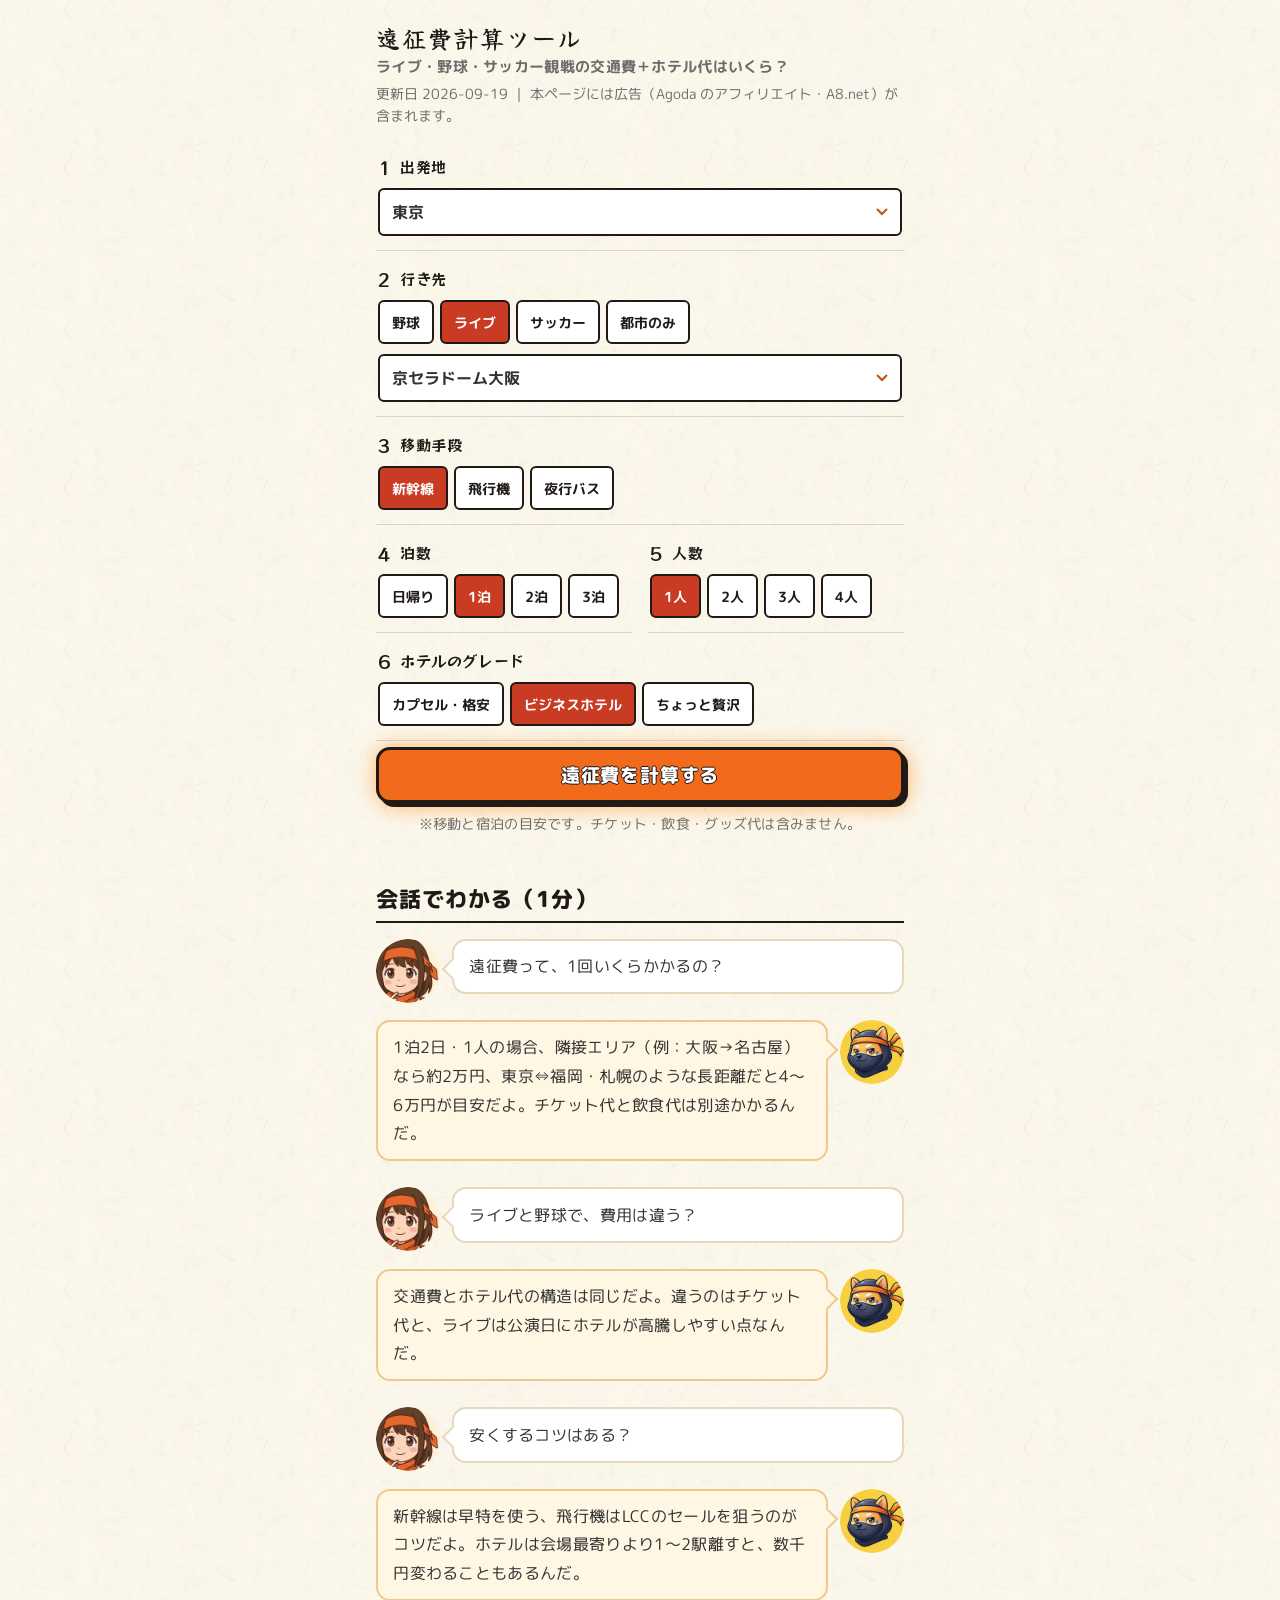
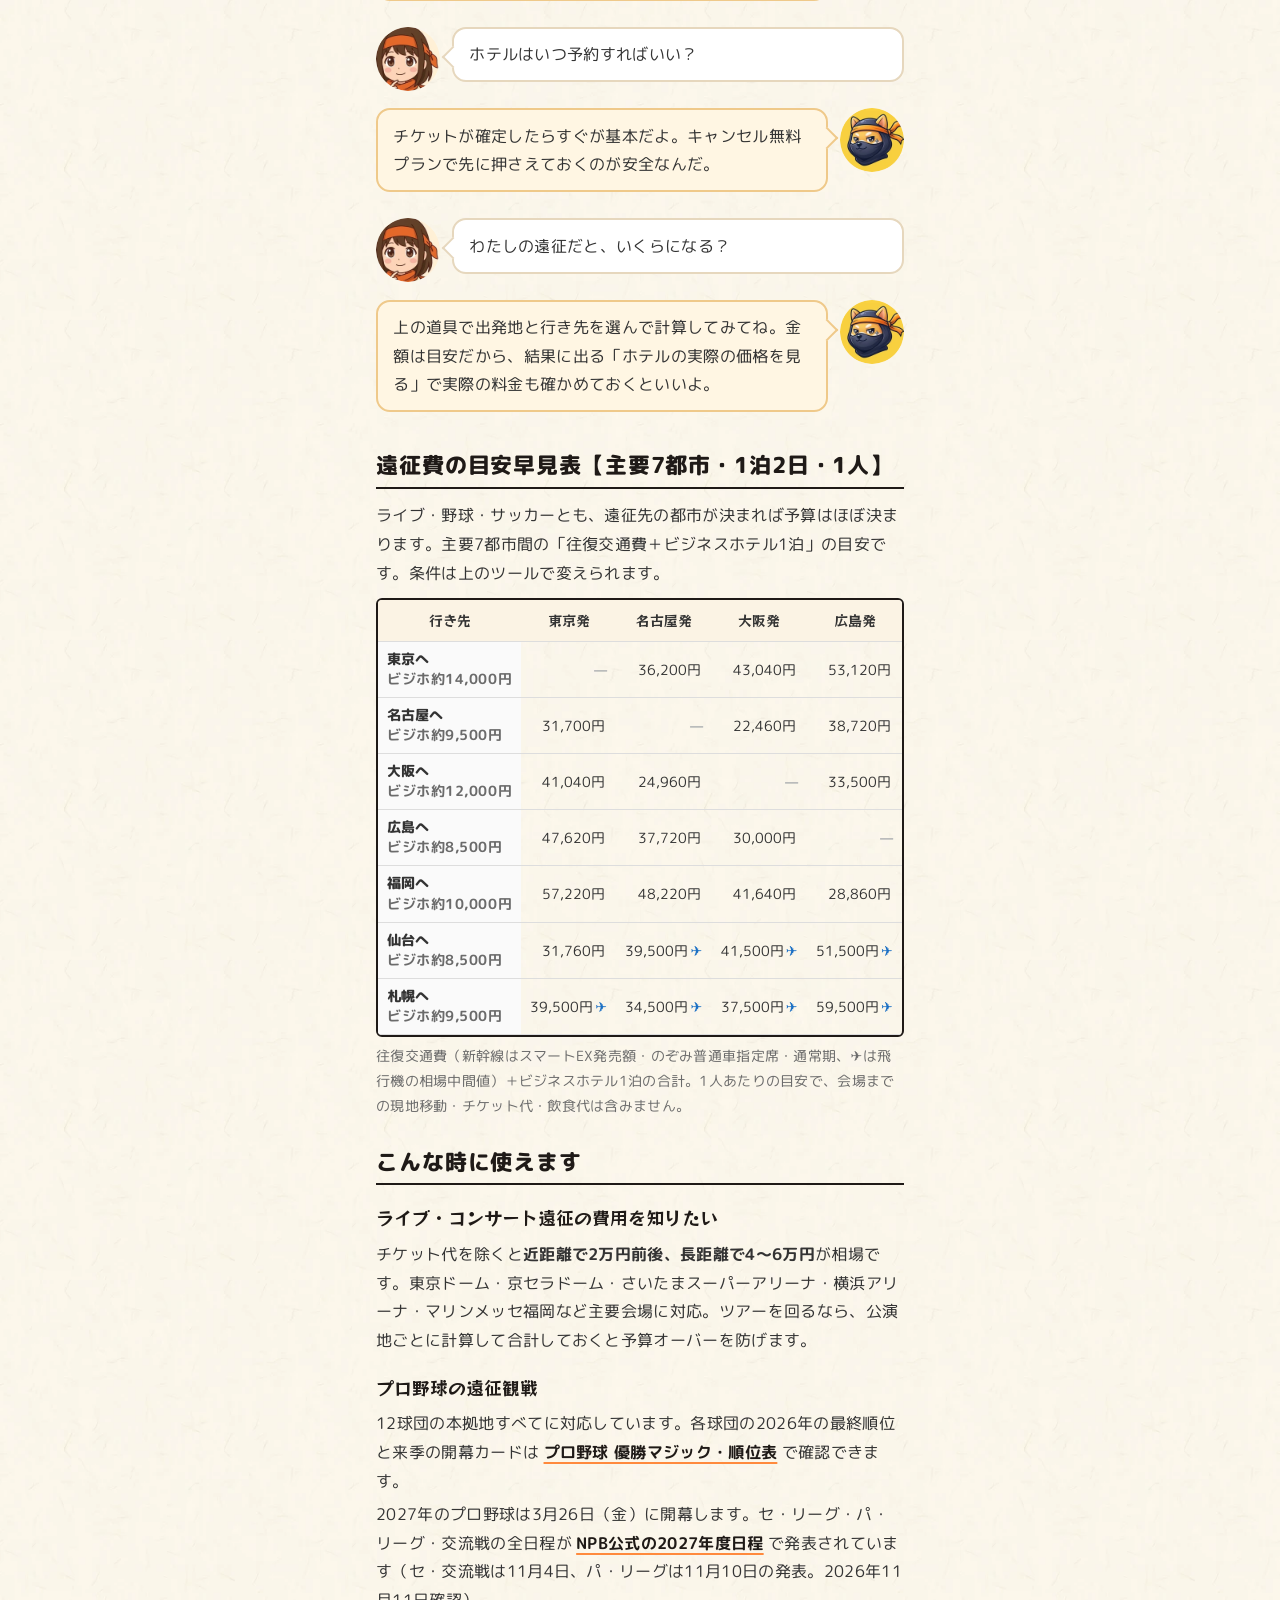
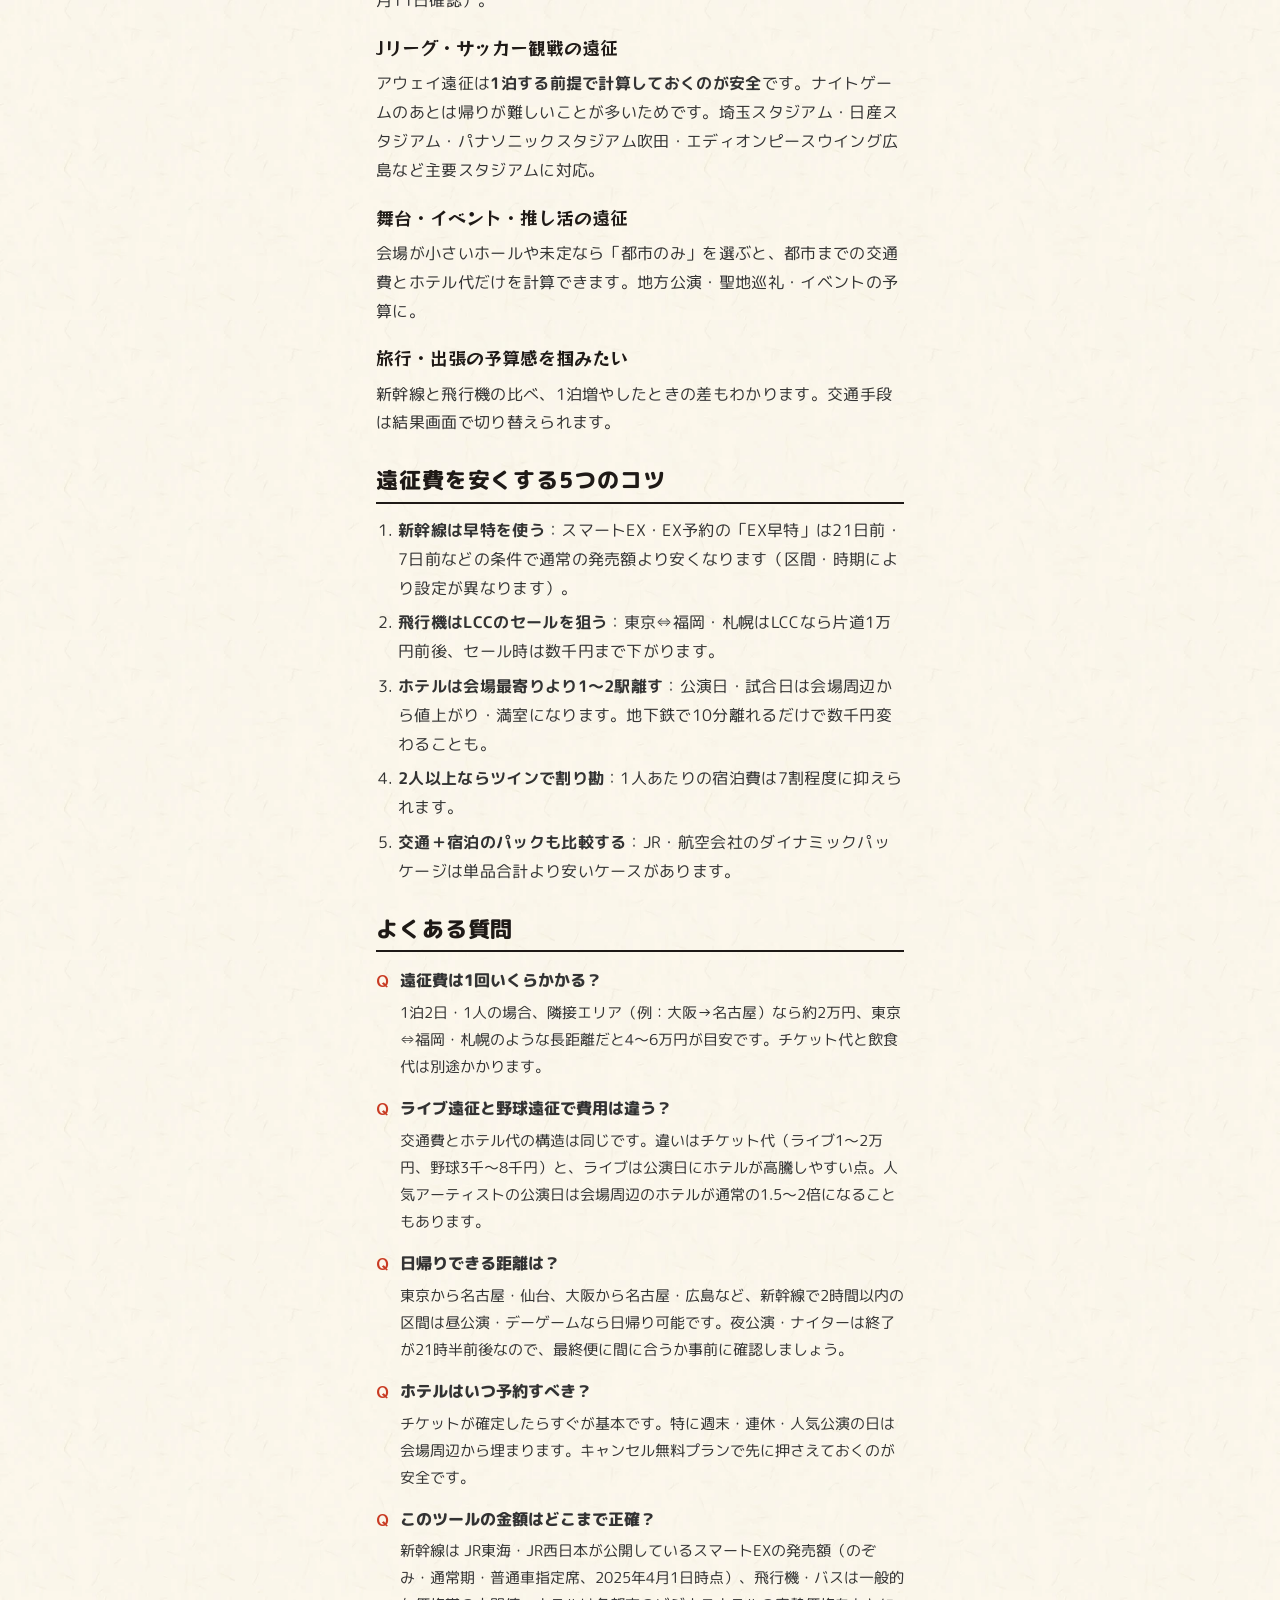
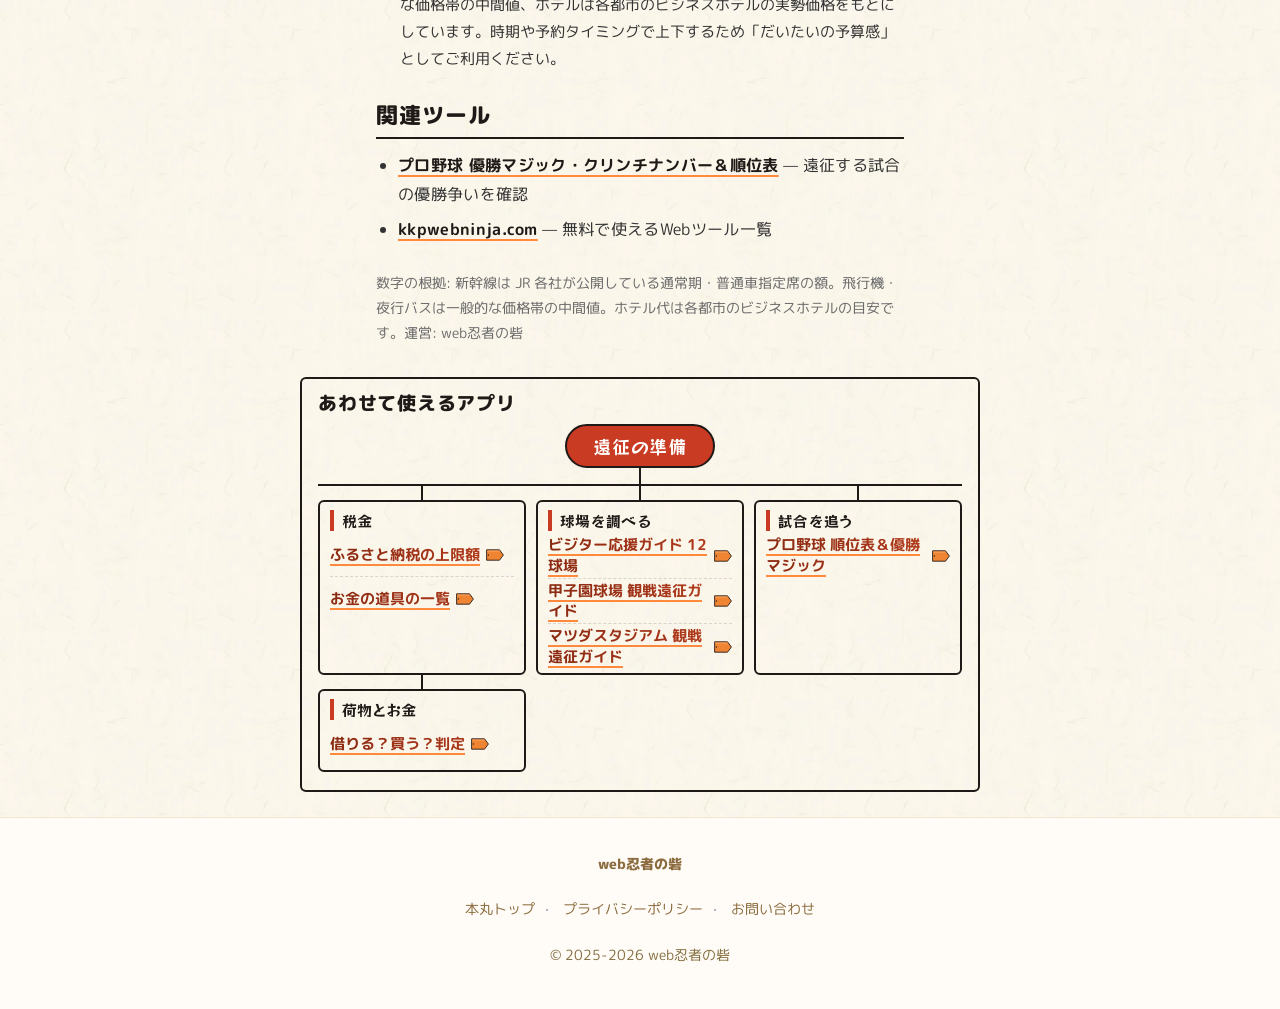
==== index.html @ f0242947 "結果のすぐ下で移動手段3つの合計を比べる（いちばん安い・いちばん早いの印・押すとその手段で計算し直す） Co-Authored-By: Claude Opus 5.5 <noreply@anthrop" ====
<!DOCTYPE html>
<html lang="ja">
<head>
<meta charset="UTF-8">
<meta name="msvalidate.01" content="EF6E7C7B123A3218DAE3B152F5B0764D" />
<meta name="viewport" content="width=device-width, initial-scale=1.0">
<title>遠征費計算ツール【2027年版】ライブ・野球・サッカー観戦の交通費＋ホテル代を3秒で概算</title>
<meta name="description" content="遠征費はいくら？出発地と会場を選ぶだけで、新幹線・飛行機・夜行バスの交通費＋ホテル代の目安を無料で計算。東京ドーム・京セラドーム・さいたまスーパーアリーナ・横浜アリーナなどライブ会場、プロ野球12球場、Jリーグ主要スタジアムに対応。">
<link rel="canonical" href="https://ensei.kkpwebninja.com/">
<meta name="theme-color" content="#ff8a3d">
<!-- WEBNINJA_UNIFIED_FAVICON -->
<link rel="icon" type="image/png" sizes="32x32" href="/favicon.png?v=2">
<link rel="icon" type="image/png" sizes="192x192" href="/favicon-192.png?v=2">
<link rel="apple-touch-icon" sizes="180x180" href="/apple-touch-icon.png?v=2">
<meta property="og:type" content="website">
<meta property="og:title" content="遠征費計算ツール｜ライブ・野球・サッカー観戦の交通費＋ホテル代の目安">
<meta property="og:description" content="出発地と会場を選ぶだけ。新幹線・飛行機・バス＋ホテル代の遠征費を3秒で概算。無料・登録不要。">
<meta property="og:url" content="https://ensei.kkpwebninja.com/">
<meta property="og:image" content="https://ensei.kkpwebninja.com/ogp.jpg?d=20261023b">
<meta name="twitter:image" content="https://ensei.kkpwebninja.com/ogp.jpg?d=20261023b">
<meta property="og:site_name" content="遠征費計算ツール｜web忍者の砦">
<meta property="og:locale" content="ja_JP">
<meta name="twitter:card" content="summary_large_image">
<meta name="twitter:site" content="@kkp_webninja">
<script type="application/ld+json">[{"@context": "https://schema.org", "@type": "WebApplication", "name": "遠征費計算ツール", "url": "https://ensei.kkpwebninja.com/", "applicationCategory": "TravelApplication", "operatingSystem": "Any", "dateModified": "2026-11-11", "offers": {"@type": "Offer", "price": "0", "priceCurrency": "JPY"}, "description": "ライブ・コンサート、プロ野球、Jリーグ観戦の遠征費を、出発地と会場を選ぶだけで概算。新幹線・飛行機・夜行バスの交通費とホテル代の目安を無料で計算。", "author": {"@type": "Organization", "name": "web忍者の砦", "url": "https://kkpwebninja.com/"}}, {"@context": "https://schema.org", "@type": "FAQPage", "mainEntity": [{"@type": "Question", "name": "遠征費は1回いくらかかる？", "acceptedAnswer": {"@type": "Answer", "text": "1泊2日・1人の場合、隣接エリア（例：大阪→名古屋）なら約2万円、東京⇔福岡・札幌のような長距離だと4〜6万円が目安です。チケット代と飲食代は別途かかります。"}}, {"@type": "Question", "name": "ライブ遠征と野球遠征で費用は違う？", "acceptedAnswer": {"@type": "Answer", "text": "交通費とホテル代の構造は同じです。違いはチケット代（ライブ1〜2万円、野球3千〜8千円）と、ライブは公演日にホテルが高騰しやすい点。人気アーティストの公演日は会場周辺のホテルが通常の1.5〜2倍になることもあります。"}}, {"@type": "Question", "name": "日帰りできる距離は？", "acceptedAnswer": {"@type": "Answer", "text": "東京から名古屋・仙台、大阪から名古屋・広島など、新幹線で2時間以内の区間は昼公演・デーゲームなら日帰り可能です。夜公演・ナイターは終了が21時半前後なので、最終便に間に合うか事前に確認しましょう。"}}, {"@type": "Question", "name": "ホテルはいつ予約すべき？", "acceptedAnswer": {"@type": "Answer", "text": "チケットが確定したらすぐが基本です。特に週末・連休・人気公演の日は会場周辺から埋まります。キャンセル無料プランで先に押さえておくのが安全です。"}}, {"@type": "Question", "name": "このツールの金額はどこまで正確？", "acceptedAnswer": {"@type": "Answer", "text": "新幹線は JR東海・JR西日本が公開しているスマートEXの発売額（のぞみ・通常期・普通車指定席、2025年4月1日時点）、飛行機・バスは一般的な価格帯の中間値、ホテルは各都市のビジネスホテルの実勢価格をもとにしています。時期や予約タイミングで上下するため「だいたいの予算感」としてご利用ください。"}}]}, {"@context": "https://schema.org", "@type": "BreadcrumbList", "itemListElement": [{"@type": "ListItem", "position": 1, "name": "kkpwebninja", "item": "https://kkpwebninja.com/"}, {"@type": "ListItem", "position": 2, "name": "遠征費計算ツール", "item": "https://ensei.kkpwebninja.com/"}]}]</script>
<!-- Google Analytics -->
<script async src="https://www.googletagmanager.com/gtag/js?id=G-2LM85GJN0L"></script>
<script>
  window.dataLayer = window.dataLayer || [];
  function gtag(){dataLayer.push(arguments);}
  gtag('js', new Date());
  gtag('config', 'G-2LM85GJN0L');
</script>
<!-- AdSense -->
<script async src="https://pagead2.googlesyndication.com/pagead/js/adsbygoogle.js?client=ca-pub-1298304917726270" crossorigin="anonymous"></script>
<link href="https://fonts.googleapis.com/css2?family=M+PLUS+Rounded+1c:wght@400;700&display=swap" rel="stylesheet">
<!-- 筆と太字はこのページで使う字だけ（python3 ~/test/kkp-kit/fonttext.py index.html --extra "（JS 内の全角文字すべて）"） -->
<link href="https://fonts.googleapis.com/css2?family=Yuji+Syuku&family=RocknRoll+One&display=swap&text=%2C-.0123456789%3AABCEJLNPRWXabcdegijkmnoptwz%C2%A9%C2%B7%E2%80%94%E2%80%BA%E2%80%BB%E2%86%92%E2%87%94%E2%9C%88%E3%80%81%E3%80%82%E3%80%8C%E3%80%8D%E3%80%90%E3%80%91%E3%80%9C%E3%81%82%E3%81%84%E3%81%86%E3%81%88%E3%81%8A%E3%81%8B%E3%81%8C%E3%81%8D%E3%81%8F%E3%81%90%E3%81%91%E3%81%92%E3%81%93%E3%81%94%E3%81%95%E3%81%97%E3%81%98%E3%81%99%E3%81%9B%E3%81%9E%E3%81%9F%E3%81%A0%E3%81%A1%E3%81%A3%E3%81%A4%E3%81%A6%E3%81%A7%E3%81%A8%E3%81%A9%E3%81%AA%E3%81%AB%E3%81%AD%E3%81%AE%E3%81%AF%E3%81%B0%E3%81%B6%E3%81%B7%E3%81%B8%E3%81%B9%E3%81%BB%E3%81%BC%E3%81%BE%E3%81%BF%E3%82%81%E3%82%82%E3%82%84%E3%82%87%E3%82%88%E3%82%89%E3%82%8A%E3%82%8B%E3%82%8C%E3%82%8F%E3%82%92%E3%82%93%E3%82%A2%E3%82%A3%E3%82%A4%E3%82%A6%E3%82%A7%E3%82%A8%E3%82%AA%E3%82%AB%E3%82%AC%E3%82%AD%E3%82%AF%E3%82%B0%E3%82%B1%E3%82%B2%E3%82%B3%E3%82%B5%E3%82%B7%E3%82%B8%E3%82%B9%E3%82%BA%E3%82%BB%E3%82%BD%E3%82%BF%E3%83%80%E3%83%81%E3%83%83%E3%83%84%E3%83%86%E3%83%87%E3%83%88%E3%83%89%E3%83%8A%E3%83%8B%E3%83%8D%E3%83%90%E3%83%91%E3%83%93%E3%83%94%E3%83%95%E3%83%96%E3%83%97%E3%83%99%E3%83%9A%E3%83%9B%E3%83%9D%E3%83%9E%E3%83%9F%E3%83%A0%E3%83%A1%E3%83%A3%E3%83%A9%E3%83%AA%E3%83%AB%E3%83%AC%E3%83%AD%E3%83%B3%E3%83%BB%E3%83%BC%E4%B8%80%E4%B8%87%E4%B8%8A%E4%B8%8B%E4%B8%AD%E4%B8%B8%E4%B8%BB%E4%B9%85%E4%BA%86%E4%BA%88%E4%BA%89%E4%BA%8B%E4%BA%A4%E4%BA%AC%E4%BA%BA%E4%BB%99%E4%BB%A3%E4%BB%A5%E4%BB%B6%E4%BC%91%E4%BC%9A%E4%BD%8D%E4%BD%BF%E4%BE%8B%E4%BE%A1%E4%BE%BF%E4%BF%9D%E5%80%8D%E5%80%9F%E5%80%A4%E5%82%99%E5%84%AA%E5%85%88%E5%85%A5%E5%85%A8%E5%85%AC%E5%86%85%E5%86%86%E5%86%8D%E5%87%BA%E5%88%86%E5%88%87%E5%88%A4%E5%88%A5%E5%88%A9%E5%89%8D%E5%89%B2%E5%8B%95%E5%8B%98%E5%8B%9D%E5%8B%A2%E5%8C%BA%E5%8D%83%E5%8D%8A%E5%8D%98%E5%8F%8E%E5%8F%A3%E5%8F%A4%E5%8F%AF%E5%8F%B0%E5%90%84%E5%90%88%E5%90%8C%E5%90%8D%E5%90%AB%E5%90%B9%E5%91%8A%E5%91%A8%E5%93%81%E5%95%8F%E5%96%B6%E5%9B%9E%E5%9B%A3%E5%9B%BD%E5%9C%92%E5%9C%B0%E5%9F%8B%E5%9F%BA%E5%9F%BC%E5%A0%B1%E5%A0%B4%E5%A2%97%E5%A3%B2%E5%A4%89%E5%A4%9A%E5%A4%9C%E5%A4%A7%E5%AD%90%E5%AD%97%E5%AD%A3%E5%AE%89%E5%AE%9A%E5%AE%9F%E5%AE%A4%E5%AE%BF%E5%AF%84%E5%AF%BE%E5%B0%8F%E5%B1%8B%E5%B1%B1%E5%B2%A1%E5%B3%B6%E5%B7%A1%E5%B7%AE%E5%B8%82%E5%B8%AD%E5%B8%AF%E5%B8%B0%E5%B8%B8%E5%B9%8C%E5%B9%95%E5%B9%B3%E5%B9%B4%E5%B9%B9%E5%BA%83%E5%BA%A6%E5%BC%8F%E5%BC%95%E5%BC%B5%E5%BD%93%E5%BE%80%E5%BE%81%E5%BE%85%E5%BE%8C%E5%BE%97%E5%BE%A9%E5%BF%8D%E5%BF%97%E5%BF%99%E5%BF%9C%E6%84%9F%E6%88%A6%E6%89%80%E6%89%8B%E6%8A%91%E6%8A%BC%E6%8B%A0%E6%8C%87%E6%8C%AF%E6%8E%A2%E6%8E%A5%E6%8E%A8%E6%8E%B4%E6%8F%90%E6%8F%B4%E6%95%A3%E6%95%B0%E6%96%89%E6%96%99%E6%96%B0%E6%96%B9%E6%97%85%E6%97%A5%E6%97%A9%E6%98%BC%E6%99%82%E6%99%AE%E6%9B%B4%E6%9B%BF%E6%9C%80%E6%9C%88%E6%9C%9F%E6%9C%AA%E6%9C%AB%E6%9C%AC%E6%9C%AD%E6%9D%A1%E6%9D%A5%E6%9D%B1%E6%9E%9C%E6%A0%B9%E6%A0%BC%E6%A6%82%E6%A7%8B%E6%A8%AA%E6%A9%9F%E6%AD%A3%E6%AE%B5%E6%AF%94%E6%B0%97%E6%B1%BA%E6%B2%A2%E6%B3%8A%E6%B4%BB%E6%B5%81%E6%B5%9C%E6%B5%B7%E6%B8%88%E6%BA%80%E6%BA%96%E6%BC%94%E7%82%B9%E7%84%A1%E7%89%87%E7%89%88%E7%89%A9%E7%89%B9%E7%8B%99%E7%8E%89%E7%8F%BE%E7%90%83%E7%94%A3%E7%94%A8%E7%94%B0%E7%94%B1%E7%94%B2%E7%94%BB%E7%95%B0%E7%99%BA%E7%99%BB%E7%9A%84%E7%9B%AE%E7%9B%B4%E7%9B%B8%E7%9F%A5%E7%A0%A6%E7%A2%BA%E7%A4%BA%E7%A4%BC%E7%A4%BE%E7%A6%8F%E7%A7%92%E7%A7%BB%E7%A8%8B%E7%A9%BA%E7%AA%93%E7%AE%97%E7%B4%84%E7%B5%82%E7%B5%8C%E7%B5%90%E7%B7%9A%E7%B9%81%E8%80%85%E8%81%96%E8%83%BD%E8%88%9E%E8%88%AA%E8%88%AC%E8%8D%B7%E8%97%A4%E8%A1%8C%E8%A1%A8%E8%A5%BF%E8%A6%81%E8%A6%8B%E8%A6%A7%E8%A6%B3%E8%A8%88%E8%A8%98%E8%A8%AA%E8%A8%AD%E8%A8%B3%E8%A9%A6%E8%AA%8D%E8%AA%BF%E8%B2%A9%E8%B2%B7%E8%B2%BB%E8%B3%AA%E8%B4%85%E8%B7%9D%E8%BB%8A%E8%BC%83%E8%BE%BA%E8%BF%91%E8%BF%BD%E9%80%94%E9%80%9A%E9%80%A0%E9%80%A3%E9%80%B1%E9%81%8B%E9%81%93%E9%81%95%E9%81%A0%E9%81%A9%E9%81%B8%E9%83%8E%E9%83%BD%E9%85%AC%E9%87%8E%E9%87%91%E9%89%84%E9%95%B7%E9%96%8B%E9%96%91%E9%96%93%E9%96%A2%E9%98%AA%E9%98%B2%E9%99%A4%E9%99%BD%E9%9A%9B%E9%9A%A3%E9%9B%84%E9%9B%A2%E9%9B%A3%E9%9D%A2%E9%A0%86%E9%A1%8D%E9%A3%9B%E9%A3%9F%E9%A3%B2%E9%A7%85%E9%A8%B0%E9%AB%98%EF%BC%86%EF%BC%88%EF%BC%89%EF%BC%8B%EF%BC%8F%EF%BC%9A%EF%BC%9D%EF%BC%9F%EF%BD%9C" rel="stylesheet">
<!-- 共通部品 D4（kkp-kit を kit/ にコピーしたもの。中は手で直さず kkp-kit 側で直して sync.sh） -->
<link rel="stylesheet" href="/kit/kit.css?v=1b1be6b">
<script src="/kit/kit.js?v=1b1be6b" defer></script>
<style>
*{margin:0;padding:0;box-sizing:border-box;}
:root{--orange:#ff8a3d;--orange-dark:#bd5410;--orange-light:#fff8ee;--dark:#333;--gray:#6b6b6b;--border:#ddd;--card:#fff;--green:#16A34A;--blue:#1a6fc4;--red:#EF4444;}
body{font-family:"M PLUS Rounded 1c","Hiragino Maru Gothic ProN","Hiragino Sans","Meiryo",sans-serif;background:#fff;color:var(--dark);min-height:100vh;font-size:16px;line-height:1.8;}
.hidden{display:none!important;}
.hero{padding:22px 16px 6px;max-width:560px;margin:0 auto;}
.hero h1{font-size:24px;font-weight:800;line-height:1.4;color:var(--dark);}
.hero h1 span{display:block;font-size:15px;font-weight:700;color:var(--gray);margin-top:4px;}
.hero p{font-size:14px;color:var(--gray);margin-top:6px;line-height:1.6;}
.wrap{max-width:560px;margin:0 auto;padding:12px 16px;}
.card{background:var(--card);border:1px solid var(--border);border-radius:6px;padding:14px;margin-bottom:10px;}
.card-label{font-size:15px;font-weight:800;margin-bottom:8px;display:flex;align-items:center;gap:8px;}
.step{background:var(--orange-light);color:var(--orange-dark);border:1px solid #f0d9bf;font-size:14px;font-weight:800;padding:0 7px;border-radius:4px;line-height:1.6;}
.sel{width:100%;border:1px solid #bbb;border-radius:6px;padding:11px 32px 11px 12px;font-size:16px;font-weight:700;font-family:inherit;background:#fff url("data:image/svg+xml,%3Csvg xmlns='http://www.w3.org/2000/svg' width='12' height='8'%3E%3Cpath d='M1 1l5 5 5-5' stroke='%23bd5410' stroke-width='2' fill='none'/%3E%3C/svg%3E") no-repeat right 12px center;color:var(--dark);outline:none;appearance:none;-webkit-appearance:none;}
.sel:focus{border-color:var(--orange);}
.chip-row{display:flex;flex-wrap:wrap;gap:6px;}
.quick{border:2px solid var(--orange);border-radius:6px;padding:12px;margin:4px 0 12px;background:#fff8ef;}.quick-h{font-weight:800;font-size:16px;margin:0 0 8px;}.quick-note{font-size:13px;color:#555;margin:8px 0 0;}
.chip{border:1px solid #bbb;border-radius:6px;padding:8px 12px;font-size:14px;font-weight:700;cursor:pointer;background:#fff;color:var(--dark);font-family:inherit;min-height:40px;line-height:1.4;}
.chip.active{border-color:var(--orange-dark);background:var(--orange-light);color:var(--orange-dark);}
.grid2{display:grid;grid-template-columns:1fr 1fr;gap:10px;}
.calc-btn{width:100%;border:none;border-radius:6px;padding:15px;font-size:17px;font-weight:800;font-family:inherit;cursor:pointer;background:var(--orange);color:#fff;}
.calc-btn:active{opacity:.85;}
.result-hero{background:var(--orange-light);border:1px solid #f0d9bf;border-radius:6px;padding:16px;margin-bottom:10px;}
.route{font-size:15px;font-weight:800;}
.total-label{font-size:14px;color:var(--gray);margin-top:6px;}
.total{font-size:36px;font-weight:800;color:var(--orange-dark);line-height:1.2;}
.total small{font-size:16px;margin-left:2px;}
.per{font-size:14px;color:var(--gray);margin-top:2px;}
.pr-notice{max-width:560px;margin:0 auto;padding:0 16px;font-size:14px;color:var(--gray);line-height:1.6;}
.pr-badge{display:inline-block;font-size:11px;font-weight:800;padding:0 5px;border-radius:3px;border:1px solid currentColor;margin-right:6px;vertical-align:1px;}
.hero-cta .pr-badge{background:#fff;color:#b84c0a;border-color:#fff;}
.hero-cta{display:block;margin-top:12px;background:var(--orange);color:#1f1a17;text-decoration:none;font-weight:800;font-size:15px;padding:12px 14px;border-radius:6px;text-align:center;}
.bd-link{display:inline-block;font-size:14px;color:var(--blue);font-weight:700;text-decoration:underline;margin-top:4px;}
.breakdown{background:var(--card);border:1px solid var(--border);border-radius:6px;padding:12px 14px;margin-bottom:10px;}
.bd-title{font-size:15px;font-weight:800;margin-bottom:6px;}
.bd-row{display:flex;justify-content:space-between;align-items:center;padding:9px 0;border-bottom:1px solid var(--border);font-size:15px;gap:10px;}
.bd-row:last-child{border-bottom:none;}
.bd-name{font-weight:700;}
.bd-sub{font-size:14px;color:var(--gray);margin-top:2px;line-height:1.5;}
.bd-val{font-weight:800;font-size:16px;white-space:nowrap;}
.trans-table{display:grid;grid-template-columns:repeat(3,1fr);gap:8px;margin-top:6px;}
.trans-card{border:1px solid #bbb;border-radius:6px;padding:10px 6px;text-align:center;cursor:pointer;}
.trans-card.active{border-color:var(--orange-dark);background:var(--orange-light);}
.trans-card.na{opacity:.4;cursor:not-allowed;}
.trans-icon{font-size:20px;}
.trans-name{font-size:14px;font-weight:800;margin-top:2px;}
.trans-price{font-size:14px;font-weight:800;color:var(--orange-dark);margin-top:3px;}
.trans-time{font-size:14px;color:var(--gray);}
.aff{background:var(--card);border:1px solid var(--border);border-radius:6px;padding:14px;margin-bottom:10px;}
.aff-head{display:flex;align-items:center;gap:8px;margin-bottom:6px;}
.aff-badge{color:var(--gray);border:1px solid var(--gray);font-size:11px;font-weight:800;padding:0 6px;border-radius:3px;}
.aff-title{font-size:16px;font-weight:800;}
.aff-desc{font-size:14px;color:var(--dark);line-height:1.7;margin-bottom:10px;}
.aff-btn{display:flex;align-items:center;justify-content:space-between;background:var(--orange);color:#1f1a17;border-radius:6px;padding:14px 16px;text-decoration:none;font-weight:800;font-size:16px;}
.aff-btn small{display:block;font-size:14px;font-weight:700;opacity:.9;margin-top:2px;}
.aff-note{font-size:14px;color:var(--gray);margin-top:8px;line-height:1.6;}
.notice{background:#fffdf5;border:1px solid #f0d9bf;border-radius:6px;padding:12px 14px;font-size:14px;line-height:1.7;color:var(--dark);margin-bottom:10px;}
.retry{width:100%;border:1px solid var(--orange-dark);border-radius:6px;padding:13px;font-size:15px;font-weight:800;font-family:inherit;cursor:pointer;background:#fff;color:var(--orange-dark);margin-bottom:10px;}
.share-row{display:flex;gap:8px;margin-bottom:10px;}
.share-row a,.share-row button{flex:1;border:1px solid #bbb;border-radius:6px;padding:11px 6px;font-size:14px;font-weight:700;font-family:inherit;cursor:pointer;background:#fff;color:var(--dark);text-decoration:none;text-align:center;}
.seo{padding-top:8px;}
.seo h2{font-size:22px;font-weight:800;margin:28px 0 12px;padding:8px 12px;border-left:4px solid var(--orange);background:var(--orange-light);line-height:1.4;}
.seo p{font-size:16px;line-height:1.8;color:var(--dark);margin-bottom:10px;}
.tbl-wrap{overflow-x:auto;border:1px solid var(--border);}
.seo-tbl{border-collapse:collapse;font-size:14px;white-space:nowrap;min-width:100%;}
.seo-tbl th,.seo-tbl td{padding:8px 9px;border-bottom:1px solid var(--border);text-align:right;}
.seo-tbl thead th{background:var(--orange-light);color:var(--dark);font-weight:800;text-align:center;position:sticky;top:0;}
.seo-tbl tbody th{text-align:left;font-weight:800;background:#fafafa;position:sticky;left:0;line-height:1.3;}
.seo-tbl tbody th small{font-weight:700;color:var(--gray);font-size:14px;}
.seo-tbl td small{color:var(--blue);font-size:14px;margin-left:2px;}
.tbl-note{font-size:14px!important;color:var(--gray)!important;margin-top:6px;}
.seo-list{font-size:16px;line-height:1.8;color:var(--dark);padding-left:22px;}
.seo-list li{margin-bottom:6px;}
.seo-list a{color:var(--blue);font-weight:700;}
.usecase h3{font-size:18px;font-weight:800;margin:16px 0 6px;}
.usecase p{margin-bottom:4px;}
.faq dt{font-size:16px;font-weight:800;margin-top:14px;padding-left:24px;position:relative;}
.faq dt::before{content:'Q';position:absolute;left:0;color:var(--orange-dark);font-weight:800;}
.faq dd{font-size:15px;line-height:1.8;color:var(--dark);padding-left:24px;margin-top:4px;}
.team-link{font-size:15px;margin:0 2px 12px;}
.team-link a{color:var(--blue);font-weight:700;}
.src{font-size:14px;color:var(--gray);line-height:1.8;padding:8px 16px 0;}
.kkp-ad{text-align:center;margin:1.4rem auto 0;max-width:680px;min-height:288px;padding-top:6px}
.kkp-ad-label{font-size:12px;color:#666;letter-spacing:.08em;margin:0 0 6px;line-height:1}
.kkp-ad ins.adsbygoogle{display:block;width:300px;height:250px;margin:0 auto}
@media(min-width:768px){.kkp-ad{min-height:318px}.kkp-ad ins.adsbygoogle{width:336px;height:280px}}
.trip-pic{display:block;width:min(180px,55%);height:auto;margin:.2rem auto .6rem}
/* ===== 2026-10-19 共通部品 D4（ストリート和忍者）に見た目をそろえる（お金・くらしは控えめに） =====
   数字・入力・結果が主役。金額・出典・計算・アフィリ（Agoda/A8）の枠と位置・PR表記・広告・GA4・JSON-LD・title は変えない。 */
body.k-page{background:var(--k-surface) url(/kit/img/d4-washi.webp) 0 0/320px auto;color:var(--dark);line-height:1.8}
.hero h1{font-family:var(--k-brush);font-weight:400;letter-spacing:.08em;line-height:1.3;color:var(--k-sumi);font-feature-settings:"palt" 1}
.hero h1 span{font-family:var(--k-body);letter-spacing:.02em}
.card{background:var(--k-surface) url(/kit/img/d4-washi.webp) 0 0/320px auto;border:var(--k-bw-s) solid var(--k-sumi);border-radius:var(--k-r);box-shadow:var(--k-sh-s)}
.card-label{font-family:var(--k-bold);font-weight:400;letter-spacing:.04em;color:var(--k-sumi)}
.step{background:var(--k-kinari);color:var(--k-sumi);border:var(--k-bw-s) solid var(--k-sumi);font-family:var(--k-bold);font-weight:400;font-variant-numeric:tabular-nums}
.sel{border:var(--k-bw-s) solid var(--k-sumi);min-height:48px}
.sel:focus{border-color:var(--k-shu)}
.chip{border:var(--k-bw-s) solid var(--k-sumi);min-height:44px;color:var(--k-sumi)}
.chip.active{border-color:var(--k-sumi);background:var(--k-shu);color:#fff}
.calc-btn.k-btn-main{width:100%;border:3px solid var(--k-sumi);border-image:none;border-radius:14px;background:var(--k-btn-main,#f26a1b);padding:0 18px;font-size:19px;margin-top:6px}
.calc-btn.k-btn-main:active{opacity:1}
.result-hero{border:var(--k-bw) solid var(--k-sumi);box-shadow:var(--k-sh-l)}
.route{font-family:var(--k-bold);font-weight:400;color:var(--k-sumi)}
.total{font-family:var(--k-bold);font-weight:400;font-variant-numeric:tabular-nums;font-feature-settings:"tnum" 1}
.breakdown{background:var(--k-surface);border:var(--k-bw-s) solid var(--k-sumi);box-shadow:var(--k-sh-s)}
.bd-title{font-family:var(--k-bold);font-weight:400;color:var(--k-sumi)}
.bd-row{border-bottom-color:var(--k-line-soft)}
.bd-val{font-family:var(--k-bold);font-weight:400;font-variant-numeric:tabular-nums}
.trans-card{border:var(--k-bw-s) solid var(--k-sumi)}
.trans-card.active{border-color:var(--k-shu);box-shadow:inset 0 0 0 1px var(--k-shu)}
.trans-price{font-family:var(--k-bold);font-weight:400;font-variant-numeric:tabular-nums}
.notice{border:var(--k-bw-s) solid var(--k-sumi)}
.retry.k-btn-sub{width:100%;margin-bottom:12px;color:var(--k-sumi);border:var(--k-bw) solid var(--k-sumi);font-size:16px}
.share-row a,.share-row button{border:var(--k-bw-s) solid var(--k-sumi);color:var(--k-sumi);box-shadow:var(--k-sh-s)}
.share-row a:active,.share-row button:active{transform:translate(3px,3px);box-shadow:none}
.seo h2{font-family:var(--k-head);font-weight:800;letter-spacing:.04em;color:var(--k-sumi);background:var(--k-kinari) url(/kit/img/d4-washi.webp) 0 0/320px auto;border:var(--k-bw-s) solid var(--k-sumi);border-left:8px solid var(--k-orange);border-radius:var(--k-r);font-feature-settings:"palt" 1}
.usecase h3{font-family:var(--k-bold);font-weight:400;color:var(--k-sumi)}
.tbl-wrap{border:var(--k-bw-s) solid var(--k-sumi);border-radius:var(--k-r)}
.seo-tbl thead th{background:var(--k-kinari);font-family:var(--k-bold);font-weight:400}
.seo-tbl td{font-variant-numeric:tabular-nums}
.seo-list a,.team-link a,.usecase a{color:var(--k-sumi);font-weight:700;text-decoration:underline;text-decoration-color:var(--k-orange);text-decoration-thickness:2px;text-underline-offset:4px}
.seo-list a:hover,.team-link a:hover,.usecase a:hover{color:var(--k-shu)}
.faq dt::before{color:var(--k-shu);font-family:var(--k-bold);font-weight:400}
/* ===== 2026-10-20 清潔感（kkp-kit 17eac63 の方針）: 6段の入力を枠＋影の箱から罫線1本の段に・番号は四角をやめ墨の数字（k-steps の形）・入れ物に影を付けない・装飾の絵文字をやめる =====
   金額・出典・計算・アフィリ（Agoda/A8）の枠（.aff/.hero-cta/.bd-link）と位置・PR表記・広告は不変。早見表の ✈（飛行機の相場の印）は意味があるので残す。 */
#page-input .card{background:none;border:0;border-bottom:1px solid var(--k-line-soft);border-radius:0;box-shadow:none;padding:14px 2px;margin-bottom:0}
#page-input .grid2{gap:0 16px}
.step{background:none;border:0;border-radius:0;padding:0;font-size:18px;line-height:1;color:var(--k-sumi);min-width:14px}
.card{box-shadow:none}
.result-hero,.breakdown{box-shadow:none}
.trans-card{min-height:44px}
.seo h2{background:none;border:0;border-bottom:var(--k-bw-s) solid var(--k-sumi);border-radius:0;padding:0 0 6px}
.seo-tbl tbody th small,.seo-tbl td small{font-size:14px}
/* 2026-10-25 「遠征費を計算する」を画面の下に残す（375x812 で y=918 の画面外だった） */
#page-input .calc-btn{position:sticky;bottom:calc(8px + env(safe-area-inset-bottom));z-index:20}
#page-result .retry{margin:12px 0 4px}
/* 本の紹介（Amazonアソシエイト・2026-11-04） */
.bk{margin-top:26px}
.bk>h2{margin:0;padding-bottom:4px;border-bottom:2px solid var(--k-sumi);font-size:18px;font-weight:800}
.bk-pr{margin:8px 0 2px;font-size:12px;line-height:1.6;color:var(--k-text-2)}
.bk-pr span{display:inline-block;margin-right:6px;padding:0 5px;border:1.5px solid var(--k-text-2);border-radius:3px;font-weight:800}
.bk-list{margin:0;padding:0;list-style:none}
.bk-list li{border-bottom:1px solid var(--k-line-soft)}
.bk-list a{display:flex;flex-direction:column;justify-content:center;min-height:52px;padding:8px 26px 8px 0;position:relative;text-decoration:none;color:var(--k-sumi)}
.bk-list b{font-size:15px;font-weight:800;line-height:1.45}
.bk-list span{font-size:13px;line-height:1.5;color:var(--k-text-2)}
.bk-list em{font-style:normal;font-weight:800;color:var(--k-sumi)}
.bk-list a::after{content:"→";position:absolute;right:4px;top:50%;transform:translateY(-50%);color:var(--k-orange)}
.bk-ku{margin:8px 0 0;font-size:13px;line-height:1.7;color:var(--k-text-2)}
.bk-ku a{font-weight:800;color:var(--k-sumi)}
#page-result .bk{margin:22px 0 18px}
/* 2026-11-24 移動手段の比べ（合計・いちばん安い/早い） */
.cmp-box{margin-top:12px}
.trans-card{font:inherit;color:inherit;background:#fff;display:flex;flex-direction:column;align-items:center;gap:2px;padding:10px 4px}
.trans-card .tc-sum{font-family:var(--k-bold);font-weight:400;font-size:17px;font-variant-numeric:tabular-nums;color:var(--k-sumi);line-height:1.2;margin-top:2px}
.trans-card .tc-sum small{font-size:12px;margin-left:1px}
.trans-card .tc-one{font-size:12px;color:var(--gray);line-height:1.3}
.tc-tags{display:flex;flex-direction:column;gap:3px;margin-top:4px}
.tc-tag{display:inline-block;font-size:12px;font-weight:800;padding:1px 6px;border-radius:4px;line-height:1.5}
.tc-cheap{background:#e8f3d8;color:#2f6b3f}.tc-fast{background:#e7ebf6;color:#2b3768}
.trans-card .trans-time{white-space:pre-line}
.cmp-note{margin:6px 0 0;font-size:12px;color:var(--gray);text-align:center}
</style>
<!-- kkp-rel-d4:start -->
<style id="kkp-rel-d4">
/* あわせて使えるアプリ（統一仕様の欄）を D4 に: 和紙の面・筆の見出し・墨の字＋オレンジの下線＋道しるべ。入れ物なので影なし（kit: 影は押せるものだけ）。中身とリンクは触らない（インライン style に勝つため !important） */
@media screen{
.kkp-rel{box-sizing:border-box;background:var(--k-kinari) url(/kit/img/d4-washi.webp) 0 0/320px auto!important;border:var(--k-bw-s) solid var(--k-sumi)!important;border-radius:var(--k-r)!important;box-shadow:none!important;padding:12px 16px 6px!important;color:var(--k-sumi);text-align:left}
.kkp-rel>div:first-child,.kkp-rel>b:first-child{display:block;margin:0 0 4px!important;padding:0!important;border:0!important;font-family:var(--k-head)!important;font-weight:800!important;font-size:19px!important;line-height:1.3!important;letter-spacing:.04em;color:var(--k-sumi)!important;font-feature-settings:"palt" 1}
.kkp-rel>a{display:flex!important;align-items:center;gap:12px;box-sizing:border-box;min-height:48px;margin:0!important;padding:10px 0!important;border:0!important;border-top:1px dashed var(--k-line-soft)!important;background:none!important;color:var(--k-sumi)!important;font-size:15px!important;font-weight:700!important;line-height:1.55!important;letter-spacing:.02em;text-decoration:underline!important;text-decoration-color:var(--k-orange)!important;text-decoration-thickness:2px!important;text-underline-offset:4px;-webkit-tap-highlight-color:transparent}
.kkp-rel>a::after{content:"";flex:none;width:26px;height:17px;margin-left:auto;background:var(--k-sign) center/100% 100% no-repeat;transition:transform .2s}
.kkp-rel>a:hover{color:var(--k-shu)!important}
.kkp-rel>a:hover::after,.kkp-rel>a:active::after,.kkp-rel>a:focus-visible::after{transform:translateX(4px)}
}
@media screen and (max-width:712px){.kkp-rel{max-width:calc(100vw - 24px)!important;margin-left:auto!important;margin-right:auto!important}}
</style>
<!-- kkp-rel-d4:end -->
<style id="bb-pick-css">
.bb-pick{margin-top:12px;padding-top:10px;border-top:1px solid #d9cbb5}
.bb-h{display:block;font-size:15px;font-weight:700;margin:0 0 6px}
#open-chips{margin-bottom:12px}
#open-chips{display:grid;grid-template-columns:1fr 1fr;gap:6px}
#open-chips .chip{min-height:44px;font-size:14px;padding:4px 8px;line-height:1.35}
#open-chips .chip small{display:block;font-size:14px;font-weight:600}
@media(min-width:700px){#open-chips{grid-template-columns:1fr 1fr 1fr}}
.date-line{margin-top:8px;font-size:15px;font-weight:700}
.date-line button{margin-left:8px;min-height:44px;padding:0 12px;border:1px solid #bbb;border-radius:6px;background:#fff;font:inherit;font-size:14px;cursor:pointer}
</style>
<style id="trial-less-ai">
/* 2026-11-10 AIっぽさを減らす: 答えの枠だけ残し、内訳は細線で区切る。戻すならこの塊を消す */
.breakdown{background:transparent;border:0;border-top:1px solid #d9cbb5;border-radius:0;box-shadow:none;padding:12px 2px}
</style>
</head>
<body class="k-page">

<div class="hero">
  <h1>遠征費計算ツール<span>ライブ・野球・サッカー観戦の交通費＋ホテル代はいくら？</span></h1>
</div>
<div class="pr-notice">更新日 2026-09-19 ｜ 本ページには広告（Agoda のアフィリエイト・A8.net）が含まれます。</div>

<!-- ===== INPUT ===== -->
<div class="wrap" id="page-input">

  <!-- 2026-11-23 他ページから行き先つきで来た人は、出発地をひと押しで答えが出る（知りたい金額→その流れで宿へ） -->
  <div class="quick hidden" id="quick">
    <p class="quick-h"><span id="quick-to">東京ドーム</span>まで、どこから行きますか？</p>
    <div class="chip-row" id="quick-chips"></div>
    <p class="quick-note">押すとすぐ金額が出ます（1泊・1人・新幹線。あとで変えられます）</p>
  </div>

  <div class="card">
    <div class="card-label"><span class="step">1</span>出発地</div>
    <select class="sel" id="from"></select>
  </div>

  <div class="card">
    <div class="card-label"><span class="step">2</span>行き先</div>
    <div class="chip-row" id="genre-chips" style="margin-bottom:10px;"></div>
    <select class="sel" id="to"></select>
    <!-- 2026-11-11 野球だけ: 2027年の日程（npb-magic の data/schedule_2027.json の写し・出どころは NPB公式）から会場と試合日を入れる -->
    <div class="bb-pick hidden" id="bb-pick">
      <p class="bb-h">2027年の開幕カード（3/26 金）</p>
      <div class="chip-row" id="open-chips"></div>
      <label class="bb-h" for="bb-team">応援する球団のビジター試合から選ぶ（2027年）</label>
      <select class="sel" id="bb-team"><option value="">球団を選ぶ</option></select>
      <select class="sel hidden" id="bb-game" aria-label="試合を選ぶ" style="margin-top:8px"></select>
    </div>
    <p class="date-line hidden" id="date-line"></p>
  </div>

  <div class="card">
    <div class="card-label"><span class="step">3</span>移動手段</div>
    <div class="chip-row" id="trans-chips">
      <button class="chip active" data-v="shinkansen">新幹線</button>
      <button class="chip" data-v="plane">飛行機</button>
      <button class="chip" data-v="bus">夜行バス</button>
    </div>
  </div>

  <div class="grid2">
    <div class="card">
      <div class="card-label"><span class="step">4</span>泊数</div>
      <div class="chip-row" id="nights-chips">
        <button class="chip" data-v="0">日帰り</button>
        <button class="chip active" data-v="1">1泊</button>
        <button class="chip" data-v="2">2泊</button>
        <button class="chip" data-v="3">3泊</button>
      </div>
    </div>
    <div class="card">
      <div class="card-label"><span class="step">5</span>人数</div>
      <div class="chip-row" id="people-chips">
        <button class="chip active" data-v="1">1人</button>
        <button class="chip" data-v="2">2人</button>
        <button class="chip" data-v="3">3人</button>
        <button class="chip" data-v="4">4人</button>
      </div>
    </div>
  </div>

  <div class="card">
    <div class="card-label"><span class="step">6</span>ホテルのグレード</div>
    <div class="chip-row" id="hotel-chips">
      <button class="chip" data-v="cheap">カプセル・格安</button>
      <button class="chip active" data-v="biz">ビジネスホテル</button>
      <button class="chip" data-v="mid">ちょっと贅沢</button>
    </div>
  </div>

  <button class="calc-btn k-btn k-btn-main" onclick="calc()">遠征費を計算する</button>
  <p style="font-size:14px;color:var(--gray);text-align:center;margin-top:10px;line-height:1.6;">※移動と宿泊の目安です。チケット・飲食・グッズ代は含みません。</p>
</div>

<!-- ===== RESULT ===== -->
<div class="wrap hidden" id="page-result">

  <div class="result-hero">
    <div class="route" id="r-route">東京 → 京セラドーム大阪</div>
    <div class="total-label" id="r-cond">1泊2日・1人・新幹線</div>
    <div class="total"><span id="r-total">0</span><small>円</small></div>
    <div class="per" id="r-per">1人あたり 約0円</div>
    <a class="hero-cta" id="hero-cta" href="#" target="_blank" rel="sponsored nofollow noopener"><span class="pr-badge">PR</span><span id="hero-cta-city">大阪</span><span id="hero-cta-tail">のホテルの実際の価格を見る</span> ›</a>
  </div>

  <!-- 2026-11-24 移動手段3つの合計を並べて比べる（乗換アプリの「早・楽・安」の型・ユーザー承認B）。押すとその手段で計算し直す -->
  <div class="breakdown cmp-box">
    <div class="bd-title">移動手段で比べる（この条件の合計）</div>
    <div class="trans-table" id="trans-compare"></div>
    <p class="cmp-note" id="cmp-note">押すと、その手段で計算し直します</p>
  </div>

  <div class="breakdown">
    <div class="bd-title">内訳（目安）</div>
    <div class="bd-row">
      <div><div class="bd-name">交通費（往復）</div><div class="bd-sub" id="r-trans-sub"></div></div>
      <div class="bd-val" id="r-trans"></div>
    </div>
    <div class="bd-row">
      <div><div class="bd-name">ホテル代</div><div class="bd-sub" id="r-hotel-sub"></div><a class="bd-link" id="bd-link" href="#" target="_blank" rel="sponsored nofollow noopener">［PR］<span id="bd-link-city">東京</span>の宿の空きと実際の価格を見る</a></div>
      <div class="bd-val" id="r-hotel"></div>
    </div>
    <div class="bd-row">
      <div><div class="bd-name">会場までの現地移動</div><div class="bd-sub" id="r-local-sub"></div></div>
      <div class="bd-val" id="r-local"></div>
    </div>
  </div>

  <!-- 2026-10-25 「条件を変えて再計算」は内訳のすぐ下に（ページの最後 y=1857 だと遠かった） -->
  <button class="retry k-btn k-btn-sub" onclick="back()">条件を変えて再計算</button>

  <!-- 挿し絵（2026-09-25・Codex制作・シリーズ共通の2人）。金額を読み終えて、旅の準備に気持ちが移るところ。
       特定の球団・会場に見えない絵。結果が出たときだけ見える（#page-result の中） -->
  <img class="trip-pic" src="/img/shiba-trip.webp" width="360" height="355" alt="柴犬の忍者" loading="lazy" decoding="async">

  <!-- 2026-11-23 泊まりの遠征なら、荷物（スーツケース）を借りるか買うかへ泊数を渡す -->
  <p class="team-link hidden" id="rb-link-wrap"><a id="rb-link" href="https://rentbuy.kkpwebninja.com/">スーツケースは借りる？買う？（泊数を入れて比べる）</a></p>
  <p class="team-link hidden" id="team-link-wrap"><a id="team-link" href="https://npb-magic.kkpwebninja.com/">順位・優勝マジックを見る</a></p>

  <div class="kkp-ad">
    <div class="kkp-ad-label">広告</div>
    <ins class="adsbygoogle" style="display:block"
         data-ad-client="ca-pub-1298304917726270"
         data-ad-slot="2937937957"
         data-ad-format="rectangle"
         data-full-width-responsive="false"></ins>
  </div>

  <!-- 本の紹介（Amazonアソシエイト・2026-11-04。価格は書かない・読み放題は置いた日に商品ページで確認） -->
  <section class="bk" aria-labelledby="bk-h">
    <h2 id="bk-h">野球場めぐりの本</h2>
    <p class="bk-pr"><span>PR</span>Amazonのリンクです。Amazonのアソシエイトとして、web忍者の砦は適格販売により収入を得ています。</p>
    <ul class="bk-list">
      <li><a href="https://www.amazon.co.jp/dp/B0847FMNQ5?tag=kkp15-22" target="_blank" rel="nofollow sponsored noopener" onclick="if(typeof gtag==='function')gtag('event','aff_amazon_book')"><b>日本の野球場100選巡礼</b><span>久保田登志雄</span></a></li>
      <li><a href="https://www.amazon.co.jp/dp/4768458009?tag=kkp15-22" target="_blank" rel="nofollow sponsored noopener" onclick="if(typeof gtag==='function')gtag('event','aff_amazon_book')"><b>全国野球場巡り 877カ所訪問観戦記</b><span>斉藤振一郎</span></a></li>
    </ul>
  </section>

  <div class="notice">
    <b>金額は目安です。</b>実際の料金は各公式サイト・予約サイトで確かめてください。
    <details class="k-fold"><summary>金額の根拠</summary><div>
    <b>新幹線</b>＝東海道・山陽新幹線は「スマートEX」の発売額（のぞみ・通常期・普通車指定席・大人1名片道。JR東海／JR西日本公式の2025年4月1日時点の価格表で確認）。東京〜仙台は、はやぶさ普通車指定席の通常期の額（えきねっとで2026年9月19日に確認）。駅窓口のきっぷは200円高く、閑散期は200円引き、繁忙期は200〜400円増し。早特を使えばさらに安くなります<br>
    <b>飛行機</b>＝LCC平日〜大手週末の一般的な価格帯。表示レンジの中間値で合計を計算。セール時は数千円、繁忙期・直前は2〜4倍になることも<br>
    <b>ホテル</b>＝2025〜26年の各都市ビジネスホテル実勢価格。試合日・連休は上振れします
    </div></details>
  </div>

  <div class="share-row" id="share-row">
    <button type="button" onclick="copyResult()">コピー</button>
  </div>
  <img src="https://www13.a8.net/0.gif?a8mat=4BCE3O+3O6AMA+4X1W+BW8O2" width="1" height="1" alt="" style="position:absolute;">
</div>


<!-- ===== SEO用 静的コンテンツ ===== -->
<article class="wrap seo">
  <section class="k-talks"><h2>会話でわかる（1分）</h2>
  <div class="k-talk q"><img src="/kit/img/k-ava-girl.webp" width="64" height="64" alt="" loading="lazy"><p>遠征費って、1回いくらかかるの？</p></div>
  <div class="k-talk a"><img src="/kit/img/k-ava-ninja.webp" width="64" height="64" alt="" loading="lazy"><p>1泊2日・1人の場合、隣接エリア（例：大阪→名古屋）なら約2万円、東京⇔福岡・札幌のような長距離だと4〜6万円が目安だよ。チケット代と飲食代は別途かかるんだ。</p></div>
  <div class="k-talk q"><img src="/kit/img/k-ava-girl.webp" width="64" height="64" alt="" loading="lazy"><p>ライブと野球で、費用は違う？</p></div>
  <div class="k-talk a"><img src="/kit/img/k-ava-ninja.webp" width="64" height="64" alt="" loading="lazy"><p>交通費とホテル代の構造は同じだよ。違うのはチケット代と、ライブは公演日にホテルが高騰しやすい点なんだ。</p></div>
  <div class="k-talk q"><img src="/kit/img/k-ava-girl.webp" width="64" height="64" alt="" loading="lazy"><p>安くするコツはある？</p></div>
  <div class="k-talk a"><img src="/kit/img/k-ava-ninja.webp" width="64" height="64" alt="" loading="lazy"><p>新幹線は早特を使う、飛行機はLCCのセールを狙うのがコツだよ。ホテルは会場最寄りより1〜2駅離すと、数千円変わることもあるんだ。</p></div>
  <div class="k-talk q"><img src="/kit/img/k-ava-girl.webp" width="64" height="64" alt="" loading="lazy"><p>ホテルはいつ予約すればいい？</p></div>
  <div class="k-talk a"><img src="/kit/img/k-ava-ninja.webp" width="64" height="64" alt="" loading="lazy"><p>チケットが確定したらすぐが基本だよ。キャンセル無料プランで先に押さえておくのが安全なんだ。</p></div>
  <div class="k-talk q"><img src="/kit/img/k-ava-girl.webp" width="64" height="64" alt="" loading="lazy"><p>わたしの遠征だと、いくらになる？</p></div>
  <div class="k-talk a"><img src="/kit/img/k-ava-ninja.webp" width="64" height="64" alt="" loading="lazy"><p>上の道具で出発地と行き先を選んで計算してみてね。金額は目安だから、結果に出る「ホテルの実際の価格を見る」で実際の料金も確かめておくといいよ。</p></div>
  </section>

  <h2>遠征費の目安早見表【主要7都市・1泊2日・1人】</h2>
  <p>ライブ・野球・サッカーとも、遠征先の都市が決まれば予算はほぼ決まります。主要7都市間の「往復交通費＋ビジネスホテル1泊」の目安です。条件は上のツールで変えられます。</p>
  <div class="tbl-wrap"><table class="seo-tbl">
<thead><tr><th>行き先</th><th>東京発</th><th>名古屋発</th><th>大阪発</th><th>広島発</th><th>福岡発</th><th>仙台発</th><th>札幌発</th></tr></thead>
<tbody>
<tr><th>東京へ<br><small>ビジホ約14,000円</small></th><td style="color:#697281">—</td><td>36,200円<small></small></td><td>43,040円<small></small></td><td>53,120円<small></small></td><td>61,220円<small></small></td><td>37,260円<small></small></td><td>44,000円<small>✈</small></td></tr>
<tr><th>名古屋へ<br><small>ビジホ約9,500円</small></th><td>31,700円<small></small></td><td style="color:#697281">—</td><td>22,460円<small></small></td><td>38,720円<small></small></td><td>47,720円<small></small></td><td>40,500円<small>✈</small></td><td>34,500円<small>✈</small></td></tr>
<tr><th>大阪へ<br><small>ビジホ約12,000円</small></th><td>41,040円<small></small></td><td>24,960円<small></small></td><td style="color:#697281">—</td><td>33,500円<small></small></td><td>43,640円<small></small></td><td>45,000円<small>✈</small></td><td>40,000円<small>✈</small></td></tr>
<tr><th>広島へ<br><small>ビジホ約8,500円</small></th><td>47,620円<small></small></td><td>37,720円<small></small></td><td>30,000円<small></small></td><td style="color:#697281">—</td><td>27,360円<small></small></td><td>51,500円<small>✈</small></td><td>58,500円<small>✈</small></td></tr>
<tr><th>福岡へ<br><small>ビジホ約10,000円</small></th><td>57,220円<small></small></td><td>48,220円<small></small></td><td>41,640円<small></small></td><td>28,860円<small></small></td><td style="color:#697281">—</td><td>47,000円<small>✈</small></td><td>45,000円<small>✈</small></td></tr>
<tr><th>仙台へ<br><small>ビジホ約8,500円</small></th><td>31,760円<small></small></td><td>39,500円<small>✈</small></td><td>41,500円<small>✈</small></td><td>51,500円<small>✈</small></td><td>45,500円<small>✈</small></td><td style="color:#697281">—</td><td>36,500円<small>✈</small></td></tr>
<tr><th>札幌へ<br><small>ビジホ約9,500円</small></th><td>39,500円<small>✈</small></td><td>34,500円<small>✈</small></td><td>37,500円<small>✈</small></td><td>59,500円<small>✈</small></td><td>44,500円<small>✈</small></td><td>37,500円<small>✈</small></td><td style="color:#697281">—</td></tr>
</tbody></table></div>
<p class="tbl-note">往復交通費（新幹線はスマートEX発売額・のぞみ普通車指定席・通常期、✈は飛行機の相場中間値）＋ビジネスホテル1泊の合計。1人あたりの目安で、会場までの現地移動・チケット代・飲食代は含みません。</p>

  <h2>こんな時に使えます</h2>
  <div class="usecase">
    <h3>ライブ・コンサート遠征の費用を知りたい</h3>
    <p>チケット代を除くと<b>近距離で2万円前後、長距離で4〜6万円</b>が相場です。東京ドーム・京セラドーム・さいたまスーパーアリーナ・横浜アリーナ・マリンメッセ福岡など主要会場に対応。ツアーを回るなら、公演地ごとに計算して合計しておくと予算オーバーを防げます。</p>
    <h3>プロ野球の遠征観戦</h3>
    <p>12球団の本拠地すべてに対応しています。各球団の2026年の最終順位と来季の開幕カードは <a href="https://npb-magic.kkpwebninja.com/">プロ野球 優勝マジック・順位表</a> で確認できます。</p>
    <p>2027年のプロ野球は3月26日（金）に開幕します。セ・リーグ・パ・リーグ・交流戦の全日程が <a href="https://npb.jp/games/2027/" target="_blank" rel="noopener">NPB公式の2027年度日程</a> で発表されています（セ・交流戦は11月4日、パ・リーグは11月10日の発表。2026年11月11日確認）。</p>
    <h3>Jリーグ・サッカー観戦の遠征</h3>
    <p>アウェイ遠征は<b>1泊する前提で計算しておくのが安全</b>です。ナイトゲームのあとは帰りが難しいことが多いためです。埼玉スタジアム・日産スタジアム・パナソニックスタジアム吹田・エディオンピースウイング広島など主要スタジアムに対応。</p>
    <h3>舞台・イベント・推し活の遠征</h3>
    <p>会場が小さいホールや未定なら「都市のみ」を選ぶと、都市までの交通費とホテル代だけを計算できます。地方公演・聖地巡礼・イベントの予算に。</p>
    <h3>旅行・出張の予算感を掴みたい</h3>
    <p>新幹線と飛行機の比べ、1泊増やしたときの差もわかります。交通手段は結果画面で切り替えられます。</p>
  </div>

  <h2>遠征費を安くする5つのコツ</h2>
  <ol class="seo-list">
    <li><b>新幹線は早特を使う</b>：スマートEX・EX予約の「EX早特」は21日前・7日前などの条件で通常の発売額より安くなります（区間・時期により設定が異なります）。</li>
    <li><b>飛行機はLCCのセールを狙う</b>：東京⇔福岡・札幌はLCCなら片道1万円前後、セール時は数千円まで下がります。</li>
    <li><b>ホテルは会場最寄りより1〜2駅離す</b>：公演日・試合日は会場周辺から値上がり・満室になります。地下鉄で10分離れるだけで数千円変わることも。</li>
    <li><b>2人以上ならツインで割り勘</b>：1人あたりの宿泊費は7割程度に抑えられます。</li>
    <li><b>交通＋宿泊のパックも比較する</b>：JR・航空会社のダイナミックパッケージは単品合計より安いケースがあります。</li>
  </ol>

  <h2>よくある質問</h2>
  <dl class="faq">
    <dt>遠征費は1回いくらかかる？</dt>
    <dd>1泊2日・1人の場合、隣接エリア（例：大阪→名古屋）なら約2万円、東京⇔福岡・札幌のような長距離だと4〜6万円が目安です。チケット代と飲食代は別途かかります。</dd>
    <dt>ライブ遠征と野球遠征で費用は違う？</dt>
    <dd>交通費とホテル代の構造は同じです。違いはチケット代（ライブ1〜2万円、野球3千〜8千円）と、ライブは公演日にホテルが高騰しやすい点。人気アーティストの公演日は会場周辺のホテルが通常の1.5〜2倍になることもあります。</dd>
    <dt>日帰りできる距離は？</dt>
    <dd>東京から名古屋・仙台、大阪から名古屋・広島など、新幹線で2時間以内の区間は昼公演・デーゲームなら日帰り可能です。夜公演・ナイターは終了が21時半前後なので、最終便に間に合うか事前に確認しましょう。</dd>
    <dt>ホテルはいつ予約すべき？</dt>
    <dd>チケットが確定したらすぐが基本です。特に週末・連休・人気公演の日は会場周辺から埋まります。キャンセル無料プランで先に押さえておくのが安全です。</dd>
    <dt>このツールの金額はどこまで正確？</dt>
    <dd>新幹線は JR東海・JR西日本が公開しているスマートEXの発売額（のぞみ・通常期・普通車指定席、2025年4月1日時点）、飛行機・バスは一般的な価格帯の中間値、ホテルは各都市のビジネスホテルの実勢価格をもとにしています。時期や予約タイミングで上下するため「だいたいの予算感」としてご利用ください。</dd>
  </dl>

  <h2>関連ツール</h2>
  <ul class="seo-list">
    <li><a href="https://npb-magic.kkpwebninja.com/">プロ野球 優勝マジック・クリンチナンバー＆順位表</a> — 遠征する試合の優勝争いを確認</li>
    <li><a href="https://kkpwebninja.com/">kkpwebninja.com</a> — 無料で使えるWebツール一覧</li>
  </ul>
</article>
<div class="wrap src">
  数字の根拠: 新幹線は JR 各社が公開している通常期・普通車指定席の額。飛行機・夜行バスは一般的な価格帯の中間値。ホテル代は各都市のビジネスホテルの目安です。運営: web忍者の砦
</div>
<!-- WEBNINJA_RELATED_APPS -->
<div class="kkp-rel" style="max-width:680px;margin:2rem auto 0;padding:1rem 1.2rem;background:#fffcf7;border:1px solid #f0e6d2;border-radius:12px;font-family:inherit;">
  <div style="font-weight:800;color:#8b6b3d;font-size:0.9rem;margin-bottom:0.3rem;">あわせて使えるアプリ</div>
  <div class="k-map"><div class="k-map-core"><span>遠征の準備</span></div><div class="k-map-b"><div class="k-map-br"><p class="k-map-h">税金</p><a class="k-link" href="https://kkpwebninja.com/furusato/">ふるさと納税の上限額</a><a class="k-link" href="https://kkpwebninja.com/money/">お金の道具の一覧</a></div><div class="k-map-br"><p class="k-map-h">球場を調べる</p><a class="k-link" href="https://npb-magic.kkpwebninja.com/stadium/">ビジター応援ガイド 12球場</a><a class="k-link" href="https://koshien-guide.kkpwebninja.com/">甲子園球場 観戦遠征ガイド</a><a class="k-link" href="https://mazda.kkpwebninja.com/">マツダスタジアム 観戦遠征ガイド</a></div><div class="k-map-br"><p class="k-map-h">試合を追う</p><a class="k-link" href="https://npb-magic.kkpwebninja.com/">プロ野球 順位表＆優勝マジック</a></div><div class="k-map-br"><p class="k-map-h">荷物とお金</p><a class="k-link" href="https://rentbuy.kkpwebninja.com/">借りる？買う？判定</a></div></div></div>
</div>

<!-- WEBNINJA_UNIFIED_FOOTER -->
<footer style="text-align:center;padding:2rem 1rem 2.5rem;font-size:.875rem;color:#607490;line-height:2;border-top:1px solid #f0e6d2;margin-top:1.6rem;background:#fffcf7;">
  <div style="font-weight:800;color:#8b6b3d;font-size:.875rem;margin-bottom:0.4rem;">web忍者の砦</div>
  <div>
    <a href="https://kkpwebninja.com/" target="_blank" rel="noopener" style="display:inline-block;padding:10px 2px;color:#8b6b3d;text-decoration:none;margin:0 0.5rem;">本丸トップ</a>·
    <a href="https://privacypolicy.kkpwebninja.com/" target="_blank" rel="noopener" style="display:inline-block;padding:10px 2px;color:#8b6b3d;text-decoration:none;margin:0 0.5rem;">プライバシーポリシー</a>·
    <a href="https://kkpwebninja.com/otoiawase" target="_blank" rel="noopener" style="display:inline-block;padding:10px 2px;color:#8b6b3d;text-decoration:none;margin:0 0.5rem;">お問い合わせ</a>
  </div>
  <div style="margin-top:0.5rem;color:#846e40;">© 2025-2026 web忍者の砦</div>
</footer>

<script>
// 宿の予約リンク: A8.net のアゴダ商品リンク（掲載サイト web忍者の砦）。飛び先は agoda.com の都市ページ（パラメータ無し）
const A8_AGODA = 'https://px.a8.net/svt/ejp?a8mat=4BCE3O+3O6AMA+4X1W+BW8O2&a8ejpredirect=';
// 試合日（?date=YYYY-MM-DD・日程ページから）があるときは、その日から泊数・人数を入れた検索ページへ。
// 都市ページは日付を受け取らないため、検索ページを都市の番号で開く（番号は各都市ページのリンクから取得・2026-11-05 確認）
const AGODA_CITY = {'sapporo-jp':3435,'sendai-jp':10345,'tokyo-jp':5085,'yokohama-jp':4590,'chiba-jp':5375,'saitama-jp':18827,'nagoya-jp':13740,'osaka-jp':9590,'hiroshima-jp':10554,'fukuoka-jp':16527};
let TRIP_DATE = (()=>{const v=new URLSearchParams(location.search).get('date');if(!/^\d{4}-\d{2}-\d{2}$/.test(v||''))return null;
  const d=new Date(v+'T00:00:00'),t=new Date();t.setHours(0,0,0,0);return isNaN(d)||d<t?null:v})();
const agodaLinkFor = (slug,nights,people) => A8_AGODA + encodeURIComponent(TRIP_DATE&&nights&&AGODA_CITY[slug]
  ? `https://www.agoda.com/ja-jp/search?city=${AGODA_CITY[slug]}&checkIn=${TRIP_DATE}&los=${nights}&rooms=1&adults=${people||1}`
  : 'https://www.agoda.com/ja-jp/city/' + slug + '.html');
const tripDateJp = () => {const d=new Date(TRIP_DATE+'T00:00:00');return `${d.getMonth()+1}/${d.getDate()}（${'日月火水木金土'[d.getDay()]}）`};

// ── エリアと球場 ──────────────────────────────
const AREAS = {
  sapporo:  {name:'札幌',  hotel:{cheap:4500,biz:9500, mid:15000}, agoda:'sapporo-jp'},
  sendai:   {name:'仙台',  hotel:{cheap:4000,biz:8500, mid:13000}, agoda:'sendai-jp'},
  tokyo:    {name:'東京',  hotel:{cheap:6000,biz:14000,mid:22000}, agoda:'tokyo-jp'},
  yokohama: {name:'横浜',  hotel:{cheap:5500,biz:12000,mid:19000}, agoda:'yokohama-jp'},
  chiba:    {name:'千葉',  hotel:{cheap:5000,biz:11000,mid:17000}, agoda:'chiba-jp'},
  saitama:  {name:'埼玉',  hotel:{cheap:5000,biz:11000,mid:16000}, agoda:'saitama-jp'},
  nagoya:   {name:'名古屋',hotel:{cheap:4500,biz:9500, mid:15000}, agoda:'nagoya-jp'},
  osaka:    {name:'大阪',  hotel:{cheap:5000,biz:12000,mid:19000}, agoda:'osaka-jp'},
  hiroshima:{name:'広島',  hotel:{cheap:4000,biz:8500, mid:13000}, agoda:'hiroshima-jp'},
  fukuoka:  {name:'福岡',  hotel:{cheap:4500,biz:10000,mid:16000}, agoda:'fukuoka-jp'},
};

const GENRES = [
  {id:'baseball', label:'野球'},
  {id:'live',     label:'ライブ'},
  {id:'soccer',   label:'サッカー'},
  {id:'city',     label:'都市のみ'},
];
const STADIUMS = [
  // ── 野球 ──
  {g:'baseball',id:'escon',    name:'エスコンフィールド（日本ハム）', area:'sapporo',  local:1200, localSub:'札幌駅→北広島駅→シャトル', team:'fighters'},
  {g:'baseball',id:'rakuten',  name:'楽天モバイルパーク（楽天）',     area:'sendai',   local:400,  localSub:'仙台駅→宮城野原駅', team:'eagles'},
  {g:'baseball',id:'beluna',   name:'ベルーナドーム（西武）',         area:'saitama',  local:900,  localSub:'池袋→西武球場前', team:'lions'},
  {g:'baseball',id:'zozo',     name:'ZOZOマリン（ロッテ）',           area:'chiba',    local:800,  localSub:'海浜幕張駅→バス', team:'marines'},
  {g:'baseball',id:'jingu',    name:'神宮球場（ヤクルト）',           area:'tokyo',    local:400,  localSub:'新宿→外苑前', team:'swallows'},
  {g:'baseball',id:'tokyodome',name:'東京ドーム（巨人）',             area:'tokyo',    local:400,  localSub:'東京駅→水道橋', team:'giants'},
  {g:'baseball',id:'yokohama', name:'横浜スタジアム（DeNA）',         area:'yokohama', local:400,  localSub:'横浜駅→関内', team:'baystars'},
  {g:'baseball',id:'vantelin', name:'バンテリンドーム（中日）',       area:'nagoya',   local:500,  localSub:'名古屋駅→ナゴヤドーム前矢田', team:'dragons'},
  {g:'baseball',id:'koshien',  name:'甲子園（阪神）',                 area:'osaka',    local:600,  localSub:'梅田→甲子園（阪神電車）', team:'tigers'},
  {g:'baseball',id:'kyocera',  name:'京セラドーム（オリックス）',     area:'osaka',    local:400,  localSub:'難波→ドーム前', team:'buffaloes'},
  {g:'baseball',id:'mazda',    name:'マツダスタジアム（広島）',       area:'hiroshima',local:0,    localSub:'広島駅から徒歩10分', team:'carp'},
  {g:'baseball',id:'paypay',   name:'PayPayドーム（ソフトバンク）',   area:'fukuoka',  local:500,  localSub:'博多→唐人町', team:'hawks'},
  // ── ライブ・コンサート ──
  {g:'live',id:'l-tokyodome', name:'東京ドーム',                    area:'tokyo',    local:400,  localSub:'東京駅→水道橋'},
  {g:'live',id:'l-kokuritsu', name:'国立競技場',                    area:'tokyo',    local:400,  localSub:'新宿→千駄ヶ谷'},
  {g:'live',id:'l-ariake',    name:'有明アリーナ',                  area:'tokyo',    local:500,  localSub:'新橋→ゆりかもめ 有明テニスの森'},
  {g:'live',id:'l-budokan',   name:'日本武道館',                    area:'tokyo',    local:400,  localSub:'東京駅→九段下'},
  {g:'live',id:'l-garden',    name:'東京ガーデンシアター',          area:'tokyo',    local:500,  localSub:'新橋→ゆりかもめ 有明'},
  {g:'live',id:'l-ssa',       name:'さいたまスーパーアリーナ',      area:'saitama',  local:600,  localSub:'東京駅→さいたま新都心'},
  {g:'live',id:'l-yokoari',   name:'横浜アリーナ',                  area:'yokohama', local:400,  localSub:'横浜駅→新横浜'},
  {g:'live',id:'l-karena',    name:'Kアリーナ横浜',                 area:'yokohama', local:0,    localSub:'横浜駅から徒歩10分'},
  {g:'live',id:'l-nissan',    name:'日産スタジアム',                area:'yokohama', local:400,  localSub:'横浜駅→新横浜→徒歩'},
  {g:'live',id:'l-makuhari',  name:'幕張メッセ',                    area:'chiba',    local:800,  localSub:'東京駅→海浜幕張'},
  {g:'live',id:'l-kyocera',   name:'京セラドーム大阪',              area:'osaka',    local:400,  localSub:'難波→ドーム前'},
  {g:'live',id:'l-jo',        name:'大阪城ホール',                  area:'osaka',    local:400,  localSub:'大阪駅→大阪城公園'},
  {g:'live',id:'l-nagai',     name:'ヤンマースタジアム長居',        area:'osaka',    local:400,  localSub:'難波→長居'},
  {g:'live',id:'l-kobe',      name:'神戸ワールド記念ホール',        area:'osaka',    local:1000, localSub:'三宮→ポートライナー（神戸泊も◎）'},
  {g:'live',id:'l-vantelin',  name:'バンテリンドーム ナゴヤ',       area:'nagoya',   local:500,  localSub:'名古屋駅→ナゴヤドーム前矢田'},
  {g:'live',id:'l-gaishi',    name:'日本ガイシホール',              area:'nagoya',   local:400,  localSub:'名古屋駅→笠寺'},
  {g:'live',id:'l-ig',        name:'IGアリーナ（名古屋）',          area:'nagoya',   local:400,  localSub:'名古屋駅→名城公園'},
  {g:'live',id:'l-premist',   name:'大和ハウスプレミストドーム（札幌）',area:'sapporo',local:500, localSub:'札幌駅→福住'},
  {g:'live',id:'l-makomanai', name:'真駒内セキスイハイムアイスアリーナ',area:'sapporo',local:800,localSub:'札幌駅→真駒内→バス'},
  {g:'live',id:'l-sekisui',   name:'セキスイハイムスーパーアリーナ（仙台）',area:'sendai',local:1000,localSub:'仙台駅→利府・シャトルバス'},
  {g:'live',id:'l-marine',    name:'マリンメッセ福岡',              area:'fukuoka',  local:500,  localSub:'博多駅→バス'},
  {g:'live',id:'l-paypay',    name:'みずほPayPayドーム福岡',        area:'fukuoka',  local:500,  localSub:'博多→唐人町'},
  {g:'live',id:'l-green',     name:'広島グリーンアリーナ',          area:'hiroshima',local:300,  localSub:'広島駅→紙屋町'},
  // ── サッカー（Jリーグ主要）──
  {g:'soccer',id:'s-saista',  name:'埼玉スタジアム2002（浦和）',    area:'saitama',  local:700,  localSub:'東京駅→浦和美園'},
  {g:'soccer',id:'s-ajista',  name:'味の素スタジアム（FC東京・東京V）',area:'tokyo',  local:500,  localSub:'新宿→飛田給'},
  {g:'soccer',id:'s-kokuritsu',name:'国立競技場',                   area:'tokyo',    local:400,  localSub:'新宿→千駄ヶ谷'},
  {g:'soccer',id:'s-nissan',  name:'日産スタジアム（横浜FM）',      area:'yokohama', local:400,  localSub:'横浜駅→新横浜→徒歩'},
  {g:'soccer',id:'s-todoroki',name:'Uvanceとどろき（川崎F）',       area:'yokohama', local:400,  localSub:'武蔵小杉→バス'},
  {g:'soccer',id:'s-kashiwa', name:'三協フロンテア柏スタジアム',    area:'chiba',    local:600,  localSub:'上野→柏'},
  {g:'soccer',id:'s-toyota',  name:'豊田スタジアム（名古屋）',      area:'nagoya',   local:800,  localSub:'名古屋駅→豊田市'},
  {g:'soccer',id:'s-panasta', name:'パナソニックスタジアム吹田（G大阪）',area:'osaka',local:500, localSub:'梅田→万博記念公園'},
  {g:'soccer',id:'s-yodoko',  name:'ヨドコウ桜スタジアム（C大阪）', area:'osaka',    local:400,  localSub:'難波→長居'},
  {g:'soccer',id:'s-noevir',  name:'ノエビアスタジアム神戸',        area:'osaka',    local:700,  localSub:'三宮→御崎公園（神戸泊も◎）'},
  {g:'soccer',id:'s-edion',   name:'エディオンピースウイング広島',  area:'hiroshima',local:0,    localSub:'広島駅から徒歩20分・紙屋町すぐ'},
  {g:'soccer',id:'s-best',    name:'ベスト電器スタジアム（福岡）',  area:'fukuoka',  local:500,  localSub:'博多→福岡空港駅'},
  {g:'soccer',id:'s-premist', name:'大和ハウスプレミストドーム（札幌）',area:'sapporo',local:500, localSub:'札幌駅→福住'},
  {g:'soccer',id:'s-yurtec',  name:'ユアテックスタジアム仙台',      area:'sendai',   local:300,  localSub:'仙台駅→泉中央'},
  // ── 都市のみ（会場未定・旅行・出張）──
  {g:'city',id:'c-sapporo',  name:'札幌市内',   area:'sapporo',  local:0, localSub:'会場に応じて別途'},
  {g:'city',id:'c-sendai',   name:'仙台市内',   area:'sendai',   local:0, localSub:'会場に応じて別途'},
  {g:'city',id:'c-tokyo',    name:'東京都内',   area:'tokyo',    local:0, localSub:'会場に応じて別途'},
  {g:'city',id:'c-yokohama', name:'横浜市内',   area:'yokohama', local:0, localSub:'会場に応じて別途'},
  {g:'city',id:'c-chiba',    name:'千葉・幕張', area:'chiba',    local:0, localSub:'会場に応じて別途'},
  {g:'city',id:'c-saitama',  name:'さいたま市内',area:'saitama', local:0, localSub:'会場に応じて別途'},
  {g:'city',id:'c-nagoya',   name:'名古屋市内', area:'nagoya',   local:0, localSub:'会場に応じて別途'},
  {g:'city',id:'c-osaka',    name:'大阪市内',   area:'osaka',    local:0, localSub:'会場に応じて別途'},
  {g:'city',id:'c-hiroshima',name:'広島市内',   area:'hiroshima',local:0, localSub:'会場に応じて別途'},
  {g:'city',id:'c-fukuoka',  name:'福岡市内',   area:'fukuoka',  local:0, localSub:'会場に応じて別途'},
];

// 出発地（エリアと同じ10都市）
const ORIGINS = ['sapporo','sendai','tokyo','yokohama','chiba','saitama','nagoya','osaka','hiroshima','fukuoka'];

// ── 交通費データ（片道・大人1人）──────────────────
// 新幹線: 東海道・山陽＝「スマートEX」発売額（のぞみ・通常期・普通車指定席・大人1名片道・2025年4月1日時点。JR東海/JR西日本公式PDF service_fares_reserved.pdf）。駅窓口のきっぷはこれより200円高い（JR案内）
// 東京〜仙台＝11,630円（はやぶさ・普通車指定席・通常期）。えきねっと（JR東日本）の経路検索で確認（2026-09-19確認・10/2乗車で11,630円、閑散期11,430円・繁忙期11,830円）。内訳は運賃6,270円（2026-03-14改定後・JR東日本改定パンフ）＋特急料金（改定なし）
// 東京経由の乗継や8時間超の区間は新幹線を「なし」にした（根拠を取れないため）
// 飛行機: [下限,上限] LCC平日〜FSC週末の一般的な価格帯（セール・繁忙期・直前は除く）
// バス  : [下限,上限] 夜行・高速バスの一般的な価格帯
// 形式: {s:[料金,分], p:[下限,上限,分], b:[下限,上限,分]}  省略=その手段なし/非現実的
const AREA_KEY = a=>({yokohama:'tokyo',chiba:'tokyo',saitama:'tokyo'})[a]||a;
const FARE = {
  // ── 東京発着 ──
  'tokyo-nagoya':     {s:[11100,100],  p:null,               b:[3000,6000,330]},
  'tokyo-osaka':      {s:[14520,150],  p:[5000,16000,70],    b:[4000,8000,480]},
  'tokyo-hiroshima':  {s:[19560,235],  p:[8000,20000,85],    b:[7000,12000,720]},
  'tokyo-fukuoka':    {s:[23610,295],  p:[8000,22000,110],   b:[10000,15000,840]},
  'tokyo-sendai':     {s:[11630,92],   p:null,               b:[3000,6000,330]},
  'tokyo-sapporo':    {s:null,  p:[8000,22000,95],    b:null},
  // ── 名古屋発着 ──
  'nagoya-osaka':     {s:[6480,50],    p:null,               b:[2500,5000,180]},
  'nagoya-hiroshima': {s:[14610,140],  p:null,               b:[5000,8000,420]},
  'nagoya-fukuoka':   {s:[19110,200],  p:[7000,16000,80],    b:[7000,11000,600]},
  'nagoya-sendai':    {s:null,  p:[11000,20000,75],   b:[6000,10000,600]},
  'nagoya-sapporo':   {s:null,         p:[7000,18000,105],   b:null},
  // ── 大阪発着 ──
  'osaka-hiroshima':  {s:[10750,85],   p:null,               b:[4000,7000,300]},
  'osaka-fukuoka':    {s:[15820,150],  p:[7000,18000,70],    b:[5000,9000,540]},
  'osaka-sendai':     {s:null,  p:[11000,22000,80],   b:[9000,13000,690]},
  'osaka-sapporo':    {s:null,         p:[8000,20000,115],   b:null},
  // ── 広島発着 ──
  'hiroshima-fukuoka':{s:[9430,65],    p:null,               b:[3000,6000,300]},
  'hiroshima-sendai': {s:null,  p:[15000,28000,85],   b:null},
  'hiroshima-sapporo':{s:null,         p:[18000,32000,120],  b:null},
  // ── 福岡発着 ──
  'fukuoka-sendai':   {s:null,  p:[12000,25000,120],  b:null},
  'fukuoka-sapporo':  {s:null,         p:[10000,25000,140],  b:null},
  // ── 仙台発着 ──
  'sendai-sapporo':   {s:null,  p:[8000,20000,70],    b:null},
};
// 関東内移動（在来線）
const KANTO_LOCAL = 800;

function getFare(fromArea,toArea){
  const a=AREA_KEY(fromArea),b=AREA_KEY(toArea);
  if(a===b){
    if(a==='tokyo' && fromArea!==toArea) return {same:true,local:KANTO_LOCAL};
    return {same:true,local:0};
  }
  const d=FARE[`${a}-${b}`]||FARE[`${b}-${a}`];
  if(!d)return null;
  const mid=(lo,hi)=>Math.round((lo+hi)/2/100)*100;
  return {
    same:false,
    shinkansen: d.s ? {price:d.s[0], min:d.s[1], label:fmt(d.s[0])+'円', fixed:true} : null,
    plane:      d.p ? {price:mid(d.p[0],d.p[1]), lo:d.p[0], hi:d.p[1], min:d.p[2], label:fmt(d.p[0])+'〜'+fmt(d.p[1])+'円'} : null,
    bus:        d.b ? {price:mid(d.b[0],d.b[1]), lo:d.b[0], hi:d.b[1], min:d.b[2], label:fmt(d.b[0])+'〜'+fmt(d.b[1])+'円'} : null,
  };
}

// ── UI 初期化 ──────────────────────────────────
const fromSel=document.getElementById('from'),toSel=document.getElementById('to');
ORIGINS.forEach(k=>{const o=document.createElement('option');o.value=k;o.textContent=AREAS[k].name;fromSel.appendChild(o);});
let genre='live';
function fillVenues(keep){
  toSel.innerHTML='';
  STADIUMS.filter(v=>v.g===genre).forEach(v=>{const o=document.createElement('option');o.value=v.id;o.textContent=v.name;toSel.appendChild(o);});
  if(keep && [...toSel.options].some(o=>o.value===keep)) toSel.value=keep;
}
const gc=document.getElementById('genre-chips');
GENRES.forEach(g=>{
  const b=document.createElement('button');b.className='chip'+(g.id===genre?' active':'');b.textContent=g.label;b.type='button';
  b.onclick=()=>{genre=g.id;[...gc.children].forEach(c=>c.classList.remove('active'));b.classList.add('active');fillVenues();clearDate();fillBaseball();};
  gc.appendChild(b);
});
fillVenues('l-kyocera');
fromSel.value='tokyo';
// 他ページからの着地: ?g=baseball&to=koshien&from=osaka（不正な値は無視して初期値のまま）
(function(){
  const q=new URLSearchParams(location.search);
  const g=q.get('g'), to=q.get('to'), from=q.get('from');
  const st=to && STADIUMS.find(v=>v.id===to);
  const gg=st?st.g:(GENRES.some(x=>x.id===g)?g:null);
  if(gg){ genre=gg; [...gc.children].forEach((c,i)=>c.classList.toggle('active',GENRES[i].id===gg)); fillVenues(st?st.id:null); }
  if(from && ORIGINS.includes(from)) fromSel.value=from;
  // 行き先と同じ都市が出発地だと交通費0円になるので、その場合は出発地を東京か大阪に寄せる
  let saved=null;try{saved=localStorage.getItem('ensei_from');}catch(e){}
  if(!from && saved && ORIGINS.includes(saved)) fromSel.value=saved;
  if(st && !from){ const a=AREA_KEY(st.area); if(a===AREA_KEY(fromSel.value)) fromSel.value=(a==='tokyo'?'osaka':'tokyo'); }
  window.__landing = st ? ((from && ORIGINS.includes(from)) || (saved && ORIGINS.includes(saved) && AREA_KEY(saved)!==AREA_KEY(st.area)) ? 'auto' : 'quick') : null;
  if(window.__landing==='quick'){
    document.getElementById('quick-to').textContent=st.name.replace(/（.*$/,'');
    const qc=document.getElementById('quick-chips');
    ORIGINS.filter(k=>AREA_KEY(k)!==AREA_KEY(st.area)).forEach(k=>{
      const b=document.createElement('button');b.type='button';b.className='chip';b.textContent=AREAS[k].name;
      b.onclick=()=>{fromSel.value=k;window.__via='quick';calc();};
      qc.appendChild(b);
    });
    document.getElementById('quick').classList.remove('hidden');
  }
})();

// ── 2027年のプロ野球日程から会場と日付を入れる（98・113） ──
// 日程は npb-magic の data/schedule_2027.json の写し（NPB公式 npb.jp/games/2027/ の日程。2026-11-11 時点）。r=予備日
// 2027年の祝日（内閣府「国民の祝日」CSV・npb-magic で 2026-11-05 確認。3〜10月の分だけ）
const HOL27={'2027-03-21':1,'2027-03-22':1,'2027-04-29':1,'2027-05-03':1,'2027-05-04':1,'2027-05-05':1,'2027-07-19':1,'2027-08-11':1,'2027-09-20':1,'2027-09-23':1,'2027-10-11':1};
const NPB_HOME={'巨人':'tokyodome','阪神':'koshien','ヤクルト':'jingu','DeNA':'yokohama','広島':'mazda','中日':'vantelin','ソフトバンク':'paypay','楽天':'rakuten','オリックス':'kyocera','日本ハム':'escon','西武':'beluna','ロッテ':'zozo'};
const NPB_FROM={'巨人':'tokyo','阪神':'osaka','ヤクルト':'tokyo','DeNA':'yokohama','広島':'hiroshima','中日':'nagoya','ソフトバンク':'fukuoka','楽天':'sendai','オリックス':'osaka','日本ハム':'sapporo','西武':'saitama','ロッテ':'chiba'};
// 公式に本拠地以外の球場が書かれた試合は、このツールにある球場だけ使う（ほっと神戸・地方球場は除く）
const NPB_VENUE={'京セラD大阪':'kyocera','東京ドーム':'tokyodome'};
const gVenue=g=>g.p?NPB_VENUE[g.p]:NPB_HOME[g.h];
const dJp=v=>{const d=new Date(v+'T00:00:00');return `${d.getMonth()+1}/${d.getDate()}（${'日月火水木金土'[d.getDay()]}${HOL27[v]?'・祝':''}）`};
const stShort=id=>{const s=STADIUMS.find(x=>x.id===id);return s?s.name.replace(/（.*$/,''):''};
let SCHED=null;
// 本拠地以外の球場での主催試合（例: 阪神主催の京セラドーム）は、表示と日程リンクを主催球団にする
let TRIP_HOST=null;
const hostStadium=st=>{if(!TRIP_HOST||!st.team)return st;const h=STADIUMS.find(x=>x.id===NPB_HOME[TRIP_HOST]);return h&&h.team!==st.team?{...st,name:st.name.replace(/（.*）$/,'（'+TRIP_HOST+'主催）'),team:h.team,hostName:h.name.replace(/^.*（(.+)）$/,'$1')}:st};
function loadSched(){
  if(SCHED)return Promise.resolve(SCHED);
  return fetch('/data/schedule_2027.json').then(r=>r.json()).then(j=>{
    const t=new Date();t.setHours(0,0,0,0);
    SCHED=j.games.filter(g=>!g.r&&gVenue(g)&&new Date(g.d+'T00:00:00')>=t);return SCHED;});
}
function setDate(v){
  TRIP_DATE=v;if(!v)TRIP_HOST=null;const el=document.getElementById('date-line');
  if(!v){el.classList.add('hidden');el.textContent='';return;}
  el.innerHTML=`試合日 ${dJp(v)}<button type="button" onclick="clearDate()">日付を外す</button>`;el.classList.remove('hidden');
}
function clearDate(){setDate(null);document.getElementById('bb-game').value='';}
function pickGame(g,from){
  toSel.value=gVenue(g);
  if(from&&ORIGINS.includes(from))fromSel.value=from;
  const a=AREA_KEY(STADIUMS.find(x=>x.id===toSel.value).area);
  if(a===AREA_KEY(fromSel.value)&&!from)fromSel.value=(a==='tokyo'?'osaka':'tokyo');
  setDate(g.d);TRIP_HOST=g.p?g.h:null;
}
function fillBaseball(){
  const box=document.getElementById('bb-pick');
  if(genre!=='baseball'){box.classList.add('hidden');return;}
  box.classList.remove('hidden');
  loadSched().then(G=>{
    const oc=document.getElementById('open-chips');
    if(!oc.children.length){
      G.filter(g=>g.d==='2027-03-26').forEach(g=>{
        const b=document.createElement('button');b.type='button';b.className='chip';
        b.setAttribute('aria-label',`3月26日 ${g.h}対${g.a}・${stShort(gVenue(g))}を行き先にする`);
        b.onclick=()=>{pickGame(g);[...oc.children].forEach(c=>c.classList.toggle('active',c===b));gtag('event','ensei_pick',{type:'opening',venue:gVenue(g)});};
        b.innerHTML=`${g.h}-${g.a}<small>${stShort(gVenue(g))}</small>`;
        oc.appendChild(b);
      });
      if(!oc.children.length)oc.previousElementSibling.classList.add('hidden');
      const ts=document.getElementById('bb-team');
      Object.keys(NPB_HOME).forEach(k=>{const o=document.createElement('option');o.value=k;o.textContent=k;ts.appendChild(o);});
    }
  }).catch(()=>box.classList.add('hidden'));
}
document.getElementById('bb-team').onchange=e=>{
  const team=e.target.value,gs=document.getElementById('bb-game');
  if(!team){gs.classList.add('hidden');return;}
  if(NPB_FROM[team])fromSel.value=NPB_FROM[team];
  const list=SCHED.filter(g=>g.a===team);
  gs.innerHTML=`<option value="">ビジター試合を選ぶ（${list.length}試合）</option>`;
  let grp=null,m=0;
  list.forEach((g,i)=>{const mm=+g.d.slice(5,7);if(mm!==m){m=mm;grp=document.createElement('optgroup');grp.label=mm+'月';gs.appendChild(grp);}
    const o=document.createElement('option');o.value=i;o.textContent=`${dJp(g.d)} ${g.h}戦・${stShort(gVenue(g))}`;grp.appendChild(o);});
  gs._list=list;gs.classList.remove('hidden');
  gtag('event','ensei_pick',{type:'team',team:team});
};
document.getElementById('bb-game').onchange=e=>{
  const g=e.target._list&&e.target._list[e.target.value];if(!g){setDate(null);return;}
  pickGame(g,NPB_FROM[document.getElementById('bb-team').value]);
};
toSel.addEventListener('change',()=>{clearDate();[...document.getElementById('open-chips').children].forEach(c=>c.classList.remove('active'));});
fillBaseball();
if(TRIP_DATE)setDate(TRIP_DATE);

let sel={trans:'shinkansen',nights:1,people:1,hotel:'biz'};
function bindChips(id,key,isNum){
  document.querySelectorAll(`#${id} .chip`).forEach(c=>{
    c.onclick=()=>{
      document.querySelectorAll(`#${id} .chip`).forEach(x=>x.classList.remove('active'));
      c.classList.add('active');
      sel[key]=isNum?parseInt(c.dataset.v):c.dataset.v;
    };
  });
}
bindChips('trans-chips','trans',false);
bindChips('nights-chips','nights',true);
bindChips('people-chips','people',true);
bindChips('hotel-chips','hotel',false);
// 行き先と出発地が分かっている着地は、入力を飛ばして答えから見せる（2026-11-23）
if(window.__landing==='auto')setTimeout(()=>{window.__via='auto';calc();},0);

const fmt=n=>Math.round(n).toLocaleString('ja-JP');
const fmtMin=m=>m>=60?`${Math.floor(m/60)}時間${m%60?m%60+'分':''}`:`${m}分`;
const TNAME={shinkansen:'新幹線',plane:'飛行機',bus:'夜行バス'};

let last=null;

// ── 計算 ──────────────────────────────────────
function calc(){
  const fromKey=fromSel.value;
  const st=hostStadium(STADIUMS.find(s=>s.id===toSel.value));
  const fare=getFare(fromKey,st.area);
  const area=AREAS[st.area];

  let transOne=0,transSub='',transUsed=sel.trans;
  if(fare.same){
    transOne=fare.local;transSub=fare.local?'在来線（往復）':'同一エリアのため交通費なし';
  }else{
    let t=fare[sel.trans];
    if(!t){
      const alt=['shinkansen','plane','bus'].find(k=>fare[k]);
      t=fare[alt];transUsed=alt;
      transSub=`${TNAME[sel.trans]}は現実的でないため${TNAME[alt]}で計算 / 片道${t.label}・約${fmtMin(t.min)}`;
    }else{
      transSub=`片道${t.label}${t.fixed?'（スマートEX発売額）':'（幅の中間値で計算）'}・約${fmtMin(t.min)}`;
    }
    transOne=t.price;
  }
  const transTotal=transOne*2*sel.people;
  const hotelOne=area.hotel[sel.hotel];
  // 2人以上は相部屋（ツイン等）想定で1人あたり約7割
  const shareRate=sel.people>=2?0.7:1;
  const hotelTotal=Math.round(hotelOne*sel.nights*sel.people*shareRate/100)*100;
  const localTotal=st.local*2*sel.people;
  const total=transTotal+hotelTotal+localTotal;

  last={from:AREAS[fromKey].name,st,total,people:sel.people,nights:sel.nights};

  document.getElementById('r-route').textContent=`${AREAS[fromKey].name} → ${st.name}`+(TRIP_DATE?`・${tripDateJp()}`:'');
  document.getElementById('r-cond').textContent=`${sel.nights===0?'日帰り':sel.nights+'泊'+(sel.nights+1)+'日'}・${sel.people}人・${TNAME[transUsed].replace(/^\S+ /,'')}`;
  document.getElementById('r-total').textContent=fmt(total);
  document.getElementById('r-per').textContent=sel.people>1?`1人あたり 約${fmt(total/sel.people)}円`:'';

  document.getElementById('r-trans').textContent=fmt(transTotal)+'円';
  document.getElementById('r-trans-sub').textContent=transSub+(sel.people>1?` × ${sel.people}人`:'');
  document.getElementById('r-hotel').textContent=sel.nights?fmt(hotelTotal)+'円':'なし';
  document.getElementById('r-hotel-sub').textContent=sel.nights?`${area.name}の相場 約${fmt(hotelOne)}円/泊 × ${sel.nights}泊${sel.people>1?' × '+sel.people+'人（相部屋想定で約7割）':''}`+(busyNight()?'。金・土・祝日の前の夜は、この目安より高くなりやすい日です':''):'日帰りのため宿泊なし';
  document.getElementById('r-local').textContent=localTotal?fmt(localTotal)+'円':'徒歩圏';
  document.getElementById('r-local-sub').textContent=st.localSub;

  // 移動手段比較
  const cmp=document.getElementById('trans-compare');cmp.innerHTML='';
  if(fare.same){
    cmp.innerHTML='<div style="grid-column:1/-1;font-size:14px;color:var(--gray);text-align:center;padding:8px;">同一エリアのため比較なし</div>';
  }else{
    // 手段ごとの合計（交通費だけ入れ替え、ホテル・現地移動は同じ）と、いちばん安い・早いの印
    const ks=['shinkansen','plane','bus'].filter(k=>fare[k]);
    const sum=k=>fare[k].price*2*sel.people+hotelTotal+localTotal;
    const cheap=ks.length>1?ks.reduce((a,b)=>sum(b)<sum(a)?b:a):null;
    const fast=ks.length>1?ks.reduce((a,b)=>fare[b].min<fare[a].min?b:a):null;
    ['shinkansen','plane','bus'].forEach(k=>{
      const t=fare[k];
      const d=document.createElement('button');d.type='button';
      d.className='trans-card'+(k===transUsed?' active':'')+(t?'':' na');
      if(!t)d.disabled=true;
      const tags=(k===cheap?'<span class="tc-tag tc-cheap">いちばん安い</span>':'')+(k===fast?'<span class="tc-tag tc-fast">いちばん早い</span>':'');
      d.innerHTML=`<div class="trans-name">${TNAME[k]}</div>`+
        (t?`<div class="tc-sum">${fmt(sum(k))}<small>円</small></div><div class="trans-time">約${fmtMin(t.min)}</div><div class="tc-one">片道${t.label}</div>${tags?'<div class="tc-tags">'+tags+'</div>':''}`:`<div class="trans-time">この区間は\nなし</div>`);
      if(t){d.onclick=()=>{sel.trans=k;document.querySelectorAll('#trans-chips .chip').forEach(c=>c.classList.toggle('active',c.dataset.v===k));calc();};}
      cmp.appendChild(d);
    });
  }

  // 野球の球場なら、その球団の順位・優勝マジックのページへ
  const tw=document.getElementById('team-link-wrap'), tl=document.getElementById('team-link');
  if(st.team){
    // 2027年の日程が出たので、球団別の日程カレンダーへ（2026-11-05。順位は日程ページから球団ページへ行ける）
    tl.href='https://npb-magic.kkpwebninja.com/schedule/?team='+st.team;
    tl.textContent=(st.hostName||st.name.replace(/^.*（(.+)）$/,'$1'))+'の2027年の日程（どの日にどこと試合があるか）を見る';
    tl.onclick=()=>gtag('event','xlink_npb_magic',{team:st.team});
    tw.classList.remove('hidden');
  }else{ tw.classList.add('hidden'); }

  // 泊まりなら、借りる？買う？（スーツケース）へ泊数を渡す（2026-11-23）
  const rw=document.getElementById('rb-link-wrap'), rl=document.getElementById('rb-link');
  if(sel.nights>0){ rl.href='https://rentbuy.kkpwebninja.com/?nights='+Math.min(30,Math.max(1,sel.nights)); rl.onclick=()=>gtag('event','xlink_rentbuy',{from:'ensei'}); rw.classList.remove('hidden'); }
  else rw.classList.add('hidden');

  // Agoda
  const agodaUrl=agodaLinkFor(area.agoda,sel.nights,sel.people);
  ['hero-cta','bd-link'].forEach(id=>{const el=document.getElementById(id);el.href=agodaUrl;el.onclick=()=>gtag('event','ensei_cta',{choice:'hotel',from:id,city:area.name});});
  // 試合日を選んでいれば、その日に泊まれる宿だと分かる言い方に（2026-11-23）
  document.getElementById('hero-cta-city').textContent=(TRIP_DATE?tripDateJp()+'に泊まれる':'')+area.name;
  document.getElementById('bd-link-city').textContent=area.name;
  document.getElementById('hero-cta-tail').textContent=TRIP_DATE?'のホテルの空きを見る':'のホテルの実際の価格を見る';
  document.getElementById('hero-cta').style.display=sel.nights?'block':'none';
  document.getElementById('bd-link').style.display=sel.nights?'inline-block':'none';

  if(!window.__adPushed){window.__adPushed=true;try{(adsbygoogle=window.adsbygoogle||[]).push({});}catch(e){}}
  try{localStorage.setItem('ensei_from',fromKey);}catch(e){}
  gtag('event','ensei_calc',{via:window.__via||'form',from:AREAS[fromKey].name,to:st.name,genre:genre,nights:sel.nights,people:sel.people,trans:transUsed,total:total});
  document.getElementById('page-input').classList.add('hidden');
  document.getElementById('page-result').classList.remove('hidden');
  window.scrollTo({top:0,behavior:'smooth'});
}

// 泊まる夜（試合日の夜）が金・土・祝日の前の日か
function busyNight(){
  if(!TRIP_DATE)return false;const d=new Date(TRIP_DATE+'T00:00:00'),n=new Date(d);n.setDate(d.getDate()+1);
  const nk=`${n.getFullYear()}-${String(n.getMonth()+1).padStart(2,'0')}-${String(n.getDate()).padStart(2,'0')}`;
  return d.getDay()===5||d.getDay()===6||!!HOL27[nk];
}
function back(){
  document.getElementById('page-result').classList.add('hidden');
  document.getElementById('page-input').classList.remove('hidden');
  window.scrollTo({top:0,behavior:'smooth'});
}

function shareText(){
  if(!last)return '';
  return `${last.from} → ${last.st.name}\n${last.nights?last.nights+'泊':'日帰り'}・${last.people}人で 約${fmt(last.total)}円（交通費＋ホテル代の目安）\n遠征費計算ツール`;
}
function copyResult(){
  const t=shareText()+'\nhttps://ensei.kkpwebninja.com/';
  navigator.clipboard.writeText(t).then(()=>alert('コピーしました'));
}
</script>
</body>
</html>
---- kit/kit.css ----
/* =====================================================================
   kkp-kit  —  web忍者の砦 共通部品（D4 ストリート和忍者・仕上げ版）
   使い方は README.md。各サイトの kit/ にコピーして使う（外部参照しない）。
   クラスと変数はすべて k- / --k- で始まる（既存の .btn や .card とぶつけない）。
   絵は kit/img/ の WebP。url() はこのファイルからの相対なので、kit/ の中身ごとコピーする。
   ===================================================================== */

:root{
  /* 色はオレンジ・クリーム＋墨にしぼる（2026-10-20）。朱＝強調／オレンジ＝木札と票と進み具合。萌黄と金は変数だけ残す（kit の部品では使わない） */
  --k-sumi:#1f1a17; --k-kinari:#fbf3e4; --k-surface:#fffdf8;
  --k-orange:#ff8a3d; --k-shu:#c93b23; --k-moegi:#8cbf3f; --k-kin:#c9a13b;
  --k-text-2:#4a3f37; --k-line-soft:rgba(31,26,23,.15);
  /* 影は墨の斜めずらし1種類だけ（ぼかしの影は使わない） */
  --k-sh-l:4px 4px 0 var(--k-sumi); --k-sh-s:3px 3px 0 var(--k-sumi);
  /* 角は2段、ふちは2段 */
  --k-r:6px; --k-r-pill:999px; --k-bw:3px; --k-bw-s:2px;
  /* 書体: 筆＝サイト名と大きな題字だけ／見出し＝丸ゴシックの太字／太字＝ボタン・数字・短い言葉／本文＝丸ゴシック（2026-10-20 読みやすさの見直し） */
  --k-brush:"Yuji Syuku",serif;
  --k-head:"M PLUS Rounded 1c","Zen Maru Gothic","Hiragino Maru Gothic ProN","BIZ UDPGothic","Noto Sans JP",system-ui,sans-serif;
  --k-bold:"RocknRoll One","M PLUS Rounded 1c",sans-serif;
  --k-body:"M PLUS Rounded 1c",system-ui,sans-serif;
  /* 白い文字の墨のふち（2px） */
  --k-outline:2px 0 0 var(--k-sumi),-2px 0 0 var(--k-sumi),0 2px 0 var(--k-sumi),0 -2px 0 var(--k-sumi),2px 2px 0 var(--k-sumi),-2px -2px 0 var(--k-sumi),2px -2px 0 var(--k-sumi),-2px 2px 0 var(--k-sumi);
  /* 道しるべの印（オレンジの矢羽根の札） */
  --k-sign:url("data:image/svg+xml,%3Csvg%20xmlns%3D%22http%3A//www.w3.org/2000/svg%22%20viewBox%3D%220%200%2060%2030%22%20preserveAspectRatio%3D%22none%22%3E%3Cpath%20d%3D%22M2%202H45L58%2015L45%2028H2Z%22%20fill%3D%22%23ef8433%22%20stroke%3D%22%231f1a17%22%20stroke-width%3D%222.5%22%20stroke-linejoin%3D%22round%22/%3E%3Cpath%20d%3D%22M5%205H44%22%20stroke%3D%22%23ffb877%22%20stroke-width%3D%222%22%20stroke-linecap%3D%22round%22/%3E%3Ccircle%20cx%3D%228%22%20cy%3D%2215%22%20r%3D%222%22%20fill%3D%22%231f1a17%22/%3E%3C/svg%3E");
}

/* ---------- 地と文字組み ---------- */
.k-page{margin:0;background:var(--k-surface);color:var(--k-sumi);font-family:var(--k-body);font-size:16px;line-height:1.7;-webkit-text-size-adjust:100%}
.k-page p,.k-page li{letter-spacing:.02em}
.k-page small{font-size:max(14px,.85em);letter-spacing:.04em;line-height:1.5}
.k-page :focus-visible{outline:4px double var(--k-shu);outline-offset:3px}
.k-wrap{max-width:1120px;margin:0 auto;padding:0 16px}
.k-num{font-variant-numeric:tabular-nums;font-feature-settings:"tnum" 1}
.k-washi{background:var(--k-kinari) url(img/d4-washi.webp) 0 0/320px auto}

/* ---------- ボタン（主＝木札／副／小／大） ---------- */
.k-btn{display:inline-flex;align-items:center;justify-content:center;font-family:var(--k-bold);font-weight:400;letter-spacing:.04em;line-height:1.2;font-feature-settings:"palt" 1;text-decoration:none;cursor:pointer;transition:transform .08s,box-shadow .08s,filter .08s,background .15s;-webkit-tap-highlight-color:transparent}
/* 主ボタン: 2026-11-24 文字を17→19pxに（白×#f26a1b は 3.06:1。WCAG/HIG の大きな太字＝3:1 を満たすため・ユーザー承認A）。2026-11-09 ユーザー承認で全サイト「平らなオレンジ＋墨の枠」に統一（木目の板はやめた。10/30の配色調査・ワードウルフ等5サイトの試しを kit に取り込み）。色は --k-btn-main（既定 #f26a1b） */
:root{--k-btn-main:#f26a1b;--k-navy:#2b3768}
.k-btn-main{position:relative;min-height:56px;padding:0 22px;border:3px solid var(--k-sumi);border-radius:14px;background:var(--k-btn-main);color:#fff;font-size:19px;text-shadow:0 1px 0 var(--k-sumi),1px 0 0 var(--k-sumi),0 -1px 0 var(--k-sumi),-1px 0 0 var(--k-sumi);filter:drop-shadow(4px 4px 0 var(--k-sumi));white-space:nowrap}
.k-btn-main:hover,.k-btn-main:disabled,.k-btn-main[disabled]{background:var(--k-btn-main)}
.k-btn-main::after{content:"";position:absolute;inset:0;border-radius:11px;pointer-events:none;background:linear-gradient(110deg,transparent 38%,rgba(255,255,255,.45) 50%,transparent 62%) no-repeat;background-size:260% 100%;background-position:120% 0;transition:background-position .7s ease}
.k-btn-main:hover::after,.k-btn-main:focus-visible::after{background-position:-20% 0}
.k-btn-main:active{transform:translate(4px,4px);filter:drop-shadow(0 0 0 var(--k-sumi))}
.k-btn-big{min-height:72px;font-size:26px;letter-spacing:.12em}
.k-btn-sub{min-height:48px;padding:0 18px;border:var(--k-bw) solid var(--k-sumi);border-radius:var(--k-r);background:var(--k-kinari);color:var(--k-sumi);font-size:16px;box-shadow:var(--k-sh-l)}
.k-btn-sub:hover{background:#fff}
.k-btn-sub:active{transform:translate(4px,4px);box-shadow:0 0 0 var(--k-sumi)}
.k-btn-sm{min-height:44px;padding:0 14px;border:var(--k-bw-s) solid var(--k-sumi);border-radius:var(--k-r);background:var(--k-shu);color:#fff;font-size:15px;box-shadow:var(--k-sh-s)}
.k-btn-sm:hover{background:#e35539}
.k-btn-sm:active{transform:translate(3px,3px);box-shadow:0 0 0 var(--k-sumi)}
.k-btn[disabled],.k-btn[aria-disabled="true"]{opacity:.5;pointer-events:none}
/* ---------- たいまつの明かり（2026-11-03 選定: 文字リンク＝A 横から照らす／ボタン＝B 炎のふち）----------
   押せる所が、たいまつに照らされたように揺らぐ。止めたい所は .k-torch-off。ふつうの文字リンクにも付けるなら .k-torch */
@property --k-ang{syntax:"<angle>";inherits:false;initial-value:0deg}
@property --k-lit{syntax:"<number>";inherits:false;initial-value:1}
@keyframes k-torch-move{to{background-position:-300% 0}}
@keyframes k-torch-line{0%,100%{text-decoration-color:#c93b23}18%{text-decoration-color:#ff8a3d}33%{text-decoration-color:#ffc24a}58%{text-decoration-color:#ffb347}72%{text-decoration-color:#e8662a}86%{text-decoration-color:#ffc24a}}
@keyframes k-torch-flick{0%,100%{--k-lit:1}12%{--k-lit:.82}19%{--k-lit:.97}33%{--k-lit:.88}47%{--k-lit:1}58%{--k-lit:.78}66%{--k-lit:.95}81%{--k-lit:.86}}
@keyframes k-torch-spin{to{--k-ang:360deg}}
/* A 文字リンク: 字は暗い朱の中で光が流れ（どの色もクリーム地で明暗差4.5以上）、下線が朱→橙→金にゆらめく */
.k-link,.k-link-strong,.k-torch{background:linear-gradient(100deg,#8a2a12,#a8361a 22%,#b8401a 34%,#9a3214 50%,#a8361a 68%,#b23d18 80%,#8a2a12) 0 0/300% 100% repeat-x;-webkit-background-clip:text;background-clip:text;-webkit-text-fill-color:transparent;-webkit-box-decoration-break:clone;box-decoration-break:clone;animation:k-torch-move 5.5s linear infinite,k-torch-line 2.3s linear infinite}
.k-torch{font-weight:700;text-decoration:underline;text-decoration-thickness:3px;text-underline-offset:5px;text-decoration-color:var(--k-orange)}
.k-link:hover,.k-link-strong:hover,.k-torch:hover,.k-link:focus-visible,.k-link-strong:focus-visible,.k-torch:focus-visible{filter:drop-shadow(0 0 6px rgba(255,138,61,.55))}
/* B ボタン: 木の板はまわりが火の明かりでゆらぐ。生成り・朱のボタンはふちを火の色が回る */
.k-btn-main:not(.k-torch-off){animation:k-torch-flick 1.8s infinite;filter:drop-shadow(4px 4px 0 var(--k-sumi)) drop-shadow(0 0 calc(var(--k-lit)*10px) rgba(255,160,60,.75))}
.k-btn-main:not(.k-torch-off):active{filter:drop-shadow(0 0 0 var(--k-sumi)) drop-shadow(0 0 6px rgba(255,160,60,.6))}
.k-btn-sub,.k-btn-sm,.k-torch-btn{position:relative}
.k-btn-sub:not(.k-torch-off)::before,.k-btn-sm:not(.k-torch-off)::before,.k-torch-btn::before{content:"";position:absolute;inset:calc(-1*var(--k-bw));padding:var(--k-bw);border-radius:inherit;pointer-events:none;background:conic-gradient(from var(--k-ang),#c93b23,#ff8a3d,#ffd36b,#ff8a3d,#c93b23,#7a2410,#c93b23);-webkit-mask:linear-gradient(#000 0 0) content-box,linear-gradient(#000 0 0);-webkit-mask-composite:xor;mask-composite:exclude;animation:k-torch-spin 3.2s linear infinite}
.k-btn-sm::before{inset:calc(-1*var(--k-bw-s));padding:var(--k-bw-s)}
.k-btn[disabled]::before,.k-btn[aria-disabled="true"]::before{display:none}
.k-btn[disabled],.k-btn[aria-disabled="true"],.k-torch-off{animation:none}
.k-link.k-torch-off,.k-link-strong.k-torch-off{background:none;-webkit-text-fill-color:currentColor}
@media (prefers-reduced-motion:reduce){.k-link,.k-link-strong,.k-torch,.k-btn-main,.k-btn-sub::before,.k-btn-sm::before,.k-torch-btn::before{animation:none}}

/* ---------- 見出し（墨の筆跡に白抜き） ----------
   墨は3枚（左の筆の入り d2-ink-l・真ん中 d2-ink-m・右の端 d2-ink-r）。両端の形は固定で、真ん中だけが伸びる。
   長い見出しは墨ごと横に伸び、入りきらなければ折り返して墨が縦に伸びる（白い字が墨の外に出ない）。
   はね・飛び散った粒はない（2026-10-20）。16字を超える見出しは .k-h2（帯なし）のほうが読みやすい。 */
.k-hd{display:inline-block;box-sizing:border-box;max-width:100%;margin:0;padding:12px 22px 14px 70px;background:url(img/d2-ink-l.webp) 0 0/68px 100% no-repeat,url(img/d2-ink-r.webp) 100% 0/14px 100% no-repeat,url(img/d2-ink-m.webp) 62px 0/calc(100% - 69px) 100% no-repeat;color:#fff;text-shadow:0 0 2px var(--k-sumi);font-family:var(--k-head);font-weight:800;font-size:22px;letter-spacing:.04em;line-height:1.3;font-feature-settings:"palt" 1;word-break:auto-phrase;text-wrap:balance;transform:rotate(-1deg)}
@media (min-width:600px){.k-hd{font-size:26px;padding:14px 26px 16px 84px;background-size:80px 100%,16px 100%,calc(100% - 80px) 100%;background-position:0 0,100% 0,72px 0}}
.k-hd-brush{margin:0;font-family:var(--k-brush);font-weight:400;font-size:24px;letter-spacing:.08em;line-height:1.2}   /* 筆を残すのはサイト名・大きな題字（24px 以上）だけ */
/* 節見出し（帯なし）。筆＋墨2pxの下線。長い見出し・読みもの・FAQ の見出しに。古い「左オレンジ線＋薄い帯」の置き換え */
.k-h2{margin:32px 0 12px;padding:0 0 6px;border-bottom:var(--k-bw-s) solid var(--k-sumi);color:var(--k-sumi);font-family:var(--k-head);font-weight:800;font-size:22px;letter-spacing:.02em;line-height:1.4;font-feature-settings:"palt" 1;word-break:auto-phrase;text-wrap:balance}
.k-h2-bold{font-family:var(--k-bold);font-weight:400;letter-spacing:.04em}   /* RocknRoll One の太字にしたいとき */
.k-h3{margin:24px 0 8px;padding:0 0 0 10px;border-left:3px solid var(--k-sumi);color:var(--k-sumi);font-family:var(--k-bold);font-weight:400;font-size:18px;letter-spacing:.04em;line-height:1.45;font-feature-settings:"palt" 1}
@media (min-width:600px){.k-h2{font-size:26px}}

/* ---------- 枠（カード）と面 ---------- */
/* 影は「押せるもの」だけ（a.k-card・ボタン・タブ）。ただの入れ物（div.k-card・.k-panel）は影なし＝重ねても重く見えない */
.k-card{position:relative;display:block;padding:12px 16px 14px;background:var(--k-surface) url(img/d4-washi.webp) 0 0/320px auto;border:var(--k-bw-s) solid var(--k-sumi);border-radius:var(--k-r);color:var(--k-sumi);text-decoration:none}
.k-card h3,.k-card .k-card-t{margin:0;font-family:var(--k-bold);font-weight:400;font-size:17px;line-height:1.4;font-feature-settings:"palt" 1}
.k-card p,.k-card .k-card-d{margin:2px 0 0;font-size:14px;line-height:1.55;color:var(--k-text-2)}
/* 押せるカード（a.k-card.k-go）: 右に「開く」の道しるべ。押すと沈む */
a.k-card{border-width:var(--k-bw);box-shadow:var(--k-sh-l);transition:transform .08s,box-shadow .08s}
a.k-card:hover{background-color:#fff}
a.k-card:active{transform:translate(4px,4px);box-shadow:0 0 0 var(--k-sumi)}
a.k-card:hover h3,a.k-card:focus-visible h3{text-decoration:underline;text-decoration-color:var(--k-orange);text-decoration-thickness:3px;text-underline-offset:4px}
.k-go{padding-right:100px}
.k-go::after{content:"開く";position:absolute;right:10px;top:50%;margin-top:-17px;display:grid;place-items:center;box-sizing:border-box;width:72px;height:34px;padding:0 14px;background:var(--k-sign) center/100% 100% no-repeat;font-family:var(--k-bold);font-size:14px;letter-spacing:.06em;color:#fff;text-shadow:var(--k-outline);transition:transform .2s cubic-bezier(.4,.1,.3,1)}
.k-go:hover::after,.k-go:focus-visible::after{transform:translateX(4px)}
.k-go:active::after{transform:translateX(6px)}
.k-go[data-go]::after{content:attr(data-go)}
/* 面（いまの使いどき・設定の箱など）: 和紙の地＋端だけ青海波 */
.k-panel{position:relative;isolation:isolate;padding:16px 16px 20px;background:var(--k-kinari) url(img/d4-washi.webp) 0 0/320px auto;border:var(--k-bw-s) solid var(--k-sumi);border-radius:var(--k-r)}
.k-panel::before{content:"";position:absolute;inset:0;z-index:-1;border-radius:inherit;background:url(img/d2-seigaiha.webp) 0 0/220px auto;opacity:.3;-webkit-mask:radial-gradient(ellipse at 50% 45%,transparent 68%,#000 100%);mask:radial-gradient(ellipse at 50% 45%,transparent 68%,#000 100%);pointer-events:none}
/* 市松（下の操作帯・帯の地） */
.k-ichimatsu{background-color:var(--k-kinari);background-image:conic-gradient(rgba(31,26,23,.045) 25%,transparent 0 50%,rgba(31,26,23,.045) 0 75%,transparent 0);background-size:16px 16px}

/* ---------- 道しるべの印と文字リンク ---------- */
.k-sign{display:inline-block;flex:none;width:22px;height:15px;vertical-align:-2px;background:var(--k-sign) center/100% 100% no-repeat;transition:transform .2s}
.k-link{display:inline-flex;align-items:center;gap:6px;min-height:44px;color:var(--k-sumi);font-weight:700;text-decoration:underline;text-decoration-color:var(--k-orange);text-decoration-thickness:2px;text-underline-offset:4px}
.k-link::after{content:"";display:inline-block;flex:none;width:22px;height:15px;background:var(--k-sign) center/100% 100% no-repeat;transition:transform .2s}
.k-link:hover{color:var(--k-shu)}
.k-link:hover::after,.k-link:active::after{transform:translateX(4px)}
.k-link-inline{display:inline;min-height:0}
/* 一覧の中の太い文字リンク（行全体が押せる高さ44px） */
.k-link-strong{display:inline-flex;align-items:center;min-height:44px;color:var(--k-sumi);font-family:var(--k-bold);font-size:17px;font-feature-settings:"palt" 1;text-decoration:underline;text-decoration-color:var(--k-orange);text-decoration-thickness:3px;text-underline-offset:5px}
.k-link-strong::after{content:"";display:inline-block;flex:none;width:34px;height:22px;margin-left:8px;background:var(--k-sign) center/100% 100% no-repeat;transition:transform .2s cubic-bezier(.4,.1,.3,1)}
.k-link-strong:hover{color:var(--k-shu)}
.k-link-strong:hover::after,.k-link-strong:focus-visible::after{transform:translateX(4px) rotate(-4deg)}
.k-link-strong:active::after{transform:translateX(6px)}

/* ---------- タブ ---------- */
.k-tabs{display:flex;flex-wrap:wrap;gap:8px}
.k-tabs>button,.k-tabs>a{display:inline-flex;align-items:center;justify-content:center;min-height:44px;padding:0 16px;border:var(--k-bw-s) solid var(--k-sumi);border-radius:var(--k-r-pill);background:var(--k-surface);color:var(--k-sumi);font-family:var(--k-bold);font-size:15px;font-feature-settings:"palt" 1;text-decoration:none;cursor:pointer;box-shadow:var(--k-sh-s);white-space:nowrap}
.k-tabs>[aria-selected="true"],.k-tabs>[aria-current="true"],.k-tabs>.on{background:var(--k-shu);color:#fff;transform:translate(3px,3px);box-shadow:0 0 0 var(--k-sumi)}

/* ---------- 札 ---------- */
.k-fuda-new{display:inline-grid;place-items:center;width:92px;height:68px;background:url(img/d3-burst.webp) center/100% 100% no-repeat;font-family:var(--k-bold);font-size:15px;color:var(--k-sumi);transform:rotate(-6deg);font-feature-settings:"palt" 1}
.k-fuda-osusume{display:inline-grid;place-items:center;width:108px;height:46px;background:url(img/d3-hanko-rect.webp) center/100% 100% no-repeat;font-family:var(--k-bold);font-size:15px;color:var(--k-shu);transform:rotate(-4deg);font-feature-settings:"palt" 1}
/* 小さな朱の札（新作など）。カードの中では見出しの上に置く */
.k-tag{display:inline-block;margin:0 0 4px;padding:1px 8px;background:var(--k-shu);color:#fff;border:var(--k-bw-s) solid var(--k-sumi);border-radius:4px;font-size:14px;font-weight:700;letter-spacing:.04em;line-height:1.4}
/* 縦書きの札（カードの角に下がる） */
.k-tate-tag{position:absolute;top:-3px;right:12px;padding:8px 5px 10px;writing-mode:vertical-rl;text-orientation:upright;background:var(--k-shu);color:#fff;border:var(--k-bw-s) solid var(--k-sumi);border-top:0;border-radius:0 0 6px 6px;font-family:var(--k-head);font-weight:800;font-size:14px;letter-spacing:.1em;line-height:1}
/* 朱の枠の小札（毎日更新など） */
.k-upd{display:inline-block;margin-left:8px;padding:0 6px;border:var(--k-bw-s) solid var(--k-shu);border-radius:4px;color:var(--k-shu);font-family:var(--k-body);font-size:14px;font-weight:700;line-height:1.6;vertical-align:2px;transform:rotate(-3deg)}

/* ---------- 縦書き ---------- */
.k-tate{writing-mode:vertical-rl;text-orientation:upright;font-family:var(--k-head);font-weight:800;font-size:18px;letter-spacing:.12em;line-height:1}

/* ---------- 巻物の結果欄 ---------- */
.k-result{position:relative;display:block;border-style:solid;border-width:16px 42px;border-image:url(img/d3-scroll.webp) 56 84 fill / 16px 42px stretch;padding:4px 0;text-align:center}
.k-result small{display:block;font-size:14px;font-weight:700;color:var(--k-text-2)}
.k-result b{display:block;font-family:var(--k-bold);font-weight:400;font-size:32px;line-height:1.25;color:var(--k-shu);letter-spacing:.04em;text-shadow:var(--k-outline);font-variant-numeric:tabular-nums}
/* 巻物の札（小見出しを巻物に載せる） */
.k-scroll-label{display:inline-grid;place-items:center;min-width:200px;height:52px;padding:0 44px;background:url(img/d3-scroll.webp) center/100% 100% no-repeat;font-family:var(--k-head);font-weight:800;font-size:20px;letter-spacing:.04em;font-feature-settings:"palt" 1}

/* ---------- 進み具合のバー（オレンジ。2026-10-20 に萌黄から変更＝色はオレンジ・クリーム＋墨にしぼる） ---------- */
.k-bar{position:relative;height:20px;border:var(--k-bw-s) solid var(--k-sumi);border-radius:var(--k-r-pill);background:var(--k-surface)}
.k-bar>i{display:block;height:100%;width:0;border-radius:var(--k-r-pill);background:var(--k-orange);transition:width .4s}
.k-bar>img{position:absolute;top:50%;width:34px;transform:translate(-50%,-50%);transition:left .4s}

/* ---------- 判子・落款・金 ---------- */
.k-stamp{display:inline-grid;place-items:center;width:54px;height:54px;background:url(img/d4-hanko.webp) center/100% 100% no-repeat;font-family:var(--k-head);font-weight:800;font-size:21px;color:var(--k-shu);transform:rotate(-8deg)}
.k-seal{display:inline-grid;place-items:center;width:34px;height:34px;background:url(img/d4-seal.webp) center/100% 100% no-repeat;color:#fff;font-family:var(--k-head);font-weight:800;font-size:17px;line-height:1;flex:none}
.k-kin{position:absolute;pointer-events:none;width:56px;opacity:.95}
.k-kin-num{color:var(--k-kin);text-shadow:1px 1px 0 var(--k-sumi)}

/* ---------- 背景（ぱっと見は無地、よく見ると作り込み） ---------- */
/* 親に .k-scene を付け、中に <div class="k-bg" aria-hidden="true"> を置いて飾りを入れる */
.k-scene{position:relative;isolation:isolate;overflow:hidden}
.k-bg{position:absolute;inset:0;z-index:-1;overflow:hidden;pointer-events:none}
.k-deco{position:absolute;pointer-events:none;user-select:none}
.k-mon{width:360px;opacity:.06}             /* 丸紋の透かし: 大きく1つだけ 0.04〜0.07 */
.k-kasumi{width:420px;opacity:.14}          /* すやり霞: まとまりの切れ目だけ 0.1〜0.16。文字の下に置かない */
.k-ninja{width:14px;opacity:.36}            /* 隠し忍者: 1ページに1か所だけ */
.k-line{left:0;right:0;bottom:0;height:46px;background:url(img/d4-line.webp) left bottom/auto 100% repeat-x;opacity:.08}  /* 砦の線: 下端に（文字の下に来るなら下の余白を46px以上あける） */
/* 季節の散らし: kit.js が <html data-k-season="momiji|yuki|shochikubai|sakura"> を月で付ける。絵がある季節だけ出る */
.k-season{display:none}
[data-k-season="momiji"] .k-season-momiji{display:block}
[data-k-season="yuki"] .k-season-yuki{display:block}
[data-k-season="shochikubai"] .k-season-shochikubai{display:block}
[data-k-season="sakura"] .k-season-sakura{display:block}
.k-season-shochikubai{transform:none!important}  /* 門松は立てて置く（紅葉用の傾きを各サイトが付けていても打ち消す） */
/* 季節の散らしは1つの飾りの入れ物（.k-bg）に季節ごと1つまで（紅葉・雪・門松を並べて置けば、その月の絵だけ出る） */
.k-bg .k-season-momiji~.k-season-momiji,.k-bg .k-season-yuki~.k-season-yuki,.k-bg .k-season-shochikubai~.k-season-shochikubai,.k-bg .k-season-sakura~.k-season-sakura{display:none!important}

/* ---------- 下に固定する操作帯（スマホの主操作） ---------- */
.k-fix{position:sticky;bottom:0;z-index:30;display:flex;gap:12px;flex-wrap:wrap;justify-content:center;padding:12px 16px calc(12px + env(safe-area-inset-bottom));border-top:var(--k-bw) solid var(--k-sumi);background-color:var(--k-kinari);background-image:conic-gradient(rgba(31,26,23,.04) 25%,transparent 0 50%,rgba(31,26,23,.04) 0 75%,transparent 0);background-size:16px 16px}
.k-fix .k-btn-main{flex:1 1 180px;min-width:0;padding:0 6px}

/* ---------- 広告枠（標準サイズ。format=auto は使わない） ---------- */
.kkp-ad{text-align:center;margin:1.4rem auto 0;max-width:680px;min-height:288px;padding-top:6px}
.kkp-ad-label{font-size:12px;color:var(--k-text-2);letter-spacing:.04em;margin:0 0 6px;line-height:1}
.kkp-ad ins.adsbygoogle{display:block;width:300px;height:250px;margin:0 auto}
@media(min-width:768px){.kkp-ad{min-height:318px}.kkp-ad ins.adsbygoogle{width:336px;height:280px}}

/* ---------- 動き（巻物が開く・判子が押される）。押したときは静かに沈むだけ（墨の粒は 2026-10-20 にやめた） ---------- */
@keyframes k-unroll{from{clip-path:inset(0 46% 0 46%)}to{clip-path:inset(0 0 0 0)}}
@keyframes k-stamp{0%{opacity:0;transform:scale(2.4) rotate(-8deg)}60%{opacity:1;transform:scale(.92) rotate(-8deg)}100%{opacity:1;transform:scale(1) rotate(-8deg)}}
.k-play .k-anim-unroll{animation:k-unroll .7s cubic-bezier(.2,.8,.2,1) both}
.k-play .k-anim-stamp{animation:k-stamp .35s cubic-bezier(.3,1.4,.5,1) .65s both}
/* .k-ink-on: ボタン以外で「押すと少し沈む」を付けたいもの（名前は前のまま。粒は出ない） */
.k-ink-on{transition:transform .08s}
.k-ink-on:active{transform:translate(2px,2px)}

@media (prefers-reduced-motion:reduce){
  .k-btn,a.k-card,.k-go::after,.k-link::after,.k-link-strong::after,.k-sign,.k-bar>i,.k-bar>img,.k-btn-main::after{transition:none}
  .k-play .k-anim-unroll,.k-play .k-anim-stamp{animation:none}
  .k-ink-on{transition:none}
  .k-par{transform:none!important}
}

/* ---------- 演出の部品（KKit.fx.slash / KKit.fx.shuriken で呼ぶ・kit.js） ----------
   清潔に: 色は墨・生成り・朱だけ。光の粒は撒かない。文字の上に重ねない（結果は斬れた後に呼び出し側が出す）。
   絵（刀・手裏剣）は img/fx-katana.webp・img/fx-shuriken.webp。動きは kit.js が Web Animations で付ける。 */
.k-fx{position:absolute;inset:0;overflow:hidden;pointer-events:none;z-index:6}
/* 札（斬られる前の紙の札）。--k-fx-c は印の色（レア度などで変える） */
.k-fx-fuda{position:absolute;left:50%;top:50%;width:var(--k-fx-w,200px);aspect-ratio:2/3;transform:translate(-50%,-50%)}
.k-fx-half{position:absolute;inset:0}
.k-fx-half.a{clip-path:polygon(0 0,100% 0,100% 65.5%,0 34.5%)}
.k-fx-half.b{clip-path:polygon(0 34.5%,100% 65.5%,100% 100%,0 100%)}
.k-fx-face{position:absolute;inset:0;box-sizing:border-box;border:calc(var(--k-fx-w,200px)*.03) solid var(--k-sumi);border-radius:calc(var(--k-fx-w,200px)*.04);background:var(--k-kinari) url(img/d4-washi.webp) 0 0/160% auto;box-shadow:calc(var(--k-fx-w,200px)*.035) calc(var(--k-fx-w,200px)*.035) 0 var(--k-sumi)}
.k-fx-face::before{content:"";position:absolute;left:12%;right:12%;top:8%;bottom:8%;border:calc(var(--k-fx-w,200px)*.012) solid var(--k-fx-c,var(--k-shu));border-radius:2px;opacity:.85;transition:border-color .25s}
.k-fx-seal{position:absolute;left:50%;top:50%;width:46%;aspect-ratio:1;transform:translate(-50%,-50%) rotate(-6deg);border-radius:12%;background:var(--k-fx-g,var(--k-fx-c,var(--k-shu)));box-shadow:0 0 0 calc(var(--k-fx-w,200px)*.018) var(--k-sumi);transition:background .25s}
.k-fx-seal::after{content:"";position:absolute;inset:22%;border:calc(var(--k-fx-w,200px)*.016) solid rgba(255,255,255,.85);border-radius:8%}
/* 刀が通る道（札の中心を通る斜めの線）。刀と光の筋はこの中を左から右へ */
.k-fx-track{position:absolute;left:50%;top:50%;width:var(--k-fx-len,900px);height:0;transform:translate(-50%,-50%) rotate(var(--k-fx-ang,25deg))}
.k-fx-blade{position:absolute;left:0;top:0;width:var(--k-fx-bw,360px);aspect-ratio:900/112;transform:translate(-100%,-50%);background:url(img/fx-katana.webp) center/100% 100% no-repeat;opacity:0}
.k-fx-line{position:absolute;left:50%;top:0;width:var(--k-fx-ll,400px);margin-left:calc(var(--k-fx-ll,400px)/-2);height:var(--k-fx-lh,6px);transform:translateY(-50%) scaleX(0);transform-origin:0 50%;border-radius:999px;background:#fff;box-shadow:0 0 0 2px var(--k-sumi);opacity:0}
/* 印の色が上がったときの輪（1回だけ・細く） */
.k-fx-ring{position:absolute;left:50%;top:50%;width:var(--k-fx-w,200px);aspect-ratio:1;border:4px solid var(--k-fx-c,var(--k-shu));border-radius:50%;transform:translate(-50%,-50%);opacity:0}
/* 手裏剣（刺さったまま残す。次に投げるとき・KKit.fx.clear で消える） */
.k-fx-star{position:absolute;left:0;top:0;width:var(--k-fx-s,80px);aspect-ratio:1;margin:calc(var(--k-fx-s,80px)/-2) 0 0 calc(var(--k-fx-s,80px)/-2);background:url(img/fx-shuriken.webp) center/100% 100% no-repeat;filter:drop-shadow(3px 3px 0 rgba(31,26,23,.55));z-index:2}
.k-fx-hit{position:absolute;left:0;top:0;width:var(--k-fx-s,80px);aspect-ratio:1;margin:calc(var(--k-fx-s,80px)/-2) 0 0 calc(var(--k-fx-s,80px)/-2);border:3px solid var(--k-sumi);border-radius:50%;box-sizing:border-box;opacity:0;z-index:1}
@media (prefers-reduced-motion:reduce){.k-fx{display:none}}

/* =====================================================================
   2026-10-20 追加の部品（清潔感・装飾は使い回す）
   約束: 色は墨・生成り・オレンジ（朱）だけ／影は押せるものだけ／左揃えと罫線／絵文字なし／無限に動かさない
   ===================================================================== */

/* ---------- 背景の絵（ito・wordwolf・haa で同じだったものをまとめた） ---------- */
.k-paper{background:var(--k-surface) url(img/paper.webp) 0 0/128px 128px repeat}      /* 白い紙の地 */
.k-reveal-bg{background:#16213a url(img/reveal-bg.webp) center/cover no-repeat;color:#fff}  /* 藍の札の地（答え・役の見せ場） */

/* ---------- ホーム画面に追加（k-install） ----------
   <div class="k-install" data-k-key="サイト名_install_dismissed" role="dialog" aria-label="ホーム画面に追加" hidden> … README
   kit.js が自動でつなぐ（iOS は手順を開く・Android は本物の追加画面・一度閉じたら出さない・PC では出さない）。
   下に .k-fix があれば、その上に出る。 */
.k-install{position:fixed;left:10px;right:10px;bottom:var(--k-install-bottom,12px);z-index:80;display:flex;flex-wrap:wrap;align-items:center;gap:8px 12px;box-sizing:border-box;max-width:520px;margin:0 auto;padding:10px 12px;background:var(--k-kinari) url(img/d4-washi.webp) 0 0/320px auto;border:var(--k-bw) solid var(--k-sumi);border-radius:var(--k-r);box-shadow:var(--k-sh-l);color:var(--k-sumi);font-family:var(--k-body)}
.k-install[hidden]{display:none}
/* 遊んでいる間は出さない（ページが body に k-playing を付ける。結果の画面で外す） */
body.k-playing .k-install{display:none!important}
.k-install-t{flex:1;min-width:0}
.k-install-t b{display:block;font-family:var(--k-bold);font-weight:400;font-size:15px;line-height:1.35}
.k-install-t span{display:block;font-size:14px;color:var(--k-text-2);line-height:1.45}
.k-install-x{flex:none;display:grid;place-items:center;width:44px;height:44px;margin:-4px -6px -4px -8px;padding:0;border:0;background:none;font-size:22px;line-height:1;color:var(--k-text-2);cursor:pointer}
.k-install-how{flex:1 0 100%;margin:2px 0 0;padding:8px 0 0 1.4em;border-top:1px solid var(--k-line-soft);font-size:14px;line-height:1.6}
.k-install-how[hidden]{display:none}

/* ---------- 順位カード（k-teaser）＝ magic-teaser の D4 版 ----------
   自分で書くとき: <a class="k-teaser" href="…" style="--k-teaser-c:#e60012"> の中に
     .k-teaser-asof（時点）/ .k-teaser-q（問い）/ .k-teaser-v（<b>5位</b>・…）/ .k-teaser-go（行き先）
   magic-teaser.js をそのまま使うとき: <div data-magic-teaser class="k-teaser-host" …> と書くだけで D4 の見た目になる
   （差し色はカードの上の線だけ。地は和紙・文字は墨なので、球団の色が白でも黒でも読める） */
.k-teaser,.k-teaser-host .mt-card,.k-teaser-host .mt-card.mt-lighttext{position:relative;display:block;box-sizing:border-box;margin:0;padding:14px 16px 12px;overflow:visible;background:var(--k-surface) url(img/d4-washi.webp) 0 0/320px auto;border:var(--k-bw-s) solid var(--k-sumi);border-radius:var(--k-r);box-shadow:inset 0 6px 0 var(--k-teaser-c,var(--mt-accent,var(--k-orange))),var(--k-sh-s);color:var(--k-sumi);font-family:var(--k-body);text-decoration:none;transition:transform .08s,box-shadow .08s}
.k-teaser:hover,.k-teaser-host .mt-card:hover{transform:none;background-color:#fff;box-shadow:inset 0 6px 0 var(--k-teaser-c,var(--mt-accent,var(--k-orange))),var(--k-sh-s)}
.k-teaser:active,.k-teaser-host .mt-card:active{transform:translate(3px,3px);box-shadow:inset 0 6px 0 var(--k-teaser-c,var(--mt-accent,var(--k-orange))),0 0 0 var(--k-sumi)}
.k-teaser-host .mt-card::after{content:none;display:none}
.k-teaser-q,.k-teaser-host .mt-q{display:block;margin:4px 0 0;padding-right:84px;font-family:var(--k-bold);font-weight:400;font-size:15px;line-height:1.45;opacity:1;letter-spacing:.02em;font-feature-settings:"palt" 1}
.k-teaser-v,.k-teaser-host .mt-stats{display:block;margin:6px 0 0;font-size:15px;font-weight:700;line-height:1.5;font-variant-numeric:tabular-nums}
.k-teaser-v b,.k-teaser-host .mt-stats b{margin-right:2px;font-family:var(--k-bold);font-weight:400;font-size:24px;color:var(--k-shu)}
.k-teaser-go,.k-teaser-host .mt-cta{display:flex;flex-wrap:wrap;align-items:center;gap:6px 8px;margin:8px 0 0;font-size:14px;font-weight:700;text-decoration:underline;text-decoration-color:var(--k-orange);text-decoration-thickness:2px;text-underline-offset:4px}
.k-teaser-go::after{content:"";flex:none;width:22px;height:15px;background:var(--k-sign) center/100% 100% no-repeat}
.k-teaser-host .mt-arrow{display:inline-block;width:22px;height:15px;overflow:hidden;color:transparent;background:var(--k-sign) center/100% 100% no-repeat}
.k-teaser-host .mt-badge,.k-teaser-host .mt-card.mt-lighttext .mt-badge{display:inline-block;padding:0 6px;border:var(--k-bw-s) solid var(--k-shu);border-radius:4px;background:none;color:var(--k-shu);font-size:14px;font-weight:700;line-height:1.6;letter-spacing:.02em;text-decoration:none}
.k-teaser-asof,.k-teaser-host .mt-asof{position:absolute;right:12px;top:14px;font-size:14px;font-weight:400;color:var(--k-text-2);opacity:1}

/* ---------- 通知（k-toast） ----------
   KKit.toast('コピーしました') で出す（2.2秒で消える）。HTML に置かなくてよい。
   消えている間は visibility:hidden ＝画面の端に札が残らない。中が空なら出ない
   2026-10-21: 左50%を基準にしていたため短い文でも画面の半分の幅で折り返していた→左右0＋margin auto＋max-content で真ん中に置く */
.k-toast{position:fixed;left:0;right:0;margin:0 auto;width:max-content;bottom:calc(var(--k-install-bottom,12px) + 12px + env(safe-area-inset-bottom));z-index:1100;box-sizing:border-box;max-width:calc(100vw - 32px);padding:10px 16px;border:var(--k-bw-s) solid var(--k-sumi);border-radius:var(--k-r);background:var(--k-sumi);color:#fff;font-family:var(--k-bold);font-size:15px;line-height:1.4;letter-spacing:.04em;text-align:left;pointer-events:none;opacity:0;visibility:hidden;transform:translateY(6px);transition:opacity .18s,transform .18s,visibility 0s .18s}
.k-toast.k-on{opacity:1;visibility:visible;transform:none;transition:opacity .18s,transform .18s}
.k-toast:empty{display:none}

/* ---------- 空のとき（k-empty） ----------
   グラフや表の代わりに置く。1行（何がない）＋次の操作。左揃え。絵を添えるなら .k-empty-img（小さく1つ） */
.k-empty{display:flex;flex-wrap:wrap;align-items:center;gap:8px 16px;box-sizing:border-box;min-height:112px;margin:0;padding:16px;border:var(--k-bw-s) solid var(--k-line-soft);border-radius:var(--k-r);background:var(--k-kinari);color:var(--k-sumi);text-align:left}
.k-empty-img{flex:none;width:56px;height:auto;opacity:.85}
.k-empty-body{flex:1 1 220px;min-width:0}
.k-empty-t{margin:0;font-family:var(--k-bold);font-weight:400;font-size:16px;line-height:1.5}
.k-empty-d{margin:2px 0 0;font-size:14px;line-height:1.6;color:var(--k-text-2)}
.k-empty .k-btn{flex:none}

/* ---------- たたむ見出し（k-fold） ----------
   <details class="k-fold"><summary>見出し</summary><div>中身</div></details>（open は付けない）。
   並べると罫線でつながる。右の＋／－が印。見出しが長くても折り返して、印は右に残る */
.k-fold{margin:0;border-top:1px solid var(--k-line-soft);border-bottom:1px solid var(--k-line-soft)}
.k-fold+.k-fold{border-top:0}
.k-fold>summary{display:flex;align-items:center;gap:12px;min-height:48px;box-sizing:border-box;padding:10px 4px 10px 4px;list-style:none;cursor:pointer;color:var(--k-sumi);font-family:var(--k-bold);font-weight:400;font-size:16px;line-height:1.5;letter-spacing:.02em;font-feature-settings:"palt" 1;word-break:auto-phrase;-webkit-tap-highlight-color:transparent}
.k-fold>summary::-webkit-details-marker{display:none}
.k-fold>summary::marker{content:""}
.k-fold>summary::after{content:"＋";flex:none;display:grid;place-items:center;width:28px;height:28px;margin-left:auto;border:var(--k-bw-s) solid var(--k-sumi);border-radius:4px;font-family:var(--k-body);font-size:16px;font-weight:700;line-height:1}
.k-fold[open]>summary::after{content:"－";background:var(--k-sumi);color:#fff}
.k-fold>summary:hover{color:var(--k-shu)}
.k-fold>:not(summary){margin:0;padding:0 4px 16px}
.k-fold p{margin:0 0 8px;font-size:15px;line-height:1.7}

/* ---------- 手順（k-steps） ----------
   <ol class="k-steps"><li><b>見出し</b>説明</li>…</ol>。数字は墨の太字（丸いバッジなし）。行は罫線で区切る */
.k-steps{margin:0;padding:0;list-style:none;counter-reset:k-step}
.k-steps>li{position:relative;display:block;margin:0;padding:12px 0 12px 40px;border-top:1px solid var(--k-line-soft);counter-increment:k-step;font-size:15px;line-height:1.65}
.k-steps>li:last-child{border-bottom:1px solid var(--k-line-soft)}
.k-steps>li::before{content:counter(k-step);position:absolute;left:4px;top:10px;font-family:var(--k-bold);font-size:22px;line-height:1.2;color:var(--k-shu);font-variant-numeric:tabular-nums}
.k-steps>li>b:first-child{display:block;font-family:var(--k-bold);font-weight:400;font-size:16px;line-height:1.5}

/* ---------- 結果の表（k-table-result） ----------
   <table class="k-table-result"> 項目／金額（.k-r）／式（.k-f）。勝った行・合計の行は <tr class="k-win">。
   上下を墨2px、行の間を薄い罫線（箱にしない）。数字は右揃え・等幅 */
.k-table-result{width:100%;border-collapse:collapse;margin:0;border-top:var(--k-bw-s) solid var(--k-sumi);border-bottom:var(--k-bw-s) solid var(--k-sumi);background:none;font-size:15px;line-height:1.5;color:var(--k-sumi)}
.k-table-result caption{caption-side:top;padding:0 0 6px;text-align:left;font-family:var(--k-bold);font-size:15px}
.k-table-result th,.k-table-result td{padding:8px 8px;border:0;border-bottom:1px solid var(--k-line-soft);text-align:left;vertical-align:top}
.k-table-result thead th{border-bottom:1px solid var(--k-sumi);font-size:14px;font-weight:700;color:var(--k-text-2);white-space:nowrap}
.k-table-result .k-r,.k-table-result td.num,.k-table-result th.num{text-align:right;white-space:nowrap;font-variant-numeric:tabular-nums}
.k-table-result .k-f{font-size:14px;color:var(--k-text-2)}
.k-table-result tbody>tr>:first-child{min-width:7em;word-break:auto-phrase}
.k-table-result tr.k-win td,.k-table-result tr.k-win th{background:var(--k-kinari);font-weight:700}
.k-table-result tr.k-win .k-r{color:var(--k-shu);font-family:var(--k-bold);font-weight:400;font-size:17px}
.k-table-result tr:last-child td,.k-table-result tr:last-child th{border-bottom:0}

/* ---------- 選ぶボタンの並び（k-seg） ----------
   <div class="k-seg" role="group"><button type="button" aria-pressed="true">…</button>…</div>
   四角を墨の線でつなぐ。選択中＝朱。折り返しても行は横いっぱい。.k-seg-2 / .k-seg-3 で同じ幅に */
.k-seg{display:flex;flex-wrap:wrap;overflow:hidden;box-sizing:border-box;border:var(--k-bw-s) solid var(--k-sumi);border-radius:var(--k-r);background:var(--k-surface)}
.k-seg>button,.k-seg>a,.k-seg>label{flex:1 1 auto;display:flex;flex-direction:column;align-items:center;justify-content:center;box-sizing:border-box;min-width:0;min-height:44px;margin:0 calc(var(--k-bw-s)*-1) calc(var(--k-bw-s)*-1) 0;padding:6px 12px;border:0;border-right:var(--k-bw-s) solid var(--k-sumi);border-bottom:var(--k-bw-s) solid var(--k-sumi);border-radius:0;background:none;color:var(--k-sumi);font-family:var(--k-body);font-size:15px;font-weight:700;line-height:1.3;text-align:center;text-decoration:none;word-break:auto-phrase;text-wrap:balance;cursor:pointer;-webkit-tap-highlight-color:transparent}
.k-seg>button small,.k-seg>label small{display:block;font-size:14px;font-weight:400;line-height:1.3}
.k-seg>:hover{background:#fff}
.k-seg>[aria-pressed="true"],.k-seg>[aria-checked="true"],.k-seg>[aria-selected="true"],.k-seg>.on,.k-seg>label:has(input:checked){background:var(--k-shu);color:#fff}
.k-seg>label input{position:absolute;opacity:0;pointer-events:none}
.k-seg.k-seg-2>*{flex:1 0 50%}
.k-seg.k-seg-3>*{flex:1 0 33.34%}

/* ---------- 数を増やす・減らす（k-stepper） ----------
   <div class="k-stepper"><button type="button" aria-label="減らす">−</button><output class="k-num">4</output><span>人</span><button type="button" aria-label="増やす">＋</button></div> */
.k-stepper{display:inline-flex;align-items:center;gap:12px}
.k-stepper>button{display:grid;place-items:center;width:48px;height:48px;padding:0;border:var(--k-bw-s) solid var(--k-sumi);border-radius:var(--k-r);background:var(--k-kinari);color:var(--k-sumi);font-family:var(--k-body);font-size:24px;font-weight:700;line-height:1;cursor:pointer;box-shadow:var(--k-sh-s);transition:transform .08s,box-shadow .08s;-webkit-tap-highlight-color:transparent}
.k-stepper>button:active{transform:translate(3px,3px);box-shadow:0 0 0 var(--k-sumi)}
.k-stepper>button[disabled]{opacity:.4;pointer-events:none}
.k-stepper>output,.k-stepper>.k-stepper-v{min-width:2ch;font-family:var(--k-bold);font-size:34px;line-height:1;text-align:center;font-variant-numeric:tabular-nums}
.k-stepper>span{font-size:16px;font-weight:700;margin-left:-6px}

/* ---------- 手順の札（k-step） ----------
   <h2><span class="k-step">STEP 1</span>人数を選ぶ</h2>。箱にせず、朱の太字と右の細い線だけ */
.k-step{display:inline-block;margin:0 10px 0 0;padding:0 10px 0 0;border-right:var(--k-bw-s) solid var(--k-line-soft);color:var(--k-shu);font-family:var(--k-bold);font-weight:400;font-size:14px;line-height:1.3;letter-spacing:.06em;vertical-align:.1em;font-variant-numeric:tabular-nums}

/* ---------- 時間の表示（k-timer） ----------
   <div class="k-timer"><span class="k-timer-state">集中</span><span class="k-timer-t">25:00</span></div>。動いている間は .k-run */
.k-timer{display:flex;flex-direction:column;align-items:flex-start;gap:6px}
.k-timer-state{display:inline-block;padding:2px 10px;border:var(--k-bw-s) solid var(--k-sumi);border-radius:4px;background:var(--k-kinari);font-family:var(--k-bold);font-size:15px;line-height:1.4;letter-spacing:.06em}
.k-timer.k-run .k-timer-state{background:var(--k-shu);color:#fff}
.k-timer-t{font-family:var(--k-bold);font-size:64px;line-height:1;letter-spacing:.02em;font-variant-numeric:tabular-nums;color:var(--k-sumi)}
.k-timer.k-end .k-timer-t{color:var(--k-shu)}
@media (min-width:600px){.k-timer-t{font-size:88px}}

/* ---------- 3・2・1（k-countdown） ----------
   KKit.countdown(3, { onDone, sound }) で画面の真ん中に出す。HTML に置かなくてよい */
.k-countdown{position:fixed;inset:0;z-index:1200;display:flex;align-items:center;justify-content:center;background:rgba(255,253,248,.72);pointer-events:none}
.k-countdown[hidden]{display:none}
.k-countdown>span{font-family:var(--k-bold);font-size:min(36vh,36vw);line-height:1;color:var(--k-sumi);font-variant-numeric:tabular-nums}
.k-countdown>span.k-on{animation:k-cd .5s cubic-bezier(.2,.8,.3,1) both}
@keyframes k-cd{from{opacity:0;transform:scale(.7)}to{opacity:1;transform:scale(1)}}

/* ---------- 結果の見せ方（k-reveal） ----------
   要素に .k-reveal（ふわっと出る）／.k-reveal-fuda（札が横から置かれる）／.k-reveal-stamp（判子が押される）を付け、
   出すときに KKit.reveal(要素) を呼ぶ（何度でも出し直せる）。1回だけ動いて止まる。紙吹雪の代わりはこれか KKit.fx */
.k-reveal.k-on{animation:k-rv .32s ease-out both}
.k-reveal-fuda.k-on{animation:k-rv-fuda .36s cubic-bezier(.2,.8,.3,1) both}
.k-reveal-stamp.k-on{animation:k-rv-stamp .3s cubic-bezier(.3,.9,.4,1) both}
@keyframes k-rv{from{opacity:0;transform:translateY(8px)}to{opacity:1;transform:none}}
@keyframes k-rv-fuda{from{opacity:0;transform:translateX(-24px)}to{opacity:1;transform:none}}
@keyframes k-rv-stamp{from{opacity:0;transform:scale(1.6) rotate(var(--k-rv-rot,-8deg))}to{opacity:1;transform:scale(1) rotate(var(--k-rv-rot,-8deg))}}

/* ---------- 共有（k-share） ----------
   残すサイトだけで使う（2026-09-30 の原則撤去を守る）。<button type="button" class="k-share" data-k-share>リンクを送る</button>
   kit.js が端末の共有画面を開く（なければリンクをコピーして k-toast）。URL には ?d=YYYYMMDD が付く */
.k-share{display:inline-flex;align-items:center;justify-content:center;gap:8px;min-height:44px;padding:0 14px;border:var(--k-bw-s) solid var(--k-sumi);border-radius:var(--k-r);background:var(--k-surface);color:var(--k-sumi);font-family:var(--k-bold);font-weight:400;font-size:15px;line-height:1.2;letter-spacing:.04em;text-decoration:none;cursor:pointer;box-shadow:var(--k-sh-s);transition:transform .08s,box-shadow .08s;-webkit-tap-highlight-color:transparent}
.k-share:hover{background:#fff}
.k-share:active{transform:translate(3px,3px);box-shadow:0 0 0 var(--k-sumi)}
.k-share-row{display:flex;flex-wrap:wrap;gap:8px}

@media (prefers-reduced-motion:reduce){
  .k-countdown>span.k-on,.k-reveal.k-on,.k-reveal-fuda.k-on,.k-reveal-stamp.k-on{animation:none}
  .k-toast,.k-toast.k-on,.k-teaser,.k-stepper>button,.k-share{transition:none}
}

/* ---------- 墨の判子（k-stamp の墨色。ズレた・外れ・おしいなど、朱の判子と同じ重さで並べる用）2026-10-20 共通点探しで追加 ---------- */
.k-stamp.k-stamp-sumi{filter:grayscale(1) brightness(.42) contrast(1.2);color:var(--k-sumi)}

/* ---------- 古い「ホーム画面に追加」バナー（#installBanner・style 直書き）の字を読めるように 2026-10-21 ----------
   26サイトに残っている形。直書きの色は !important で上書きする（橙の字・白字が 2.35:1、×が 2.85:1 だった） */
#installBanner div[style*="color:#ff8a3d"]{color:#a8501a!important}
#installBanner #installBtn{color:#1f1a17!important}
#installBanner #installCloseBtn{color:#5c5c5c!important}

/* ---------- ものさし（k-ruler）2026-10-21 みんなのものさしで追加 ----------
   竹の本体（img/k-ruler.webp）に、目盛り・点の帯・針・覆いを重ねる。絵に文字・数字はない（数字はサイトの HTML）。
   大きさは --k-ruler-u（1単位。高さ96pxのとき1px）でまとめて変わる。高さはサイトで決める（例 height:96px）。
   値 0〜100 は .k-ruler の内側（竹の面）の左端→右端。帯・針・印は style="left:62%" のように置く。
   <div class="k-ruler" style="height:96px">
     <div class="k-ruler-face">
       <i class="k-ruler-zone k-ruler-z2" style="left:62%;width:29%"><b>2</b></i>  … z3（17%）・z4（7%）も同じ
       <i class="k-ruler-mark" style="left:62%"></i>
     </div>
     <i class="k-ruler-needle" style="left:50%"></i>
     <div class="k-ruler-cover"><span>正解はかくれています</span></div>
   </div>
   めくる: .k-ruler に .k-open を付ける → 幕が巻き上がる → 点の帯が開く → 正解の印が出る（1回だけ動いて止まる）。
   覆いを使わないとき（答えの画面）は .k-ruler-cover を置かずに最初から .k-open。 */
.k-ruler{--k-ruler-u:1px;--k-ruler-ink:rgba(31,26,23,.6);position:relative;box-sizing:border-box;height:calc(var(--k-ruler-u)*96);border-style:solid;border-width:calc(var(--k-ruler-u)*10) calc(var(--k-ruler-u)*13) calc(var(--k-ruler-u)*14) calc(var(--k-ruler-u)*10);border-image:url(img/k-ruler.webp) 30 40 42 30 fill / calc(var(--k-ruler-u)*10) calc(var(--k-ruler-u)*13) calc(var(--k-ruler-u)*14) calc(var(--k-ruler-u)*10) stretch;user-select:none;-webkit-user-select:none}
.k-ruler-face{position:absolute;inset:0;overflow:hidden}
/* 目盛り（5ごと・10ごと・25ごと・50）。上のふちから下へ */
.k-ruler-face::after{content:"";position:absolute;inset:0;z-index:2;pointer-events:none;background:
  linear-gradient(var(--k-ruler-ink),var(--k-ruler-ink)) 50% 0/calc(var(--k-ruler-u)*3) 44% no-repeat,
  linear-gradient(90deg,var(--k-ruler-ink) 0 calc(var(--k-ruler-u)*2.5),transparent 0) calc(var(--k-ruler-u)*-1.25) 0/25% 32% repeat-x,
  linear-gradient(90deg,var(--k-ruler-ink) 0 calc(var(--k-ruler-u)*2),transparent 0) calc(var(--k-ruler-u)*-1) 0/10% 22% repeat-x,
  linear-gradient(90deg,var(--k-ruler-ink) 0 calc(var(--k-ruler-u)*1.5),transparent 0) calc(var(--k-ruler-u)*-.75) 0/5% 13% repeat-x}
/* 点の帯（朱の筆の帯。2〜4点）。数字は下に置く */
.k-ruler-zone{position:absolute;top:0;bottom:0;z-index:1;display:block;transform:translateX(-50%) scaleX(0);transform-origin:center;-webkit-mask:url(img/k-ruler-zone.webp) center/100% 100% no-repeat;mask:url(img/k-ruler-zone.webp) center/100% 100% no-repeat;font-style:normal;transition:transform .45s cubic-bezier(.2,1.2,.4,1)}
.k-ruler-zone>b{position:absolute;bottom:calc(var(--k-ruler-u)*6);transform:translateX(-50%);font-family:var(--k-bold);font-weight:400;font-size:calc(var(--k-ruler-u)*17);line-height:1;color:var(--k-sumi)}
.k-ruler-z2{background:rgba(255,138,61,.42)}.k-ruler-z2>b{left:10.3%}
.k-ruler-z3{background:#f39a5e}.k-ruler-z3>b{left:14.7%}
.k-ruler-z4{background:var(--k-shu)}.k-ruler-z4>b{left:50%;color:#fff}
.k-open .k-ruler-zone{transform:translateX(-50%) scaleX(1)}
.k-open .k-ruler-zone.k-ruler-z2{transition-delay:.42s}
.k-open .k-ruler-zone.k-ruler-z3{transition-delay:.54s}.k-open .k-ruler-zone.k-ruler-z4{transition-delay:.66s}
/* 正解の印（墨の細い線。上のふちから目盛りの長さまで＝下の点の数字にかからない）。めくったあとに出る */
.k-ruler-mark{position:absolute;top:0;bottom:46%;z-index:3;width:calc(var(--k-ruler-u)*3);transform:translateX(-50%);background:var(--k-sumi);box-shadow:0 0 0 calc(var(--k-ruler-u)*1.5) var(--k-surface);opacity:0;transition:opacity .25s .9s}
.k-open .k-ruler-mark{opacity:1}
/* 予想の針（真鍮の玉＋朱の軸。玉は竹の上に少し出る。覆いより上＝隠れている間も動かせる） */
.k-ruler-needle{position:absolute;z-index:6;top:calc(var(--k-ruler-u)*-22);bottom:calc(var(--k-ruler-u)*-6);width:calc(var(--k-ruler-u)*22);box-sizing:border-box;transform:translateX(-50%);border-style:solid;border-width:calc(var(--k-ruler-u)*23) 0 calc(var(--k-ruler-u)*36);border-image:url(img/k-ruler-needle.webp) 120 0 190 fill / calc(var(--k-ruler-u)*23) 0 calc(var(--k-ruler-u)*36) stretch;pointer-events:none}
.k-ruler-needle.k-off{filter:grayscale(1) opacity(.55)}   /* まだ置いていない針 */
/* 正解を隠す覆い（墨の布の幕。めくると下の朱の巻き軸ごと上へ巻き上がる） */
.k-ruler-cover{position:absolute;z-index:5;left:calc(var(--k-ruler-u)*-12);right:calc(var(--k-ruler-u)*-12);top:calc(var(--k-ruler-u)*-8);bottom:calc(var(--k-ruler-u)*-4);display:grid;place-items:center;padding-bottom:calc(var(--k-ruler-u)*12);color:var(--k-surface);font-family:var(--k-body);font-weight:700;pointer-events:none}
.k-ruler-cover::before{content:"";position:absolute;inset:0 0 calc(var(--k-ruler-u)*10);z-index:-1;border-style:solid;border-width:calc(var(--k-ruler-u)*8) calc(var(--k-ruler-u)*16) calc(var(--k-ruler-u)*2);border-image:url(img/k-ruler-cloth.webp) 30 56 4 fill / calc(var(--k-ruler-u)*8) calc(var(--k-ruler-u)*16) calc(var(--k-ruler-u)*2) stretch;clip-path:inset(0 0 0 0);transition:clip-path .6s cubic-bezier(.6,0,.3,1)}
.k-ruler-cover::after{content:"";position:absolute;left:0;right:0;bottom:0;z-index:-1;height:calc(var(--k-ruler-u)*16);border-style:solid;border-width:0 calc(var(--k-ruler-u)*26) 0 calc(var(--k-ruler-u)*10);border-image:url(img/k-ruler-rod.webp) 0 80 0 32 fill / 0 calc(var(--k-ruler-u)*26) 0 calc(var(--k-ruler-u)*10) stretch;transition:bottom .6s cubic-bezier(.6,0,.3,1),opacity .2s .5s}
.k-ruler-cover>span{transition:opacity .15s}
.k-open .k-ruler-cover::before{clip-path:inset(0 0 100% 0)}
.k-open .k-ruler-cover::after{bottom:calc(100% - var(--k-ruler-u)*16);opacity:0}
.k-open .k-ruler-cover>span{opacity:0}

/* ---------- 白木の札（k-kifuda）2026-10-21 みんなのピンチ脱出の道具で追加 ----------
   文字は HTML（墨・太字）。札は横に伸び縮みする。.k-kifuda-himo を足すと上に朱の紐の輪が付く（紐の高さ --k-himo の半分だけ札の上にはみ出す＝上の余白をあける）。
   大きさは --k-fuda-u（1単位・既定1px。ふちの太さが変わる）と --k-himo（紐の高さ・既定30px）。
   <div class="k-kifuda k-kifuda-himo">鏡もち</div> */
.k-kifuda{--k-fuda-u:1px;--k-himo:30px;position:relative;display:grid;place-items:center;box-sizing:border-box;min-height:72px;padding:2px 6px 6px;border-style:solid;border-width:calc(var(--k-fuda-u)*8) calc(var(--k-fuda-u)*14) calc(var(--k-fuda-u)*14);border-image:url(img/k-kifuda.webp) 40 70 70 fill / calc(var(--k-fuda-u)*8) calc(var(--k-fuda-u)*14) calc(var(--k-fuda-u)*14) stretch;color:var(--k-sumi);font-family:var(--k-bold);font-weight:400;line-height:1.25;text-align:center;font-feature-settings:"palt" 1}
.k-kifuda-himo::before{content:"";position:absolute;left:50%;top:calc(var(--k-fuda-u)*-8 - var(--k-himo)*.504);height:var(--k-himo);aspect-ratio:71/135;transform:translateX(-50%);background:url(img/k-kifuda-himo.webp) center top/100% 100% no-repeat;pointer-events:none}
.k-kifuda.k-kifuda-q{filter:saturate(.4);color:var(--k-text-2)}   /* まだ伏せている札 */

@media (prefers-reduced-motion:reduce){
  .k-ruler-zone,.k-ruler-mark,.k-ruler-cover::before,.k-ruler-cover::after,.k-ruler-cover>span{transition:none!important}
}

/* =====================================================================
   2026-10-21 配信の土台と見た目の部品（第2波）
   KKit.stream / KKit.openView(.k-view-open) / KKit.live(.k-live) / .k-view・.k-view-idle / KKit.resume(.k-resume)
   KKit.twice / KKit.fitText / .k-stream-title / .k-dock / k-stamp-sm・lg / k-result の段 / .k-stage-empty / .k-pass
   使い方は README の「配信の土台」。最初に使ったのは みんなのものさし・みんなのピンチ脱出
   ===================================================================== */

/* ---------- 判子の大きさ（表の中＝sm・3文字＝lg） ---------- */
.k-stamp.k-stamp-sm{width:48px;height:48px;font-size:14px;line-height:1.05;letter-spacing:0}
.k-stamp.k-stamp-lg{width:78px;height:78px;font-size:19px;line-height:1.05;letter-spacing:-.02em}

/* ---------- 巻物の結果欄の段（小・大・長い文） ---------- */
.k-result.k-result-sm{border-width:12px 32px;border-image-width:12px 32px;padding:2px 0}
.k-result.k-result-sm b{font-size:24px}
.k-result.k-result-lg{border-width:20px 52px;border-image-width:20px 52px;padding:6px 0}
.k-result.k-result-lg b{font-size:48px;line-height:1.15}
.k-result.k-result-long b{font-family:var(--k-head);font-weight:800;font-size:20px;line-height:1.45;letter-spacing:.02em;color:var(--k-sumi);text-shadow:none;text-wrap:balance;word-break:auto-phrase}
.k-result .k-result-row{display:flex;align-items:center;justify-content:center;gap:12px;flex-wrap:wrap}

/* ---------- 引く前・出す前の大きな舞台（k-stage-empty） ----------
   巻物の地に、丸紋の透かしを1つ。中は題（.k-stage-empty-t）と1行（.k-stage-empty-d）。絵は img を1つだけ（k-pass など） */
.k-stage-empty{position:relative;isolation:isolate;display:grid;place-content:center;justify-items:center;gap:6px;box-sizing:border-box;min-height:200px;border-style:solid;border-width:20px 52px;border-image:url(img/d3-scroll.webp) 56 84 fill / 20px 52px stretch;padding:8px 0;text-align:center;color:var(--k-text-2)}
.k-stage-empty::before{content:"";position:absolute;inset:0;z-index:-1;background:url(img/d4-mon.webp) center/auto 86% no-repeat;opacity:.07;pointer-events:none}
.k-stage-empty-t{margin:0;font-family:var(--k-head);font-weight:800;font-size:28px;line-height:1.3;letter-spacing:.04em;color:var(--k-sumi);word-break:auto-phrase}
.k-stage-empty-d{margin:0;font-size:15px;font-weight:700;line-height:1.5}
.k-stage-empty img{display:block;width:min(240px,70%);height:auto}

/* ---------- スマホを渡す場面の挿し絵（k-pass） ----------
   <img class="k-pass" src="kit/img/k-pass-phone.webp" alt="" width="320" height="198"> */
.k-pass{display:block;width:min(260px,72%);height:auto;margin:0 auto}

/* ---------- 主ボタンの固定帯（k-dock。PC でも使える k-fix） ----------
   右に主ボタン1つ（場面が変わっても同じ場所）、左に戻るの小ボタン（.k-dock-l の中）
   <div class="k-dock"><div class="k-dock-l"><button type="button">戻る</button></div><button class="k-btn k-btn-main">次へ</button></div> */
.k-dock{position:sticky;bottom:0;z-index:30;display:flex;align-items:center;gap:12px;box-sizing:border-box;padding:10px 16px calc(10px + env(safe-area-inset-bottom));border-top:var(--k-bw) solid var(--k-sumi);background-color:var(--k-kinari);background-image:conic-gradient(rgba(31,26,23,.04) 25%,transparent 0 50%,rgba(31,26,23,.04) 0 75%,transparent 0);background-size:16px 16px}
.k-dock>.k-btn-main{flex:1 1 auto;min-width:0;margin-left:auto}
.k-dock-l{flex:none;display:flex;align-items:center;gap:8px}
.k-dock-l>button,.k-dock-l>a{display:inline-flex;align-items:center;min-height:44px;padding:0 12px;border:var(--k-bw-s) solid var(--k-sumi);border-radius:var(--k-r);background:var(--k-surface);color:var(--k-sumi);font-family:var(--k-body);font-size:14px;font-weight:700;text-decoration:none;cursor:pointer}
.k-dock-l>[hidden]{display:none}
.k-dock.k-dock-static{position:relative}   /* 下に貼り付けず、その場に置く（1画面に収めた配信の操作画面など） */
@media (min-width:768px){ .k-dock>.k-btn-main{flex:0 1 440px} }

/* ---------- 表示ページを開く（k-view-open。中は kit.js が作る） ----------
   <div class="k-view-open" data-k-view="/view/" data-k-ch="pinch-view"></div> */
.k-view-open{display:flex;flex-wrap:wrap;align-items:center;gap:8px 10px}
.k-view-open>.k-btn{min-height:44px;padding:0 14px;font-size:15px;box-shadow:var(--k-sh-s)}
.k-view-open>.k-seg{flex:none}
.k-view-open>.k-seg>button{min-width:44px;min-height:44px;padding:4px 10px;font-size:14px}
.k-view-open>p{flex:1 1 260px;margin:0;font-size:14px;line-height:1.5;color:var(--k-text-2)}
.k-view-open>.k-vo-msg{flex-basis:100%;color:var(--k-shu);font-weight:700}
.k-view-open .k-vo-color{flex-direction:row;gap:6px}
.k-seg>label.k-vo-color input{position:static;opacity:1;pointer-events:auto;width:30px;height:26px;padding:0;border:var(--k-bw-s) solid var(--k-sumi);border-radius:4px;background:none;cursor:pointer}
.k-view-open .k-vo-color[aria-pressed="true"] input{border-color:#fff}

/* ---------- 表示ページとのつながりの札（k-live） ---------- */
.k-live{display:inline-flex;align-items:center;gap:6px;font-size:14px;font-weight:700;line-height:1.4;color:var(--k-text-2);white-space:nowrap}
.k-live::before{content:"";flex:none;width:10px;height:10px;border-radius:50%;background:#a29a92;box-shadow:0 0 0 2px var(--k-surface)}
.k-live.k-on{color:var(--k-sumi)}
.k-live.k-on::before{background:#2f8a4a}

/* ---------- 続きから（k-resume。KKit.resume が中を作る） ---------- */
.k-resume{display:flex;flex-wrap:wrap;align-items:center;gap:8px 12px;margin:0 0 16px;padding:10px 0;border-top:2px solid var(--k-shu);border-bottom:1px solid var(--k-line-soft)}
.k-resume>p{flex:1 1 220px;margin:0;font-size:15px;font-weight:700;line-height:1.5}
.k-resume>.k-btn{min-height:44px;padding:0 16px;font-size:15px}
/* display を持つ部品にも hidden を効かせる（.k-resume は display:flex のため hidden が効いていなかった） */
.k-resume[hidden],.k-view-open[hidden],.k-view-open [hidden],.k-live[hidden],.k-view-idle[hidden],.k-dock[hidden],.k-stream-title[hidden]{display:none!important}

/* ---------- 2回押しの1回目（KKit.twice） ---------- */
.k-twice-on{outline:3px solid var(--k-shu)!important;outline-offset:2px}

/* ---------- 「〇〇の」タイトル（k-stream-title） ----------
   <label class="k-stream-title"><input type="text" maxlength="12" placeholder="みんな" aria-label="タイトルの名前の部分"><span>のピンチ脱出</span></label> */
.k-stream-title{display:flex;align-items:center;gap:8px;flex-wrap:wrap;color:var(--k-sumi)}
.k-stream-title>input{flex:0 1 220px;min-width:0;height:44px;box-sizing:border-box;padding:0 10px;border:var(--k-bw-s) solid var(--k-sumi);border-radius:var(--k-r);background:#fff;color:var(--k-sumi);font:inherit;font-size:16px;font-weight:700}
.k-stream-title>input:focus{outline:4px double var(--k-shu);outline-offset:2px}
.k-stream-title>span{font-size:17px;font-weight:800}

/* ---------- /view/ の共通の枠（k-view） ----------
   body に k-view、中に 16:9 の .k-view-stage。ウィンドウに合わせて縮む（スクロールなし）。
   字は --k-v-* を使う: どれも max(42px, 画面の幅の◯%)＝どのウィンドウでも 1/3 に縮めて 14px 以上
   背景は <html data-k-bg="cream|green|clear|white|black|color">（KKit.view が ?bg= と操作画面の選択から付ける。既定 cream。color は --k-view-bg）
   縦型は ?layout=v（body.vert・9:16）
   <body class="k-view"><div class="k-view-stage">
     <header class="k-view-top">…</header><main class="k-view-body">…</main>
     <div class="k-view-idle" hidden>…</div>
     <footer class="k-view-credit">みんなのピンチ脱出｜pinch.kkpwebninja.com</footer>
   </div></body> */
body.k-view{margin:0;height:100vh;overflow:hidden;background:var(--k-kinari) url(img/d4-washi.webp) 0 0/420px auto;color:var(--k-sumi);font-family:var(--k-body)}
[data-k-bg="green"] body.k-view{background:#00b140}
[data-k-bg="clear"] body.k-view{background:transparent}
[data-k-bg="white"] body.k-view{background:#fff}
[data-k-bg="black"] body.k-view{background:#000}
[data-k-bg="color"] body.k-view{background:var(--k-view-bg,#fbf3e4)}
.k-view-stage{--k-v-min:max(42px,2.3cqw);--k-v-s:max(46px,2.8cqw);--k-v-m:max(54px,3.6cqw);--k-v-l:max(62px,4.6cqw);--k-v-xl:max(76px,6.4cqw);--k-v-credit:var(--k-v-min);--k-v-pad:max(16px,2.4cqw);
  position:absolute;left:50%;top:50%;transform:translate(-50%,-50%);width:min(100vw,177.78vh);height:min(56.25vw,100vh);container-type:size;overflow:hidden;display:flex;flex-direction:column;box-sizing:border-box}
.k-view-top{flex:none;display:flex;align-items:center;gap:var(--k-v-pad);box-sizing:border-box;padding:calc(var(--k-v-pad)*.4) var(--k-v-pad);border-bottom:max(3px,.25cqw) solid var(--k-sumi);font-family:var(--k-head);font-weight:800;font-size:var(--k-v-min);line-height:1.2;min-width:0}
.k-view-top>*{min-width:0}
.k-view-body{position:relative;flex:1 1 auto;min-height:0;box-sizing:border-box;padding:calc(var(--k-v-pad)*.4) var(--k-v-pad);display:flex;flex-direction:column}
.k-view-credit{flex:none;box-sizing:border-box;height:calc(var(--k-v-credit)*1.4);padding:0 var(--k-v-pad);display:flex;align-items:center;justify-content:flex-end;font-family:var(--k-body);font-size:var(--k-v-credit);font-weight:700;line-height:1;color:var(--k-text-2);white-space:nowrap;overflow:hidden;text-overflow:ellipsis}
/* 待ち画面: 題字・まもなく始まります・1行・薄い地（配信者向けの説明は出さない） */
.k-view-idle{position:absolute;left:0;right:0;top:0;bottom:calc(var(--k-v-credit)*1.4);z-index:20;display:flex;flex-direction:column;justify-content:center;gap:calc(var(--k-v-pad)*.6);box-sizing:border-box;padding:0 calc(var(--k-v-pad)*2.4);background:var(--k-kinari) url(img/d4-washi.webp) 0 0/420px auto}
.k-view-idle::before{content:"";position:absolute;right:-4cqw;top:50%;width:46cqh;height:46cqh;transform:translateY(-50%);background:url(img/d4-mon.webp) center/contain no-repeat;opacity:.06;pointer-events:none}
.k-view-idle>b,.k-view-idle-t{display:block;font-family:var(--k-head);font-weight:800;font-size:var(--k-v-xl);line-height:1.2;letter-spacing:.02em;white-space:nowrap;overflow:hidden;text-overflow:ellipsis}
.k-view-idle>p{margin:0;font-family:var(--k-bold);font-size:var(--k-v-l);line-height:1.25;color:var(--k-shu)}
.k-view-idle>small{display:block;font-size:var(--k-v-min);font-weight:700;line-height:1.35;color:var(--k-text-2)}
.k-view-stage.k-idle .k-view-top{visibility:hidden}   /* 待ち画面では上の題名を出さない（題名は1回だけ） */
/* 緑（クロマキー）と透過: 字の下だけ生成りの面を敷く（緑の上に字を直に置かない） */
/* クリーム以外（緑・透過・白・黒・任意の色）は、字の下に生成りの面を敷く */
[data-k-bg]:not([data-k-bg="cream"]) .k-view-stage{padding:max(8px,1cqw);gap:max(6px,.8cqw)}
[data-k-bg]:not([data-k-bg="cream"]) .k-view-top,
[data-k-bg]:not([data-k-bg="cream"]) .k-view-body,
[data-k-bg]:not([data-k-bg="cream"]) .k-view-credit{background:var(--k-kinari) url(img/d4-washi.webp) 0 0/420px auto;border:max(3px,.25cqw) solid var(--k-sumi);border-radius:max(6px,.6cqw)}
[data-k-bg]:not([data-k-bg="cream"]) .k-view-credit{align-self:flex-end}
[data-k-bg]:not([data-k-bg="cream"]) .k-view-idle{inset:max(8px,1cqw) max(8px,1cqw) calc(var(--k-v-credit)*1.4 + max(14px,1.8cqw));border:max(3px,.25cqw) solid var(--k-sumi);border-radius:max(6px,.6cqw)}
/* 黒の背景では面の外の墨の線が見えないので、生成りの細い線を足す */
[data-k-bg="black"] .k-view-top,[data-k-bg="black"] .k-view-body,[data-k-bg="black"] .k-view-credit,[data-k-bg="black"] .k-view-idle{box-shadow:0 0 0 2px var(--k-kinari)}

/* 縦型（9:16）: ?layout=v で KKit.view が body.vert と <html data-k-layout="v"> を付ける。
   字は窓の幅の比（--k-v-min＝幅の 3.9%・最低 14px）。1080x1920 で 42px＝1/3 で 14px、405x720 の別窓で約 16px（2026-10-22 第5波: 42px 固定の下限をやめた） */
:is(body.k-view.vert,[data-k-layout="v"] body.k-view) .k-view-stage{width:min(100vw,56.25vh);height:min(177.78vw,100vh);
  --k-v-min:max(14px,3.9cqw);--k-v-s:max(15px,4.4cqw);--k-v-m:max(18px,5.2cqw);--k-v-l:max(21px,6.4cqw);--k-v-xl:max(25px,8.4cqw);--k-v-credit:var(--k-v-min);--k-v-pad:max(8px,3.4cqw)}
:is(body.k-view.vert,[data-k-layout="v"] body.k-view) .k-view-top{flex-wrap:wrap}
:is(body.k-view.vert,[data-k-layout="v"] body.k-view) .k-view-idle{padding:0 calc(var(--k-v-pad)*1.4)}
:is(body.k-view.vert,[data-k-layout="v"] body.k-view) :is(.k-view-idle>b,.k-view-idle-t){white-space:normal}
:is(body.k-view.vert,[data-k-layout="v"] body.k-view) .k-view-idle::before{right:-20cqw;width:60cqw;height:60cqw}

/* 測っている間は動きを外す（KKit.view.fit が付け外す。出てくる動きの途中は小さく見えて縮めそこねる。外したあと動きは頭から） */
.k-fitting,.k-fitting *{animation:none!important;transition:none!important}
.k-fit-hid{display:none!important}   /* KKit.view.fit の hide:true で外した行（消さずに隠すだけ。次の fit で戻してから測り直す） */

/* ---------- 重ね表示型の /view/（k-view-ov）: 配信の画面の上に重ねる（ルーレット・カウンター・ビンゴなど） ----------
   16:9 の箱は作らず、窓いっぱいを使う。背景は既定で透過（KKit.view({ ch, def: 'clear' })）。置き方は data-k-place（full・band・corner）。
   字の下限は窓の幅の 2.19%（1920 幅の 1/3 で 14px）・縦型（body.vert か縦長の窓）は 3.9%。
   <body class="k-view k-view-ov">
     <div class="k-ov" data-k-place="full">…</div>
     <div class="k-view-idle k-ov-idle" hidden><b>題字</b><p>まもなく始まります</p></div>
     <div class="k-ov-credit">roulette.kkpwebninja.com</div>
   </body>
   字を映像の上でも読めるようにするなら .k-ov-ink（白字に墨のふち）か .k-ov-plate（生成りの面）。 */
body.k-view.k-view-ov{height:100vh;
  --k-ov-min:max(14px,2.19vw);--k-ov-s:max(16px,2.6vw);--k-ov-m:max(18px,3.4vw);--k-ov-l:max(22px,4.6vw);--k-ov-xl:max(28px,6.4vw);--k-ov-pad:max(8px,2vw)}
/* 背景は上の [data-k-bg] の指定がそのまま効く（ここで background を書くと緑・白・黒・色が負ける）。data-k-bg が無い間だけ透過 */
html:not([data-k-bg]) body.k-view.k-view-ov{background:transparent}
body.k-view.k-view-ov:is(.vert,[data-k-layout="v"] *){--k-ov-min:max(14px,3.9vw);--k-ov-s:max(16px,4.4vw);--k-ov-m:max(18px,5.2vw);--k-ov-l:max(22px,6.4vw);--k-ov-xl:max(28px,8.4vw);--k-ov-pad:max(8px,3vw)}
@media (max-aspect-ratio:1/1){ body.k-view.k-view-ov{--k-ov-min:max(14px,3.9vw);--k-ov-s:max(16px,4.4vw);--k-ov-m:max(18px,5.2vw);--k-ov-l:max(22px,6.4vw);--k-ov-xl:max(28px,8.4vw);--k-ov-pad:max(8px,3vw)} }
.k-ov{position:fixed;inset:0;box-sizing:border-box;padding:var(--k-ov-pad);container-type:size;display:flex;align-items:center;justify-content:center;gap:var(--k-ov-pad);overflow:hidden;font-size:var(--k-ov-min)}
.k-ov[hidden]{display:none}
.k-ov[data-k-place="band"]{top:auto;height:36vh;padding:1.5vh 2vw;justify-content:flex-start}
.k-ov[data-k-place="corner"]{left:auto;top:auto;right:2vw;bottom:3vh;width:44vw;height:56vh;padding:0;flex-direction:column;align-items:flex-end;justify-content:flex-end}
@media (max-aspect-ratio:1/1){
  .k-ov[data-k-place="full"]{flex-direction:column}
  .k-ov[data-k-place="band"]{height:30vh}
  .k-ov[data-k-place="corner"]{width:70vw;height:44vh}
}
body.k-view-ov:is(.vert,[data-k-layout="v"] *) .k-ov[data-k-place="full"]{flex-direction:column}
.k-ov-ink{color:#fff;text-shadow:var(--k-outline),0 0 6px rgba(31,26,23,.6)}
.k-ov-plate{box-sizing:border-box;padding:calc(var(--k-ov-pad)*.5) var(--k-ov-pad);background:var(--k-kinari) url(img/d4-washi.webp) 0 0/420px auto;border:max(3px,.25vw) solid var(--k-sumi);border-radius:max(6px,.6vw);color:var(--k-sumi)}
.k-ov-credit{position:fixed;right:max(8px,.8vw);bottom:max(6px,.6vw);z-index:30;font-family:var(--k-body);font-size:var(--k-ov-min);font-weight:800;line-height:1.2;color:#fff;text-shadow:var(--k-outline);white-space:nowrap;pointer-events:none}
.k-ov-credit.k-top{bottom:auto;top:max(6px,.6vw)}
.k-ov-credit[hidden]{display:none}
/* 重ね表示の待ち画面: 画面いっぱいにせず、真ん中に生成りの札を1枚 */
body.k-view-ov .k-view-idle.k-ov-idle{position:fixed;inset:auto;left:50%;top:50%;bottom:auto;right:auto;transform:translate(-50%,-50%);width:max-content;min-width:min(60vw,900px);max-width:calc(100vw - 32px);padding:var(--k-ov-pad) calc(var(--k-ov-pad)*1.5);gap:calc(var(--k-ov-pad)*.4);border:max(3px,.25vw) solid var(--k-sumi);border-radius:max(6px,.6vw);text-align:left}
body.k-view-ov .k-view-idle.k-ov-idle::before{display:none}
body.k-view-ov .k-view-idle.k-ov-idle>b,.k-ov-idle .k-view-idle-t{font-size:var(--k-ov-xl);white-space:normal}
body.k-view-ov .k-view-idle.k-ov-idle>p{font-size:var(--k-ov-l)}
body.k-view-ov .k-view-idle.k-ov-idle>small{font-size:var(--k-ov-min)}
body.k-view-ov .k-view-idle.k-ov-idle[hidden]{display:none}
body.k-view-ov.k-idle .k-ov{visibility:hidden}   /* 待ち画面の間は中身を映さない（KKit.view の idle(true) で body に k-idle） */
@media (prefers-reduced-motion:reduce){ body.k-view *,body.k-view *::before,body.k-view *::after{animation:none!important;transition:none!important} }

/* ---------- ものさし: 予想が正解の近く（差3以内）のとき（k-ruler-hit） ----------
   .k-ruler に .k-ruler-hit を足すと、正解の印と「4」の数字を消して針だけを見せる（針が印と数字に重なって読めなくなるため。点は結果の判子で出す） */
.k-ruler.k-ruler-hit .k-ruler-mark{opacity:0!important}
.k-ruler.k-ruler-hit .k-ruler-z4>b{opacity:0}

/* =====================================================================
   遊びの部品（2026-10-22 第3波）: サイコロ・かるた・ビンゴの玉・ルーレット盤・ゲート・種類の絵
   どれも左揃え・絵文字なし。動きは1回だけ（動きを減らす設定では止める）。
   ===================================================================== */

/* ---------- サイコロ（k-die）: KKit.die(要素, 目, { roll:true }) で SVG の目を描く ----------
   大きさは --k-die-s（既定 96px）か width。1の目は朱で大きく（日本のサイコロ）。.k-die-shu＝目を全部朱／.k-die-plain＝1も墨 */
.k-die{--k-die-s:96px;--k-die-ms:620ms;display:inline-block;flex:none;width:var(--k-die-s);aspect-ratio:1;line-height:0;vertical-align:middle;-webkit-user-select:none;user-select:none}
.k-die>svg{display:block;width:100%;height:100%;overflow:visible}
.k-die-roll{animation:k-die-roll var(--k-die-ms) cubic-bezier(.3,.7,.35,1) both}
@keyframes k-die-roll{
  0%{transform:translate(0,0) rotate(0)}
  22%{transform:translate(-4%,-22%) rotate(-150deg) scale(.94)}
  48%{transform:translate(3%,4%) rotate(-290deg) scale(1.02)}
  68%{transform:translate(-1%,-6%) rotate(-345deg)}
  84%{transform:translate(0,1%) rotate(-362deg)}
  100%{transform:translate(0,0) rotate(-360deg)}
}

/* ---------- かるた（k-karuta）: 読み札と取り札（1文字） ----------
   紙の地（生成り＋和紙）・墨の外ふち・朱の内ふち。文字は HTML。
   <div class="k-karuta k-karuta-yomi">犬も歩けば棒に当たる</div>
   <span class="k-karuta k-karuta-tori"><b>い</b></span>（伏せる＝.k-karuta-ura） */
.k-karuta{position:relative;box-sizing:border-box;color:var(--k-sumi);background:#fffaf0 url(img/d4-washi.webp) 0 0/280px auto;border:var(--k-bw-s) solid var(--k-sumi);border-radius:8px;
  box-shadow:inset 0 0 0 5px #fffaf0,inset 0 0 0 7px var(--k-shu),0 3px 0 -1px #d8c6a4,0 3px 0 1px var(--k-sumi)}
.k-karuta::before{content:"";position:absolute;inset:0;border-radius:inherit;background:linear-gradient(180deg,rgba(255,255,255,.55),rgba(255,255,255,0) 40%,rgba(160,120,60,.05));pointer-events:none}
.k-karuta-yomi{display:flex;align-items:center;justify-content:center;min-height:110px;padding:18px 22px;font-family:var(--k-head);font-weight:800;font-size:24px;line-height:1.55;letter-spacing:.04em;text-align:center;word-break:auto-phrase;text-wrap:balance;font-feature-settings:"palt" 1}
.k-karuta-tori{--k-tori-s:76px;display:inline-grid;place-items:center;flex:none;width:var(--k-tori-s);aspect-ratio:5/7;vertical-align:middle}
.k-karuta-tori>b{display:grid;place-items:center;width:78%;aspect-ratio:1;border:3px solid var(--k-shu);border-radius:50%;background:#fff;color:var(--k-shu);font-family:var(--k-head);font-weight:800;font-size:calc(var(--k-tori-s)*.46);line-height:1}
/* 伏せた札（答えを見る前）: 朱の裏面に生成りの細い線。字は見せない */
.k-karuta-ura{background:var(--k-shu);box-shadow:inset 0 0 0 5px var(--k-shu),inset 0 0 0 6.5px rgba(251,243,228,.75),0 3px 0 -1px #8e2a17,0 3px 0 1px var(--k-sumi)}
.k-karuta-ura::before{background:radial-gradient(circle at 50% 50%,rgba(251,243,228,.22) 0 22%,transparent 23%)}
.k-karuta-ura>b{visibility:hidden}
.k-karuta-in{animation:k-karuta-in .35s cubic-bezier(.3,.9,.4,1) both}
@keyframes k-karuta-in{0%{transform:translateY(-10px) rotate(-2deg);opacity:0}100%{transform:none;opacity:1}}

/* ---------- ビンゴの玉（k-ball）: 艶と墨のふち。色は --k-ball-c か背景色 ----------
   列の色: .k-ball-B 朱・-I 橙・-N 墨・-G 墨の淡・-O 朱の濃（白字 4.5:1 以上）。サイト側の background-color がある所はその色のまま艶だけ付く。
   数字の白い丸を付けるなら中に <b>（.k-ball>b）。 */
.k-ball{--k-ball-c:var(--k-shu);
  --k-ball-gloss:radial-gradient(circle at 33% 27%,rgba(255,255,255,.85) 0 5%,rgba(255,255,255,.35) 12%,rgba(255,255,255,0) 30%),radial-gradient(circle at 50% 44%,rgba(255,255,255,0) 52%,rgba(0,0,0,.2) 78%,rgba(0,0,0,.32) 100%);
  --k-ball-rim:inset 0 0 0 2px var(--k-sumi),inset 0 -3px 0 2px rgba(0,0,0,.1);
  display:inline-grid;place-items:center;box-sizing:border-box;aspect-ratio:1;border-radius:50%;background-color:var(--k-ball-c);color:#fff;font-family:var(--k-bold);font-variant-numeric:tabular-nums;
  background-image:var(--k-ball-gloss);box-shadow:var(--k-ball-rim)}
/* サイト側の background（ショートハンド）や影が後から当たる所は、そのサイトの CSS で background-image:var(--k-ball-gloss); box-shadow:var(--k-ball-rim) を足す */
.k-ball-B{--k-ball-c:#c93b23}.k-ball-I{--k-ball-c:#a94b0c}.k-ball-N{--k-ball-c:#1f1a17}.k-ball-G{--k-ball-c:#62564c}.k-ball-O{--k-ball-c:#86281a}
.k-ball>b{display:grid;place-items:center;width:58%;aspect-ratio:1;border-radius:50%;background:#fffdf8;color:var(--k-sumi);box-shadow:inset 0 0 0 1.5px rgba(31,26,23,.35);font-weight:400;line-height:1}
.k-ball-in{animation:k-ball-in .45s cubic-bezier(.3,1.4,.5,1) both}
@keyframes k-ball-in{0%{transform:translateY(-30%) scale(.6);opacity:0}100%{transform:none;opacity:1}}

/* ---------- ルーレット盤（k-wheel）: KKit.wheel(要素, { items }) が中を組み立てる ----------
   区切りは朱・生成り・オレンジ・薄いオレンジの濃淡（字は白か墨で 4.5:1 以上）。中央に家紋（d4-mon）、上に墨の針。大きさは要素の width */
.k-wheel{position:relative;box-sizing:border-box;width:300px;max-width:100%;aspect-ratio:1;padding:10px;border-radius:50%;background:var(--k-sumi);box-shadow:inset 0 0 0 4px #3a312b}
.k-wheel::before{content:"";position:absolute;inset:4px;border-radius:50%;border:2px dashed rgba(251,243,228,.35);pointer-events:none}
.k-wheel-disc{width:100%;height:100%;border-radius:50%;will-change:transform;contain:layout style}
.k-wheel-disc>svg{display:block;width:100%;height:100%}
.k-wheel-t text{font-family:var(--k-head);font-weight:800;letter-spacing:.02em;font-feature-settings:"palt" 1}
.k-wheel-hub{position:absolute;left:50%;top:50%;width:13%;aspect-ratio:1;transform:translate(-50%,-50%);border-radius:50%;background:var(--k-kinari) url(img/d4-mon.webp) center/76% no-repeat;box-shadow:0 0 0 2px var(--k-sumi),0 0 0 4px var(--k-kinari),0 0 0 6px var(--k-sumi)}
.k-wheel-pin{position:absolute;left:50%;top:-4%;width:13%;transform:translateX(-50%);z-index:2;line-height:0;pointer-events:none}
.k-wheel-pin>svg{display:block;width:100%;height:auto}
.k-wheel-win{stroke:#fffdf8;stroke-width:5;animation:k-wheel-win 1.1s ease-in-out 2}
@keyframes k-wheel-win{50%{stroke:#ffd43b}}
.k-wheel-pin.k-wheel-tick>svg{animation:k-wheel-tick .16s ease-out}
@keyframes k-wheel-tick{40%{transform:rotate(-14deg)}}
.k-wheel-pin>svg{transform-origin:50% 30%}
.k-wheel-empty{position:absolute;left:12%;right:12%;top:62%;z-index:1;text-align:center;font-family:var(--k-head);font-weight:800;font-size:var(--k-wheel-empty,16px);line-height:1.3;color:var(--k-text-2);pointer-events:none}
.k-wheel-empty[hidden]{display:none}
@media (prefers-reduced-motion:reduce){.k-wheel-disc{transition:none!important}.k-wheel-win,.k-wheel-pin>svg{animation:none!important}}

/* ---------- ゲート（k-gate）: のれんをくぐる門。絵は img/k-gate-noren・k-gate-post（Gemini で生成・字なし） ----------
   HTML で使うとき: <div class="k-gate" style="--k-gate-c:#2f6fb0"><b>+1</b></div>（字は HTML で上に載せる）。
   canvas のゲームは KKit.gateArt('kit/img/') で絵を読み、tint(色) で染めたのれんを drawImage する */
.k-gate{--k-gate-c:var(--k-shu);position:relative;isolation:isolate;display:grid;place-items:center;box-sizing:border-box;width:200px;aspect-ratio:3.2/1;padding:8% 10% 0;background:url(img/k-gate-noren.webp) center/90% 100% no-repeat}
.k-gate::before{content:"";position:absolute;inset:0 5%;background:var(--k-gate-c);-webkit-mask:url(img/k-gate-noren.webp) center/100% 100% no-repeat;mask:url(img/k-gate-noren.webp) center/100% 100% no-repeat;mix-blend-mode:multiply}
.k-gate::after{content:"";position:absolute;inset:0;background:url(img/k-gate-post.webp) left top/6% 112% no-repeat,url(img/k-gate-post.webp) right top/6% 112% no-repeat}
.k-gate>b{position:relative;z-index:1;color:#fff;font-family:var(--k-bold);font-weight:400;font-size:28px;line-height:1;text-shadow:var(--k-outline)}

/* ---------- 種類の小さな絵（k-cat-ico）: 丸い枠に外部生成の絵（字なし）。絵は img/k-cat-*.webp ----------
   <span class="k-cat-ico" style="--k-ico:url(kit/img/k-cat-beer.webp)"></span>（大きさは --k-ico-s・既定 44px） */
.k-cat-ico{--k-ico-s:44px;display:inline-block;flex:none;box-sizing:border-box;width:var(--k-ico-s);height:var(--k-ico-s);border-radius:50%;border:var(--k-bw-s) solid var(--k-sumi);background:var(--k-ico) center/72% auto no-repeat,var(--k-kinari);vertical-align:middle}
.k-cat-ico-sm{--k-ico-s:32px;border-width:1.5px}

/* ---------- 2026-11-06 マインドマップ・6列の選択・色の目印（npb-magic の推し球団のページから） ---------- */
/* .k-seg-4 / .k-seg-6: 選ぶボタンを4列・6列に（12球団・曜日・月など、短い名前を一度に全部見せる） */
.k-seg.k-seg-4>*{flex:0 0 25%}
.k-seg.k-seg-6>*{flex:0 0 16.67%;padding:4px 2px;font-size:clamp(12px,3.4vw,15px);letter-spacing:0;white-space:nowrap}
/* .k-mark: ボタンや札の中に置く色の目印（球団色・分類の色）。色は style="--k-mark:#c8102e" */
.k-mark{display:block;width:72%;max-width:44px;height:5px;margin:3px auto 0;border:1px solid var(--k-sumi);border-radius:2px;background:var(--k-mark,var(--k-orange))}
.k-mark-dot{display:inline-block;width:10px;height:16px;margin-right:5px;vertical-align:-2px;border:1px solid var(--k-sumi);border-radius:2px;background:var(--k-mark,var(--k-orange))}
/* .k-map: マインドマップ（真ん中の言葉から枝ごとに関連ページへ）。枝の色は --k-map-c、真ん中の文字色は --k-map-ink */
.k-map{--k-map-c:var(--k-shu);--k-map-ink:#fff;margin:8px 0 12px}
.k-map-core{position:relative;display:flex;justify-content:center;padding-bottom:16px}
.k-map-core>*{display:inline-flex;align-items:center;min-height:44px;padding:4px 26px;border:var(--k-bw-s) solid var(--k-sumi);border-radius:var(--k-r-pill);background:var(--k-map-c);color:var(--k-map-ink);font-family:var(--k-bold);font-weight:400;font-size:18px;letter-spacing:.04em;font-feature-settings:"palt" 1}
.k-map-core::after{content:"";position:absolute;left:50%;bottom:0;width:var(--k-bw-s);height:16px;margin-left:calc(var(--k-bw-s)/-2);background:var(--k-sumi)}
.k-map-b{display:grid;grid-template-columns:repeat(2,minmax(0,1fr));gap:14px 10px;padding-top:14px;border-top:var(--k-bw-s) solid var(--k-sumi)}
@media (min-width:640px){.k-map-b{grid-template-columns:repeat(3,minmax(0,1fr))}}
.k-map-br{position:relative;min-width:0;padding:6px 10px 4px;border:var(--k-bw-s) solid var(--k-sumi);border-radius:var(--k-r);color:var(--k-sumi);background:var(--k-surface) url(img/d4-washi.webp) 0 0/320px auto}
.k-map-br::before{content:"";position:absolute;left:50%;top:calc(-14px - var(--k-bw-s));width:var(--k-bw-s);height:14px;margin-left:calc(var(--k-bw-s)/-2);background:var(--k-sumi)}
.k-map-h{margin:2px 0 2px;padding:0 0 0 8px;border-left:4px solid var(--k-map-c);font-family:var(--k-bold);font-weight:400;font-size:15px;line-height:1.4;font-feature-settings:"palt" 1}
.k-map-br>a{display:flex;align-items:center;min-height:44px;padding:2px 0;border-bottom:1px dashed var(--k-line-soft);font-size:15px;line-height:1.35;overflow-wrap:anywhere}
.k-map-br>a:last-child{border-bottom:0}
.k-map-br>a.k-link::after{width:18px;height:12px}

/* ===== 読み物の挿し絵と会話（2026-11-15）=====
   絵は img/chara3/（一覧.md）から、使うサイトの img/ へコピーして使う。
   .k-say  絵＋ひとこと     <div class="k-say"><img src="/img/girl-smile.webp" width="240" height="265" alt=""><p>ひとこと</p></div>
   .k-ask  読んでいる人の声  <p class="k-ask"><span>読んでいる人</span>問い</p>（すぐ下に .k-say を置くと会話になる）
   .k-chat 会話だけで要点が分かるまとまり（.k-ask と .k-say を交互に入れる箱）
   .k-fig  場面の挿し絵      <figure class="k-fig"><img src="/img/scene-kinko.webp" width="760" height="425" alt="何の絵か"></figure> */
.k-say{display:flex;align-items:flex-end;gap:10px;margin:1rem 0 1.1rem}
.k-say img{flex:0 0 auto;width:84px;height:auto}
.k-say p{position:relative;flex:1 1 auto;margin:0 0 10px;padding:.7rem .9rem;border:2px solid var(--k-sumi,#2b2b2b);background:#fff;font-size:16.5px;font-weight:700;line-height:1.6}
.k-say p::before{content:"";position:absolute;left:-9px;bottom:14px;width:14px;height:14px;background:#fff;border-left:2px solid var(--k-sumi,#2b2b2b);border-bottom:2px solid var(--k-sumi,#2b2b2b);transform:rotate(45deg)}
.k-ask{position:relative;margin:1rem 0 0 auto;max-width:86%;width:fit-content;padding:.6rem .9rem;border:2px solid #cfc6b8;background:#fff6ea;font-size:16.5px;line-height:1.6}
.k-ask span{display:block;font-size:13px;color:#5f5f5f;margin-bottom:.1rem}
.k-ask::after{content:"";position:absolute;right:18px;bottom:-9px;width:14px;height:14px;background:#fff6ea;border-right:2px solid #cfc6b8;border-bottom:2px solid #cfc6b8;transform:rotate(45deg)}
.k-ask + .k-say{margin-top:.5rem}
.k-chat{border:2px solid var(--k-sumi,#2b2b2b);background:#fffdf8;padding:.2rem .9rem .6rem;margin:1rem 0 1.2rem}
.k-fig{margin:.6rem 0 1rem}
.k-fig img{display:block;width:100%;height:auto;max-width:560px;border:2px solid var(--k-sumi,#2b2b2b)}
@media(min-width:600px){.k-say img{width:104px}.k-say p{font-size:17px}}
@media print{.k-say,.k-ask,.k-chat,.k-fig{display:none}}

/* ===== 会話でわかる（砦のブログと同じ形・2026-11-15）=====
   女の子が聞いて、柴犬の忍者（書き手）が答える。会話だけ読んでも要点が分かるように4〜5組。最後の組は、次にやること（結果・収益のページ）につなぐ。
   <section class="k-talks"><h2>会話でわかる（1分）</h2>
     <div class="k-talk q"><img src="/kit/img/k-ava-girl.webp" width="64" height="64" alt="" loading="lazy"><p>問い</p></div>
     <div class="k-talk a"><img src="/kit/img/k-ava-ninja.webp" width="64" height="64" alt="" loading="lazy"><p>答え</p></div>
   </section>  （絵は飾りなので alt は空。img のパスは、そのサイトの kit/ の場所に合わせる） */
.k-talks{margin:1.2rem 0 1.4rem}
.k-talk{display:flex;align-items:flex-start;gap:12px;margin:1rem 0}
.k-talk>img{flex:none;width:64px;height:64px;border-radius:50%;display:block}
.k-talk>p{position:relative;flex:1;min-width:0;margin:0;background:#fff;border:2px solid #e6d7bd;border-radius:14px;padding:.7rem .95rem;font-size:16px;line-height:1.75;color:#2b2b2b;text-align:left}
.k-talk>p::before{content:"";position:absolute;top:20px;left:-9px;width:14px;height:14px;background:inherit;border-left:2px solid #e6d7bd;border-bottom:2px solid #e6d7bd;transform:rotate(45deg)}
.k-talk.a{flex-direction:row-reverse}
.k-talk.a>p{background:#fff6e3;border-color:#efc98a}
.k-talk.a>p::before{left:auto;right:-9px;border:0;border-right:2px solid #efc98a;border-top:2px solid #efc98a}
@media(max-width:420px){.k-talk>img{width:52px;height:52px}}
@media print{.k-talks{display:none}}

/* ===== アプリのような操作感（2026-11-23）=====
   スマホで「Webページを触っている感じ」を減らす小さな決まり。見た目は変えない。
   1) 入力欄を押しても画面が勝手に拡大しない（iOS は 16px 未満の入力欄で拡大する）
   2) ボタンのダブルタップ拡大の待ちをなくし、押した瞬間に反応する
   3) ボタンを長押ししても文字選択やメニューが出ない
   4) 同じサイト内のページ移動をふわっと切り替える（対応ブラウザだけ。動きを減らす設定の人には出さない） */
@media (pointer:coarse){
  input:not([type=checkbox]):not([type=radio]):not([type=range]):not([type=color]),select,textarea{font-size:16px!important}
}
a,button,summary,label,select,[role=button],input[type=checkbox],input[type=radio]{touch-action:manipulation}
button,[role=button],.k-btn{-webkit-user-select:none;user-select:none;-webkit-touch-callout:none}
@media (prefers-reduced-motion:no-preference){
  @view-transition{navigation:auto}
  ::view-transition-old(root),::view-transition-new(root){animation-duration:.18s}
}
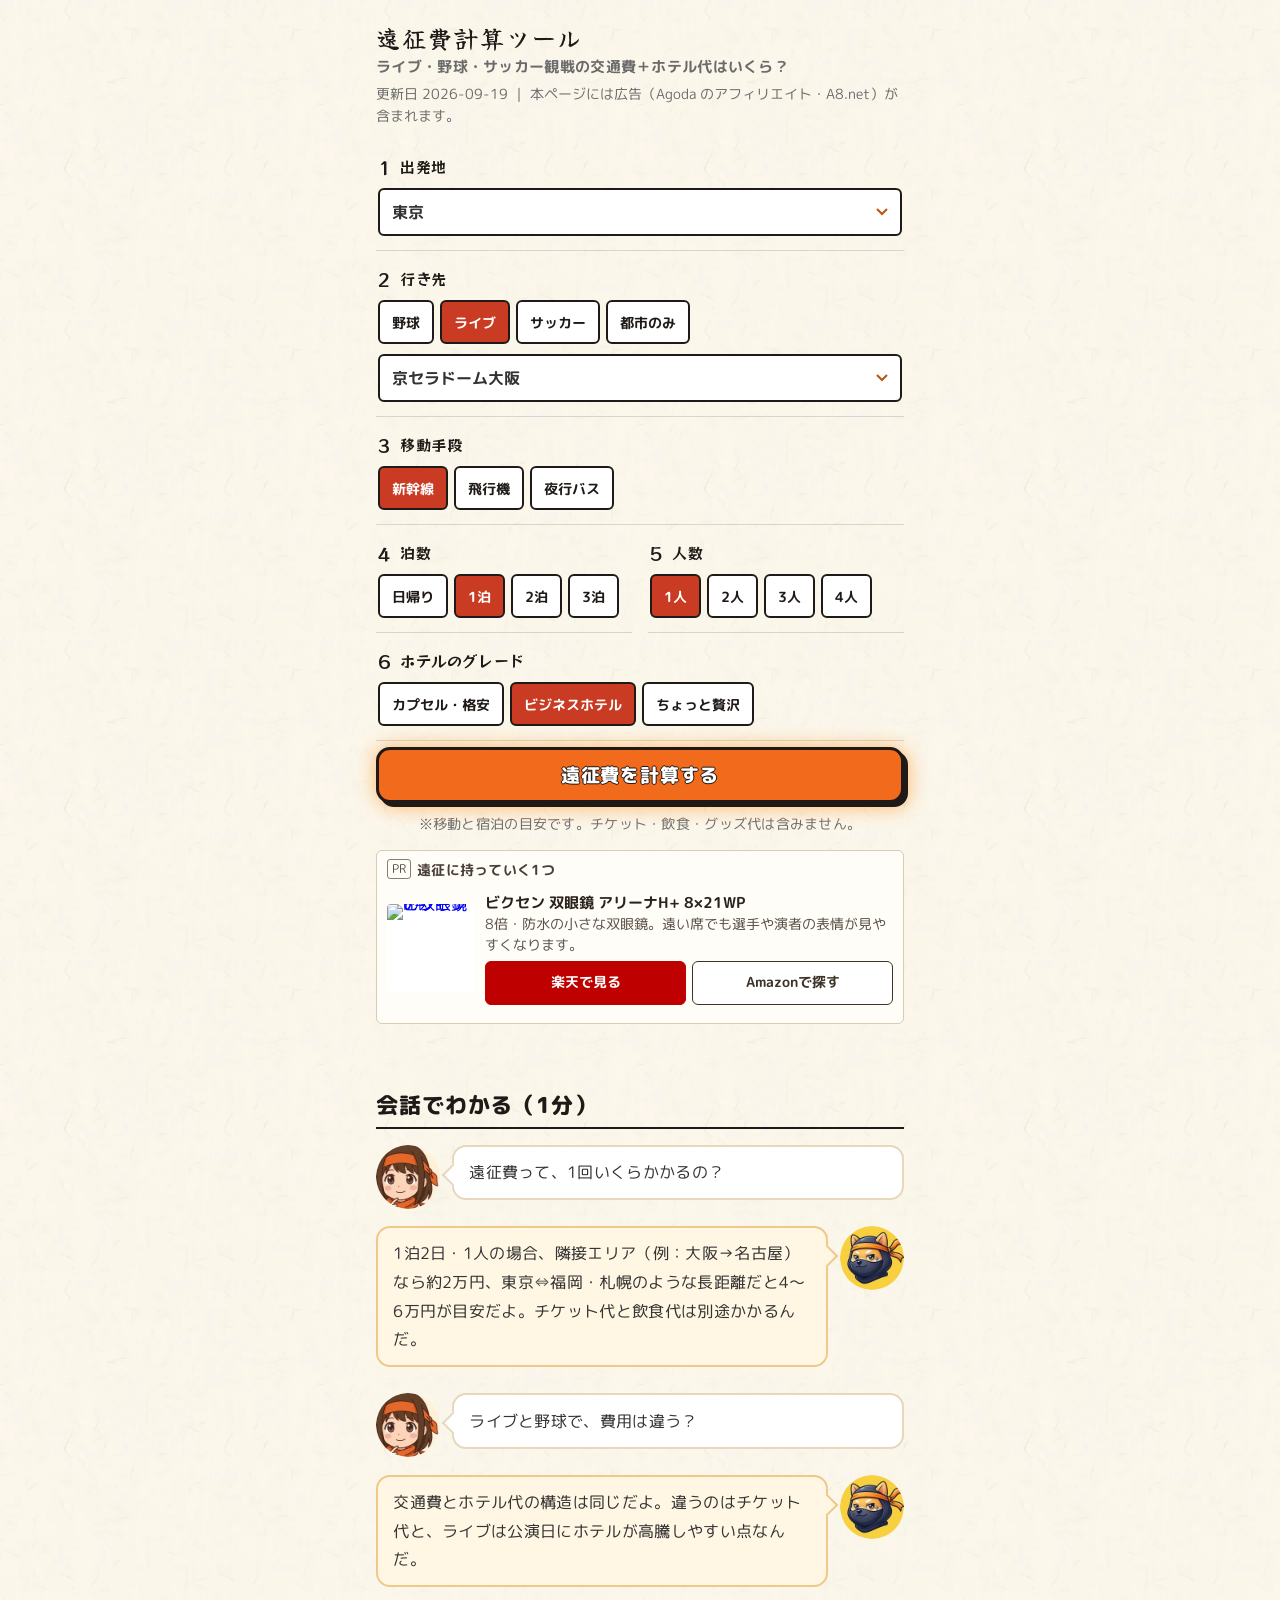
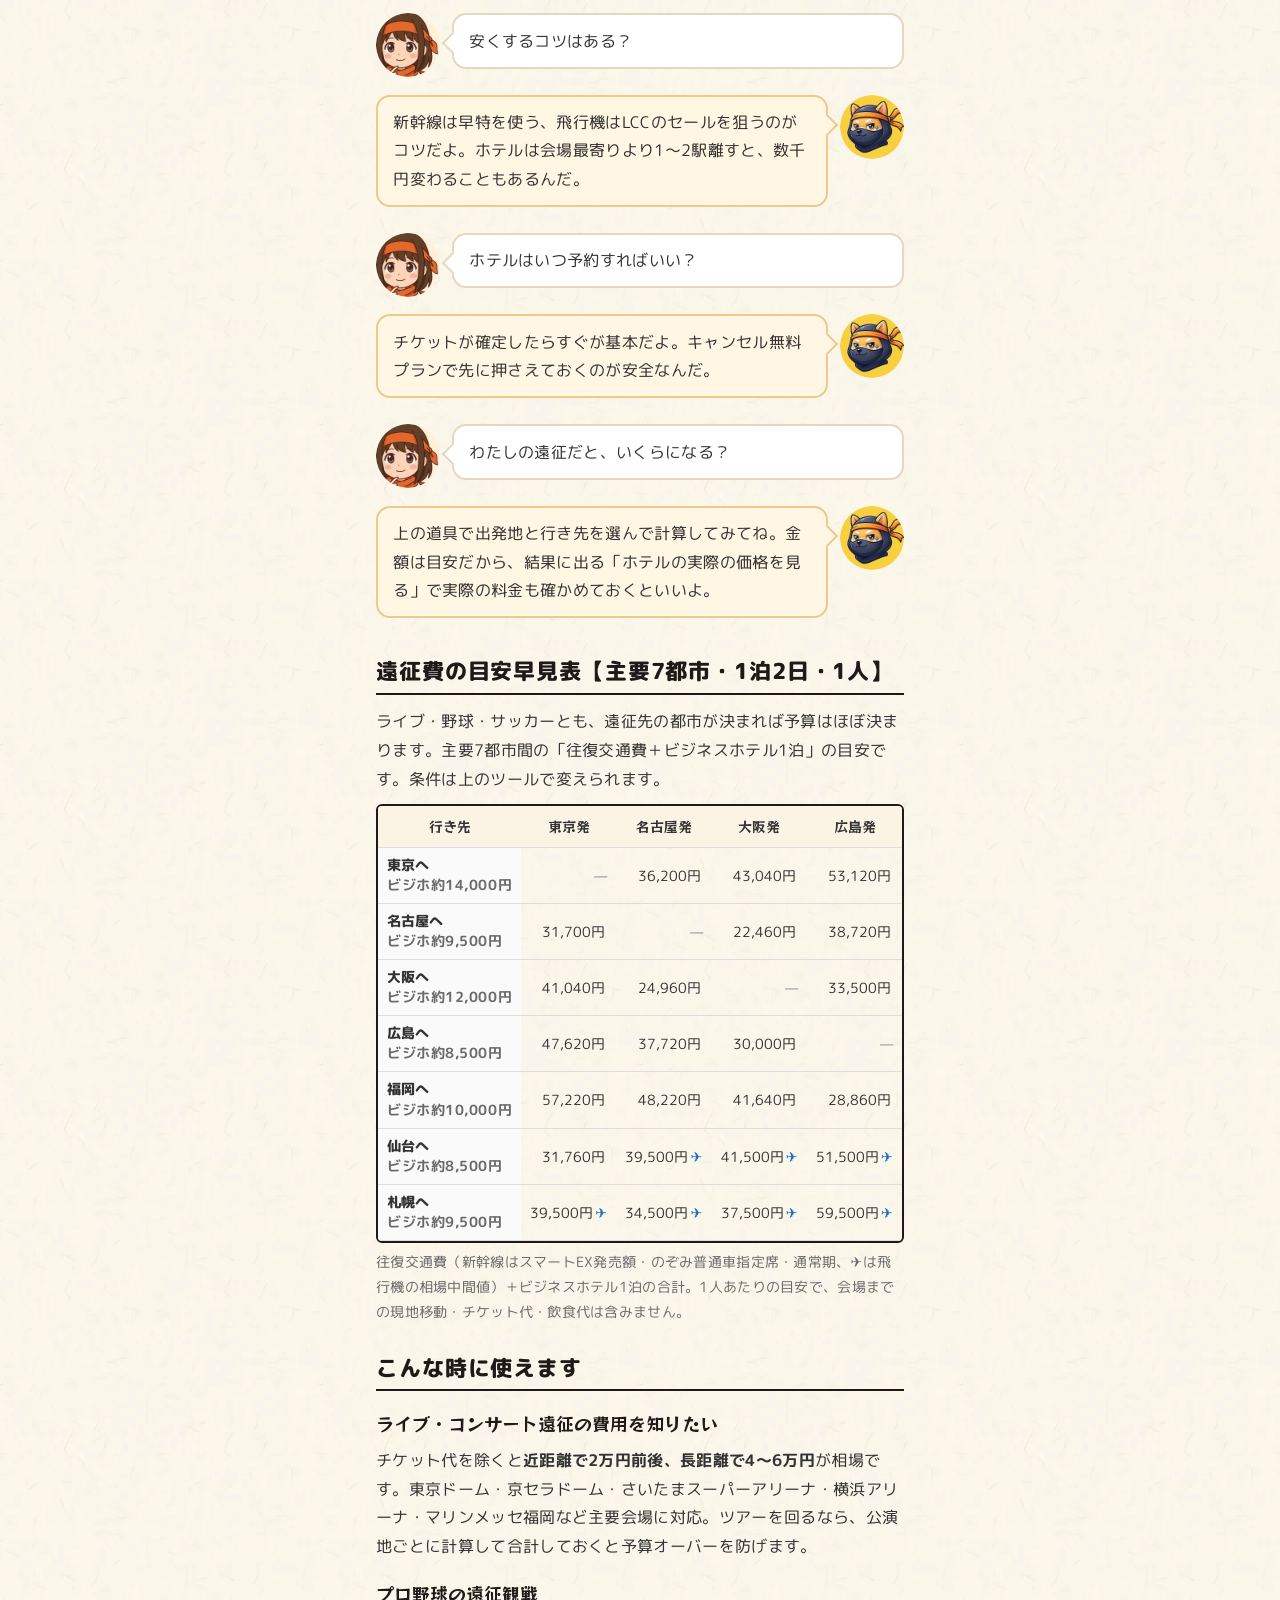
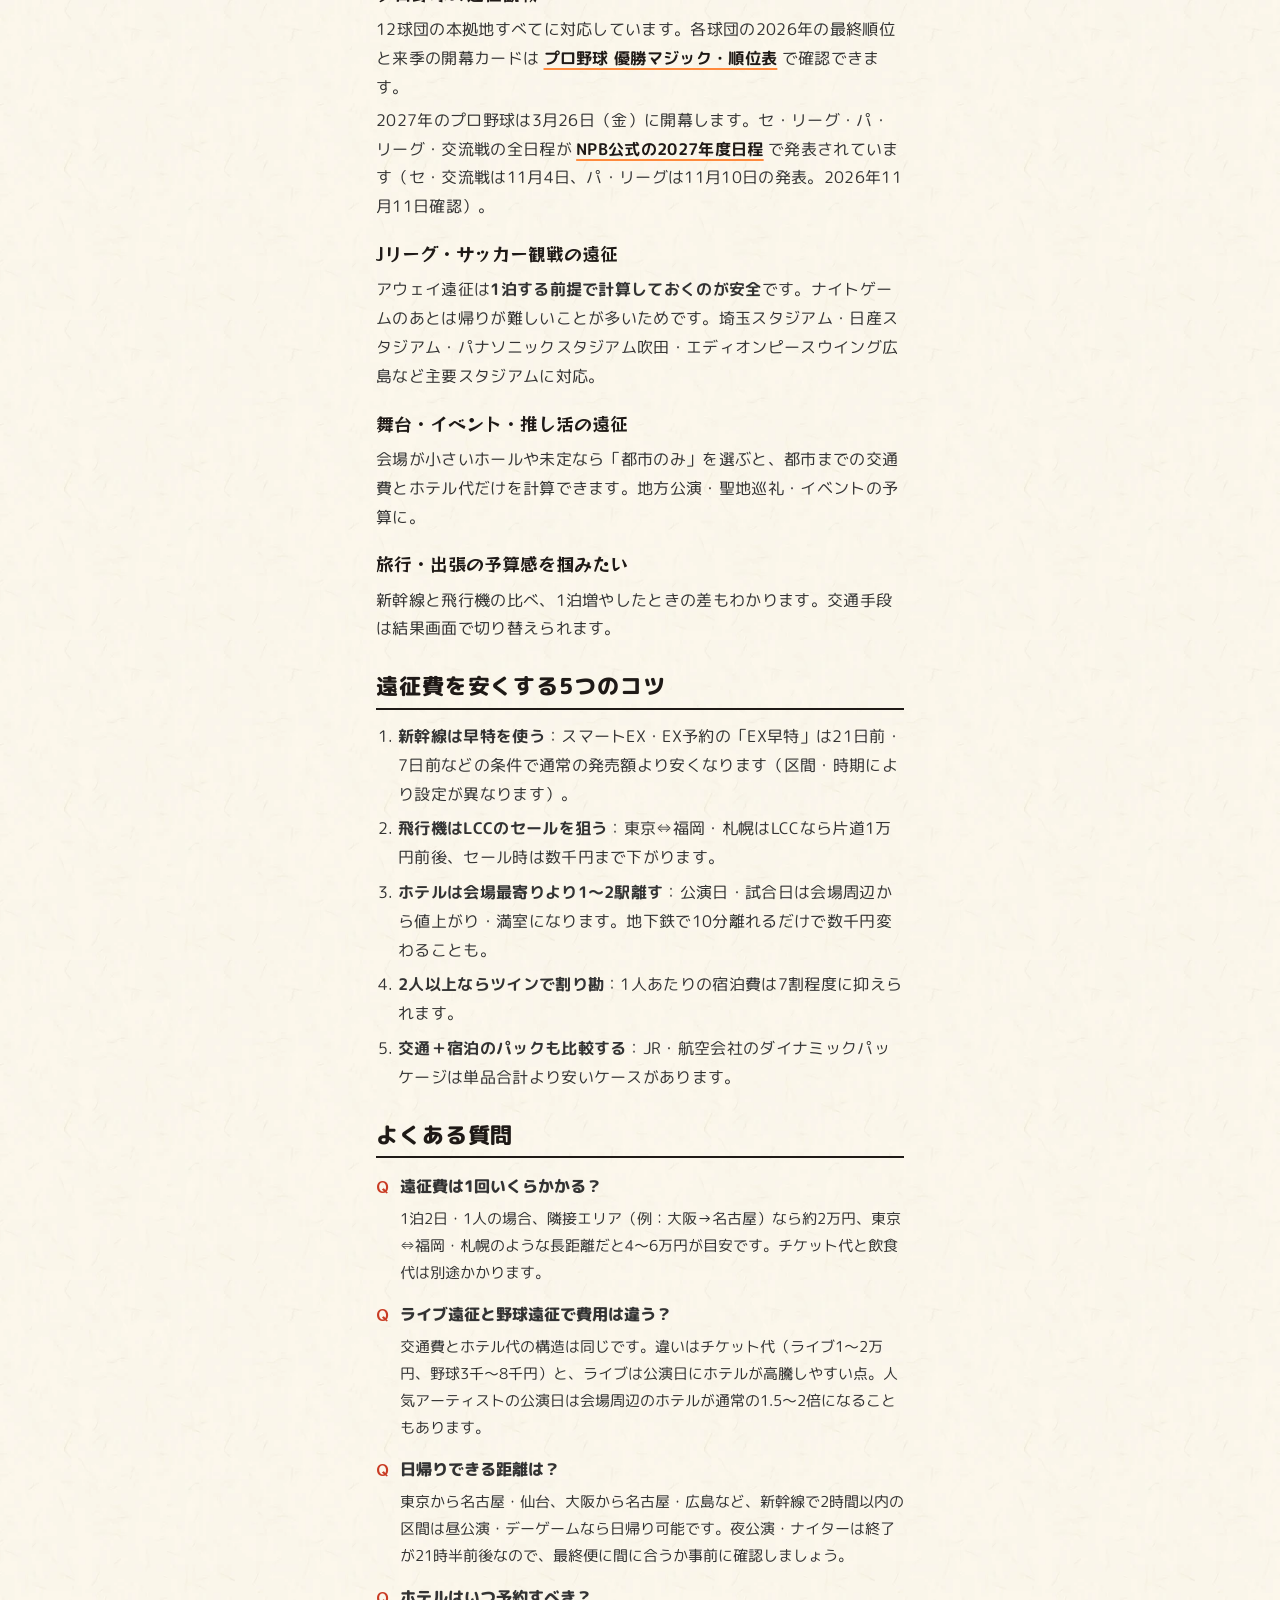
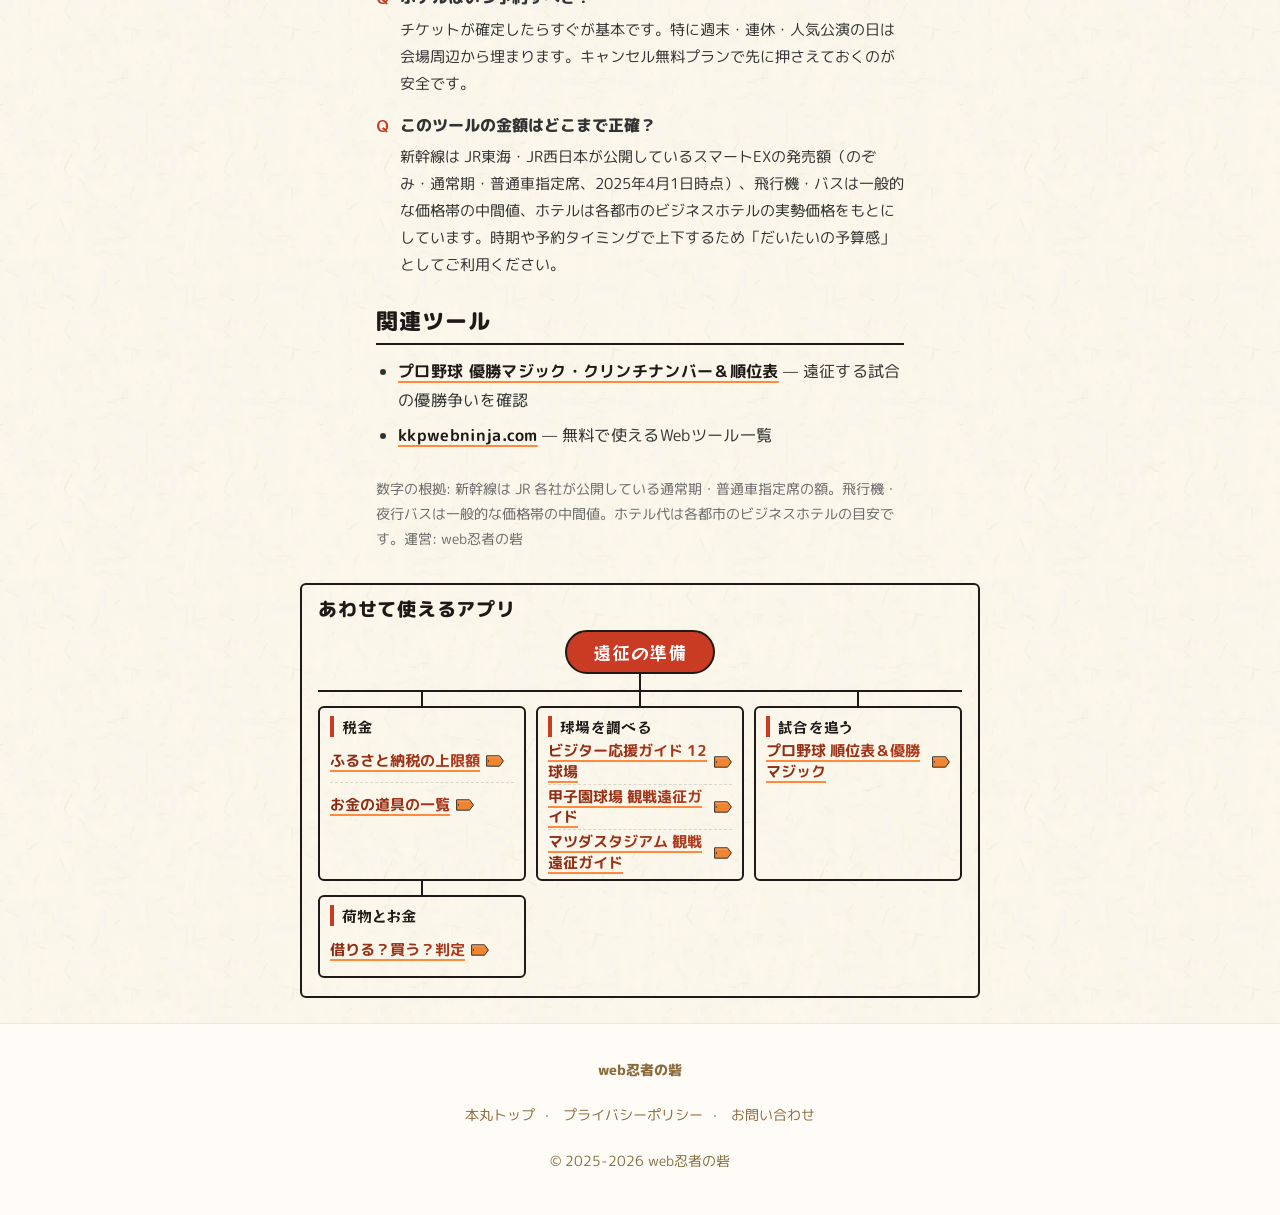
==== commit dfdee4ca: "入力画面の下に遠征に持っていく双眼鏡の商品カード（楽天の画像・PR） Co-Authored-By: Claude Opus 5.5 <noreply@anthropic.com>" ====
--- a/index.html
+++ b/index.html
@@ -24,12 +24,17 @@
 <meta name="twitter:site" content="@kkp_webninja">
 <script type="application/ld+json">[{"@context": "https://schema.org", "@type": "WebApplication", "name": "遠征費計算ツール", "url": "https://ensei.kkpwebninja.com/", "applicationCategory": "TravelApplication", "operatingSystem": "Any", "dateModified": "2026-11-11", "offers": {"@type": "Offer", "price": "0", "priceCurrency": "JPY"}, "description": "ライブ・コンサート、プロ野球、Jリーグ観戦の遠征費を、出発地と会場を選ぶだけで概算。新幹線・飛行機・夜行バスの交通費とホテル代の目安を無料で計算。", "author": {"@type": "Organization", "name": "web忍者の砦", "url": "https://kkpwebninja.com/"}}, {"@context": "https://schema.org", "@type": "FAQPage", "mainEntity": [{"@type": "Question", "name": "遠征費は1回いくらかかる？", "acceptedAnswer": {"@type": "Answer", "text": "1泊2日・1人の場合、隣接エリア（例：大阪→名古屋）なら約2万円、東京⇔福岡・札幌のような長距離だと4〜6万円が目安です。チケット代と飲食代は別途かかります。"}}, {"@type": "Question", "name": "ライブ遠征と野球遠征で費用は違う？", "acceptedAnswer": {"@type": "Answer", "text": "交通費とホテル代の構造は同じです。違いはチケット代（ライブ1〜2万円、野球3千〜8千円）と、ライブは公演日にホテルが高騰しやすい点。人気アーティストの公演日は会場周辺のホテルが通常の1.5〜2倍になることもあります。"}}, {"@type": "Question", "name": "日帰りできる距離は？", "acceptedAnswer": {"@type": "Answer", "text": "東京から名古屋・仙台、大阪から名古屋・広島など、新幹線で2時間以内の区間は昼公演・デーゲームなら日帰り可能です。夜公演・ナイターは終了が21時半前後なので、最終便に間に合うか事前に確認しましょう。"}}, {"@type": "Question", "name": "ホテルはいつ予約すべき？", "acceptedAnswer": {"@type": "Answer", "text": "チケットが確定したらすぐが基本です。特に週末・連休・人気公演の日は会場周辺から埋まります。キャンセル無料プランで先に押さえておくのが安全です。"}}, {"@type": "Question", "name": "このツールの金額はどこまで正確？", "acceptedAnswer": {"@type": "Answer", "text": "新幹線は JR東海・JR西日本が公開しているスマートEXの発売額（のぞみ・通常期・普通車指定席、2025年4月1日時点）、飛行機・バスは一般的な価格帯の中間値、ホテルは各都市のビジネスホテルの実勢価格をもとにしています。時期や予約タイミングで上下するため「だいたいの予算感」としてご利用ください。"}}]}, {"@context": "https://schema.org", "@type": "BreadcrumbList", "itemListElement": [{"@type": "ListItem", "position": 1, "name": "kkpwebninja", "item": "https://kkpwebninja.com/"}, {"@type": "ListItem", "position": 2, "name": "遠征費計算ツール", "item": "https://ensei.kkpwebninja.com/"}]}]</script>
 <!-- Google Analytics -->
-<script async src="https://www.googletagmanager.com/gtag/js?id=G-2LM85GJN0L"></script>
 <script>
   window.dataLayer = window.dataLayer || [];
   function gtag(){dataLayer.push(arguments);}
-  gtag('js', new Date());
-  gtag('config', 'G-2LM85GJN0L');
+  // 本番ドメインだけで計測する（*.pages.dev に来るボットの0秒訪問で数字が崩れていたため）
+  if (/(^|\.)kkpwebninja\.com$/.test(location.hostname)) {
+    var gs = document.createElement('script'); gs.async = true;
+    gs.src = 'https://www.googletagmanager.com/gtag/js?id=G-2LM85GJN0L';
+    document.head.appendChild(gs);
+    gtag('js', new Date());
+    gtag('config', 'G-2LM85GJN0L');
+  }
 </script>
 <!-- AdSense -->
 <script async src="https://pagead2.googlesyndication.com/pagead/js/adsbygoogle.js?client=ca-pub-1298304917726270" crossorigin="anonymous"></script>
@@ -37,8 +42,8 @@
 <!-- 筆と太字はこのページで使う字だけ（python3 ~/test/kkp-kit/fonttext.py index.html --extra "（JS 内の全角文字すべて）"） -->
 <link href="https://fonts.googleapis.com/css2?family=Yuji+Syuku&family=RocknRoll+One&display=swap&text=%2C-.0123456789%3AABCEJLNPRWXabcdegijkmnoptwz%C2%A9%C2%B7%E2%80%94%E2%80%BA%E2%80%BB%E2%86%92%E2%87%94%E2%9C%88%E3%80%81%E3%80%82%E3%80%8C%E3%80%8D%E3%80%90%E3%80%91%E3%80%9C%E3%81%82%E3%81%84%E3%81%86%E3%81%88%E3%81%8A%E3%81%8B%E3%81%8C%E3%81%8D%E3%81%8F%E3%81%90%E3%81%91%E3%81%92%E3%81%93%E3%81%94%E3%81%95%E3%81%97%E3%81%98%E3%81%99%E3%81%9B%E3%81%9E%E3%81%9F%E3%81%A0%E3%81%A1%E3%81%A3%E3%81%A4%E3%81%A6%E3%81%A7%E3%81%A8%E3%81%A9%E3%81%AA%E3%81%AB%E3%81%AD%E3%81%AE%E3%81%AF%E3%81%B0%E3%81%B6%E3%81%B7%E3%81%B8%E3%81%B9%E3%81%BB%E3%81%BC%E3%81%BE%E3%81%BF%E3%82%81%E3%82%82%E3%82%84%E3%82%87%E3%82%88%E3%82%89%E3%82%8A%E3%82%8B%E3%82%8C%E3%82%8F%E3%82%92%E3%82%93%E3%82%A2%E3%82%A3%E3%82%A4%E3%82%A6%E3%82%A7%E3%82%A8%E3%82%AA%E3%82%AB%E3%82%AC%E3%82%AD%E3%82%AF%E3%82%B0%E3%82%B1%E3%82%B2%E3%82%B3%E3%82%B5%E3%82%B7%E3%82%B8%E3%82%B9%E3%82%BA%E3%82%BB%E3%82%BD%E3%82%BF%E3%83%80%E3%83%81%E3%83%83%E3%83%84%E3%83%86%E3%83%87%E3%83%88%E3%83%89%E3%83%8A%E3%83%8B%E3%83%8D%E3%83%90%E3%83%91%E3%83%93%E3%83%94%E3%83%95%E3%83%96%E3%83%97%E3%83%99%E3%83%9A%E3%83%9B%E3%83%9D%E3%83%9E%E3%83%9F%E3%83%A0%E3%83%A1%E3%83%A3%E3%83%A9%E3%83%AA%E3%83%AB%E3%83%AC%E3%83%AD%E3%83%B3%E3%83%BB%E3%83%BC%E4%B8%80%E4%B8%87%E4%B8%8A%E4%B8%8B%E4%B8%AD%E4%B8%B8%E4%B8%BB%E4%B9%85%E4%BA%86%E4%BA%88%E4%BA%89%E4%BA%8B%E4%BA%A4%E4%BA%AC%E4%BA%BA%E4%BB%99%E4%BB%A3%E4%BB%A5%E4%BB%B6%E4%BC%91%E4%BC%9A%E4%BD%8D%E4%BD%BF%E4%BE%8B%E4%BE%A1%E4%BE%BF%E4%BF%9D%E5%80%8D%E5%80%9F%E5%80%A4%E5%82%99%E5%84%AA%E5%85%88%E5%85%A5%E5%85%A8%E5%85%AC%E5%86%85%E5%86%86%E5%86%8D%E5%87%BA%E5%88%86%E5%88%87%E5%88%A4%E5%88%A5%E5%88%A9%E5%89%8D%E5%89%B2%E5%8B%95%E5%8B%98%E5%8B%9D%E5%8B%A2%E5%8C%BA%E5%8D%83%E5%8D%8A%E5%8D%98%E5%8F%8E%E5%8F%A3%E5%8F%A4%E5%8F%AF%E5%8F%B0%E5%90%84%E5%90%88%E5%90%8C%E5%90%8D%E5%90%AB%E5%90%B9%E5%91%8A%E5%91%A8%E5%93%81%E5%95%8F%E5%96%B6%E5%9B%9E%E5%9B%A3%E5%9B%BD%E5%9C%92%E5%9C%B0%E5%9F%8B%E5%9F%BA%E5%9F%BC%E5%A0%B1%E5%A0%B4%E5%A2%97%E5%A3%B2%E5%A4%89%E5%A4%9A%E5%A4%9C%E5%A4%A7%E5%AD%90%E5%AD%97%E5%AD%A3%E5%AE%89%E5%AE%9A%E5%AE%9F%E5%AE%A4%E5%AE%BF%E5%AF%84%E5%AF%BE%E5%B0%8F%E5%B1%8B%E5%B1%B1%E5%B2%A1%E5%B3%B6%E5%B7%A1%E5%B7%AE%E5%B8%82%E5%B8%AD%E5%B8%AF%E5%B8%B0%E5%B8%B8%E5%B9%8C%E5%B9%95%E5%B9%B3%E5%B9%B4%E5%B9%B9%E5%BA%83%E5%BA%A6%E5%BC%8F%E5%BC%95%E5%BC%B5%E5%BD%93%E5%BE%80%E5%BE%81%E5%BE%85%E5%BE%8C%E5%BE%97%E5%BE%A9%E5%BF%8D%E5%BF%97%E5%BF%99%E5%BF%9C%E6%84%9F%E6%88%A6%E6%89%80%E6%89%8B%E6%8A%91%E6%8A%BC%E6%8B%A0%E6%8C%87%E6%8C%AF%E6%8E%A2%E6%8E%A5%E6%8E%A8%E6%8E%B4%E6%8F%90%E6%8F%B4%E6%95%A3%E6%95%B0%E6%96%89%E6%96%99%E6%96%B0%E6%96%B9%E6%97%85%E6%97%A5%E6%97%A9%E6%98%BC%E6%99%82%E6%99%AE%E6%9B%B4%E6%9B%BF%E6%9C%80%E6%9C%88%E6%9C%9F%E6%9C%AA%E6%9C%AB%E6%9C%AC%E6%9C%AD%E6%9D%A1%E6%9D%A5%E6%9D%B1%E6%9E%9C%E6%A0%B9%E6%A0%BC%E6%A6%82%E6%A7%8B%E6%A8%AA%E6%A9%9F%E6%AD%A3%E6%AE%B5%E6%AF%94%E6%B0%97%E6%B1%BA%E6%B2%A2%E6%B3%8A%E6%B4%BB%E6%B5%81%E6%B5%9C%E6%B5%B7%E6%B8%88%E6%BA%80%E6%BA%96%E6%BC%94%E7%82%B9%E7%84%A1%E7%89%87%E7%89%88%E7%89%A9%E7%89%B9%E7%8B%99%E7%8E%89%E7%8F%BE%E7%90%83%E7%94%A3%E7%94%A8%E7%94%B0%E7%94%B1%E7%94%B2%E7%94%BB%E7%95%B0%E7%99%BA%E7%99%BB%E7%9A%84%E7%9B%AE%E7%9B%B4%E7%9B%B8%E7%9F%A5%E7%A0%A6%E7%A2%BA%E7%A4%BA%E7%A4%BC%E7%A4%BE%E7%A6%8F%E7%A7%92%E7%A7%BB%E7%A8%8B%E7%A9%BA%E7%AA%93%E7%AE%97%E7%B4%84%E7%B5%82%E7%B5%8C%E7%B5%90%E7%B7%9A%E7%B9%81%E8%80%85%E8%81%96%E8%83%BD%E8%88%9E%E8%88%AA%E8%88%AC%E8%8D%B7%E8%97%A4%E8%A1%8C%E8%A1%A8%E8%A5%BF%E8%A6%81%E8%A6%8B%E8%A6%A7%E8%A6%B3%E8%A8%88%E8%A8%98%E8%A8%AA%E8%A8%AD%E8%A8%B3%E8%A9%A6%E8%AA%8D%E8%AA%BF%E8%B2%A9%E8%B2%B7%E8%B2%BB%E8%B3%AA%E8%B4%85%E8%B7%9D%E8%BB%8A%E8%BC%83%E8%BE%BA%E8%BF%91%E8%BF%BD%E9%80%94%E9%80%9A%E9%80%A0%E9%80%A3%E9%80%B1%E9%81%8B%E9%81%93%E9%81%95%E9%81%A0%E9%81%A9%E9%81%B8%E9%83%8E%E9%83%BD%E9%85%AC%E9%87%8E%E9%87%91%E9%89%84%E9%95%B7%E9%96%8B%E9%96%91%E9%96%93%E9%96%A2%E9%98%AA%E9%98%B2%E9%99%A4%E9%99%BD%E9%9A%9B%E9%9A%A3%E9%9B%84%E9%9B%A2%E9%9B%A3%E9%9D%A2%E9%A0%86%E9%A1%8D%E9%A3%9B%E9%A3%9F%E9%A3%B2%E9%A7%85%E9%A8%B0%E9%AB%98%EF%BC%86%EF%BC%88%EF%BC%89%EF%BC%8B%EF%BC%8F%EF%BC%9A%EF%BC%9D%EF%BC%9F%EF%BD%9C" rel="stylesheet">
 <!-- 共通部品 D4（kkp-kit を kit/ にコピーしたもの。中は手で直さず kkp-kit 側で直して sync.sh） -->
-<link rel="stylesheet" href="/kit/kit.css?v=1b1be6b">
-<script src="/kit/kit.js?v=1b1be6b" defer></script>
+<link rel="stylesheet" href="/kit/kit.css?v=0da92e0">
+<script src="/kit/kit.js?v=0da92e0" defer></script>
 <style>
 *{margin:0;padding:0;box-sizing:border-box;}
 :root{--orange:#ff8a3d;--orange-dark:#bd5410;--orange-light:#fff8ee;--dark:#333;--gray:#6b6b6b;--border:#ddd;--card:#fff;--green:#16A34A;--blue:#1a6fc4;--red:#EF4444;}
@@ -310,6 +315,15 @@
 
   <button class="calc-btn k-btn k-btn-main" onclick="calc()">遠征費を計算する</button>
   <p style="font-size:14px;color:var(--gray);text-align:center;margin-top:10px;line-height:1.6;">※移動と宿泊の目安です。チケット・飲食・グッズ代は含みません。</p>
+  <!-- 2026-11-26 入力画面の下に1つだけ（主ボタンより下・広告は結果画面だけ） -->
+  <aside class="k-aff" data-zone="affiliate_ensei_top">
+    <p class="k-aff-h"><span class="k-aff-pr">PR</span>遠征に持っていく1つ</p>
+    <div class="k-aff-item">
+      <a class="k-aff-img" href="https://hb.afl.rakuten.co.jp/hgc/11008fdf.72a391c0.11008fe0.307a7b09/?pc=https%3A%2F%2Fitem.rakuten.co.jp%2Fr-kojima%2F4955295134342%2F&amp;m=https%3A%2F%2Fitem.rakuten.co.jp%2Fr-kojima%2F4955295134342%2F" target="_blank" rel="nofollow sponsored noopener" data-store="rakuten" data-item="vixen_arena8"><img src="https://thumbnail.image.rakuten.co.jp/@0_mall/r-kojima/cabinet/n0000001213/4955295134342_1.jpg?_ex=200x200" width="88" height="88" loading="lazy" alt="ビクセンの双眼鏡 アリーナH+"></a>
+      <div class="k-aff-txt"><b>ビクセン 双眼鏡 アリーナH+ 8×21WP</b><span class="k-aff-desc">8倍・防水の小さな双眼鏡。遠い席でも選手や演者の表情が見やすくなります。</span>
+        <div class="k-aff-btns"><a class="k-aff-rakuten" href="https://hb.afl.rakuten.co.jp/hgc/11008fdf.72a391c0.11008fe0.307a7b09/?pc=https%3A%2F%2Fitem.rakuten.co.jp%2Fr-kojima%2F4955295134342%2F&amp;m=https%3A%2F%2Fitem.rakuten.co.jp%2Fr-kojima%2F4955295134342%2F" target="_blank" rel="nofollow sponsored noopener" data-store="rakuten" data-item="vixen_arena8">楽天で見る</a><a class="k-aff-amazon" href="https://www.amazon.co.jp/s?k=%E3%83%93%E3%82%AF%E3%82%BB%E3%83%B3+%E3%82%A2%E3%83%AA%E3%83%BC%E3%83%8AH%2B+8x21WP&amp;tag=kkp15-22" target="_blank" rel="nofollow sponsored noopener" data-store="amazon" data-item="vixen_arena8">Amazonで探す</a></div></div>
+    </div>
+  </aside>
 </div>
 
 <!-- ===== RESULT ===== -->
@@ -369,11 +383,19 @@
   <!-- 本の紹介（Amazonアソシエイト・2026-11-04。価格は書かない・読み放題は置いた日に商品ページで確認） -->
   <section class="bk" aria-labelledby="bk-h">
     <h2 id="bk-h">野球場めぐりの本</h2>
-    <p class="bk-pr"><span>PR</span>Amazonのリンクです。Amazonのアソシエイトとして、web忍者の砦は適格販売により収入を得ています。</p>
-    <ul class="bk-list">
-      <li><a href="https://www.amazon.co.jp/dp/B0847FMNQ5?tag=kkp15-22" target="_blank" rel="nofollow sponsored noopener" onclick="if(typeof gtag==='function')gtag('event','aff_amazon_book')"><b>日本の野球場100選巡礼</b><span>久保田登志雄</span></a></li>
-      <li><a href="https://www.amazon.co.jp/dp/4768458009?tag=kkp15-22" target="_blank" rel="nofollow sponsored noopener" onclick="if(typeof gtag==='function')gtag('event','aff_amazon_book')"><b>全国野球場巡り 877カ所訪問観戦記</b><span>斉藤振一郎</span></a></li>
-    </ul>
+    <p class="bk-pr"><span>PR</span>Amazon・楽天のリンクです（表紙は楽天ブックス）。Amazonのアソシエイトとして、web忍者の砦は適格販売により収入を得ています。</p>
+    <div class="k-aff" data-zone="affiliate_ensei_books">
+      <div class="k-aff-item">
+        <a class="k-aff-img" href="https://hb.afl.rakuten.co.jp/hgc/11008fdf.72a391c0.11008fe0.307a7b09/?pc=https%3A%2F%2Fbooks.rakuten.co.jp%2Frb%2F15785761%2F&amp;m=https%3A%2F%2Fbooks.rakuten.co.jp%2Frb%2F15785761%2F" target="_blank" rel="nofollow sponsored noopener" data-store="rakuten" data-item="book_stadium100"><img src="https://thumbnail.image.rakuten.co.jp/@0_mall/book/cabinet/5669/9784779125669.jpg?_ex=200x200" width="88" height="88" loading="lazy" alt="本「日本の野球場100選巡礼」の表紙"></a>
+        <div class="k-aff-txt"><b>日本の野球場100選巡礼</b><span class="k-aff-desc">久保田登志雄</span>
+          <div class="k-aff-btns"><a class="k-aff-rakuten" href="https://hb.afl.rakuten.co.jp/hgc/11008fdf.72a391c0.11008fe0.307a7b09/?pc=https%3A%2F%2Fbooks.rakuten.co.jp%2Frb%2F15785761%2F&amp;m=https%3A%2F%2Fbooks.rakuten.co.jp%2Frb%2F15785761%2F" target="_blank" rel="nofollow sponsored noopener" data-store="rakuten" data-item="book_stadium100">楽天で見る</a><a class="k-aff-amazon" href="https://www.amazon.co.jp/dp/B0847FMNQ5?tag=kkp15-22" target="_blank" rel="nofollow sponsored noopener" data-store="amazon" data-item="book_stadium100" onclick="if(typeof gtag==='function')gtag('event','aff_amazon_book')">Amazonで見る</a></div></div>
+      </div>
+      <div class="k-aff-item">
+        <a class="k-aff-img" href="https://hb.afl.rakuten.co.jp/hgc/11008fdf.72a391c0.11008fe0.307a7b09/?pc=https%3A%2F%2Fbooks.rakuten.co.jp%2Frb%2F14707083%2F&amp;m=https%3A%2F%2Fbooks.rakuten.co.jp%2Frb%2F14707083%2F" target="_blank" rel="nofollow sponsored noopener" data-store="rakuten" data-item="book_stadium877"><img src="https://thumbnail.image.rakuten.co.jp/@0_mall/book/cabinet/8006/9784768458006.jpg?_ex=200x200" width="88" height="88" loading="lazy" alt="本「全国野球場巡り 877カ所訪問観戦記」の表紙"></a>
+        <div class="k-aff-txt"><b>全国野球場巡り 877カ所訪問観戦記</b><span class="k-aff-desc">斉藤振一郎</span>
+          <div class="k-aff-btns"><a class="k-aff-rakuten" href="https://hb.afl.rakuten.co.jp/hgc/11008fdf.72a391c0.11008fe0.307a7b09/?pc=https%3A%2F%2Fbooks.rakuten.co.jp%2Frb%2F14707083%2F&amp;m=https%3A%2F%2Fbooks.rakuten.co.jp%2Frb%2F14707083%2F" target="_blank" rel="nofollow sponsored noopener" data-store="rakuten" data-item="book_stadium877">楽天で見る</a><a class="k-aff-amazon" href="https://www.amazon.co.jp/dp/4768458009?tag=kkp15-22" target="_blank" rel="nofollow sponsored noopener" data-store="amazon" data-item="book_stadium877" onclick="if(typeof gtag==='function')gtag('event','aff_amazon_book')">Amazonで見る</a></div></div>
+      </div>
+    </div>
   </section>
 
   <div class="notice">
--- a/kit/kit.css
+++ b/kit/kit.css
@@ -784,3 +784,49 @@
   @view-transition{navigation:auto}
   ::view-transition-old(root),::view-transition-new(root){animation-duration:.18s}
 }
+
+/* ===== 商品カード（アフィリエイト・2026-11-26）=====
+   すでに貼ってあるアフィリのリンクを「楽天の商品画像＋商品名＋1行＋ボタン」のカードにする。手本は砦の /block/ と年末ゲーム記事のマリオ花札。
+   約束: PR の表記を必ず出す／画像は楽天の商品画像（thumbnail.image.rakuten.co.jp・Amazon の画像は直接読まない）／値段は書かない／
+         楽天＝赤い「楽天で見る」、Amazon＝白い「Amazonで探す」（文字だけ）。クリックは kit.js が gtag('event','toride_click') を送る。
+   <aside class="k-aff" data-zone="affiliate_ito_compare">
+     <p class="k-aff-h"><span class="k-aff-pr">PR</span>見出し</p>
+     <div class="k-aff-item">
+       <a class="k-aff-img" href="楽天のリンク" target="_blank" rel="nofollow sponsored noopener" data-store="rakuten" data-item="rainbow"><img src="https://thumbnail.image.rakuten.co.jp/@0_mall/…jpg?_ex=200x200" width="88" height="88" loading="lazy" alt="商品の箱"></a>
+       <div class="k-aff-txt"><b>商品名</b><span class="k-aff-desc">1行の説明</span>
+         <div class="k-aff-btns"><a class="k-aff-rakuten" href="…" …>楽天で見る</a><a class="k-aff-amazon" href="…" …>Amazonで探す</a></div></div>
+     </div>
+   </aside> */
+.k-aff{border:1px solid #d9cbb5;border-radius:6px;padding:8px 10px 10px;margin:14px 0 18px;background:#fffdf8;color:#3d3427;text-align:left}
+.k-aff-h{display:flex;align-items:center;gap:6px;margin:0 0 4px;font-size:14px;font-weight:700;line-height:1.5;color:#4a3f37}
+.k-aff-pr{flex:none;font-size:12px;border:1px solid #8a7d6b;color:#5b5047;padding:0 4px;border-radius:3px;line-height:1.5;font-weight:400;letter-spacing:0}
+.k-aff-lead{margin:0 0 6px;font-size:14px;line-height:1.6;color:#3d3427}
+.k-aff-item{display:flex;gap:10px;align-items:center;padding:8px 0;border-top:1px dashed #e4d8c4}
+.k-aff-h+.k-aff-item,.k-aff>.k-aff-item:first-child{border-top:0}
+.k-aff-img{flex:none;display:block;width:88px;height:88px;border-radius:4px;background:#fff;overflow:hidden;line-height:0}
+.k-aff-img img{width:100%;height:100%;object-fit:contain;display:block;margin:0;border:0}
+.k-aff-txt{flex:1;min-width:0;font-size:14px;line-height:1.5;color:#3d3427}
+.k-aff-txt b{display:block;font-size:15px;line-height:1.4;color:#2b231d}
+.k-aff-desc{display:block;font-size:14px;line-height:1.5;color:#5b5047}
+.k-aff-btns{display:flex;flex-wrap:wrap;gap:6px;margin-top:6px}
+.k-aff .k-aff-btns>a[href]{flex:1 1 96px;min-width:fit-content;font-family:var(--k-head);min-height:44px;box-sizing:border-box;display:flex;align-items:center;justify-content:center;padding:0 6px;font-size:14px;font-weight:700;line-height:1.2;border:1.5px solid #3d3427;border-radius:6px;color:#3d3427!important;background:#fff!important;text-decoration:none!important;text-decoration-line:none!important;white-space:nowrap;box-shadow:none;text-shadow:none;letter-spacing:0}
+.k-aff .k-aff-btns>a.k-aff-rakuten[href]{background:#bf0000!important;border-color:#bf0000;color:#fff!important}
+.k-aff .k-aff-btns>a[href]::after,.k-aff .k-aff-btns>a[href]::before{content:none}
+.k-aff a.k-aff-img[href]{text-decoration:none!important;border:0}
+.k-aff-note{margin:6px 0 0;font-size:14px;line-height:1.5;color:#5b5047}
+/* 比べる表の中などで1商品だけ置くとき: <div class="k-aff k-aff-solo"><div class="k-aff-item">…<b><span class="k-aff-pr">PR</span>商品名</b>… */
+.k-aff-solo{margin:8px 0 0;padding:4px 10px}
+.k-aff-solo .k-aff-item{border-top:0;padding:6px 0}
+.k-aff-txt b .k-aff-pr{display:inline-block;margin-right:6px;vertical-align:2px;font-size:12px}
+.k-aff-desc a{color:#7a4a12;text-decoration:underline}
+/* 同じ種類の商品が5つ以上並ぶときは横に流す（縦に長くしない）: <div class="k-aff-scroll"><div class="k-aff-item">…</div>…</div> */
+.k-aff-scroll{display:flex;gap:8px;overflow-x:auto;overscroll-behavior-x:contain;scroll-snap-type:x proximity;padding:2px 2px 8px;margin:4px 0 0;-webkit-overflow-scrolling:touch}
+.k-aff-scroll .k-aff-item{flex:0 0 136px;flex-direction:column;align-items:stretch;gap:6px;padding:8px;border:1px solid #e4d8c4;border-radius:6px;background:#fff;scroll-snap-align:start}
+.k-aff-scroll .k-aff-img{width:100%;height:100px}
+.k-aff-scroll .k-aff-txt b{font-size:14px}
+.k-aff-scroll .k-aff-desc{font-size:14px;line-height:1.4}
+.k-aff-scroll .k-aff-btns{flex-direction:column}
+.k-aff .k-aff-scroll .k-aff-btns>a[href]{flex:none;min-width:0}
+.k-aff-hint{margin:0;font-size:14px;color:#5b5047}
+@media (max-width:360px){.k-aff-img{width:72px;height:72px}}
+@media print{.k-aff{display:none}}
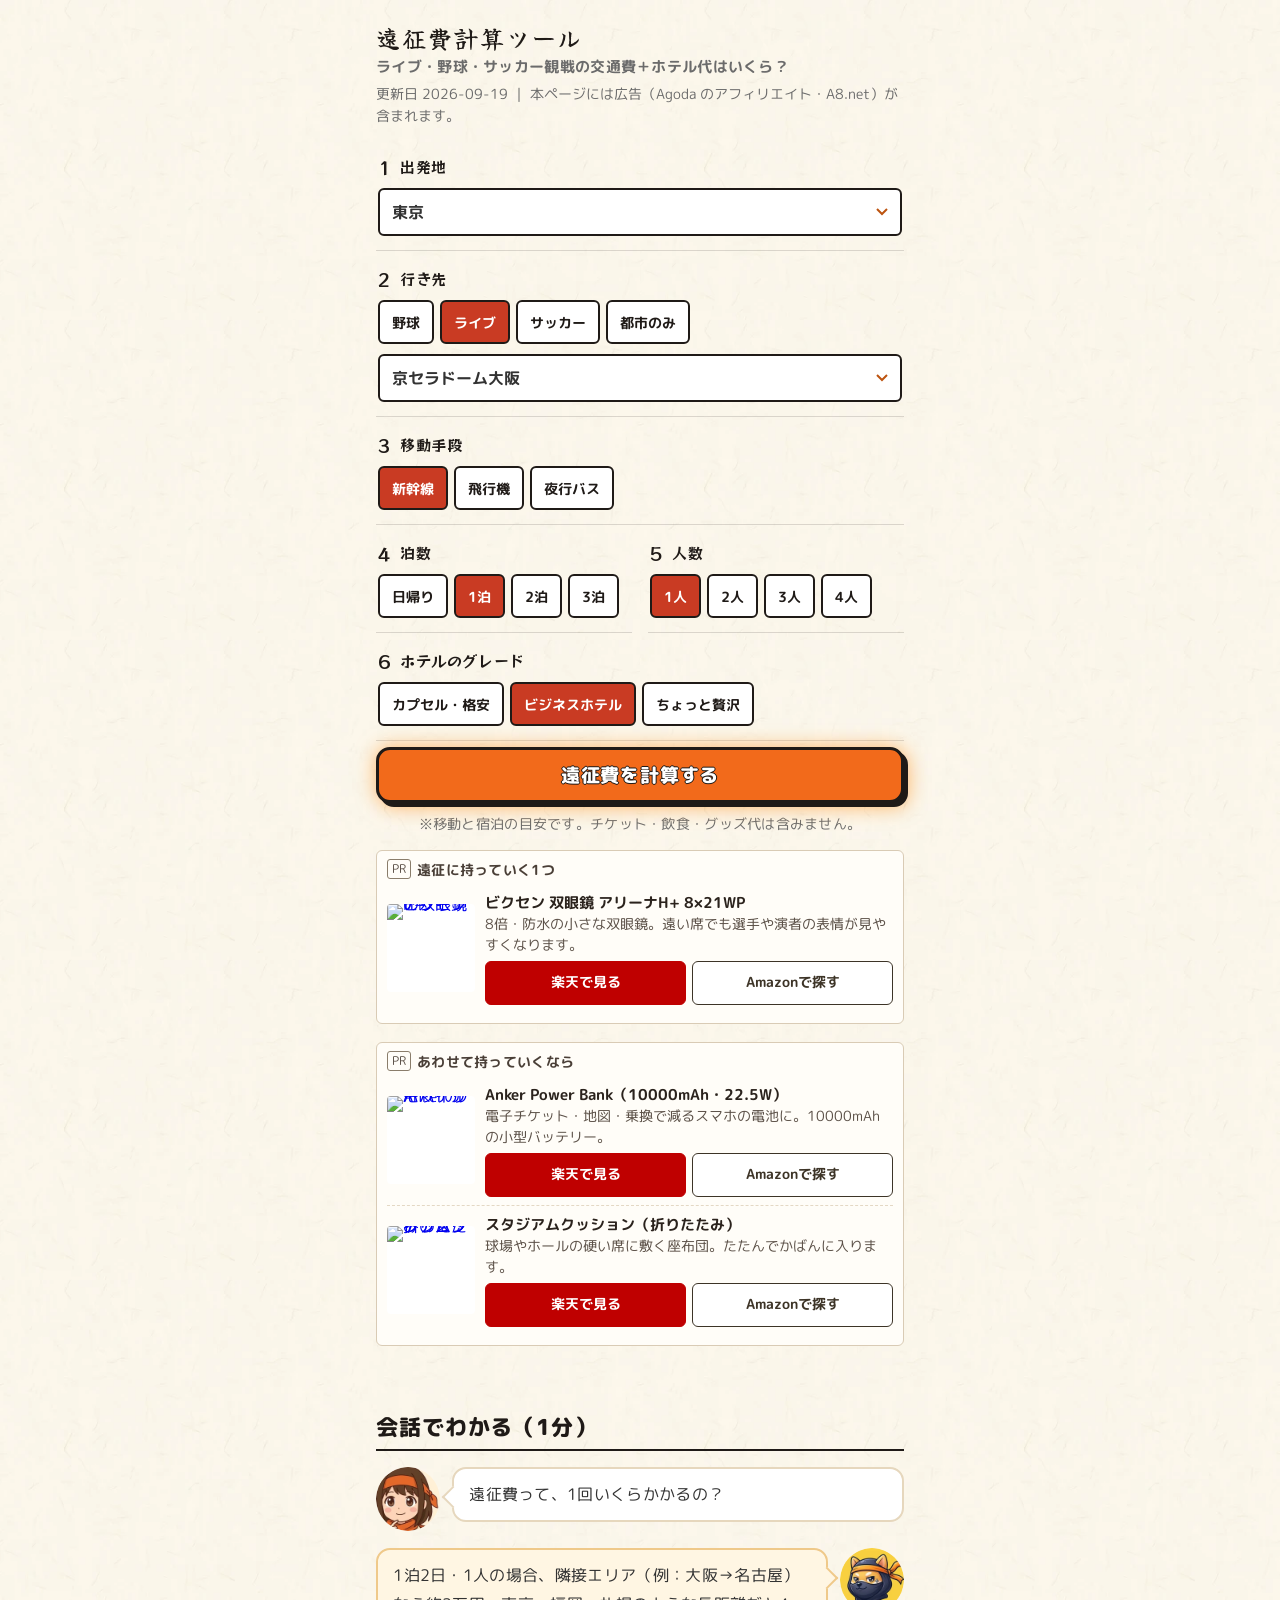
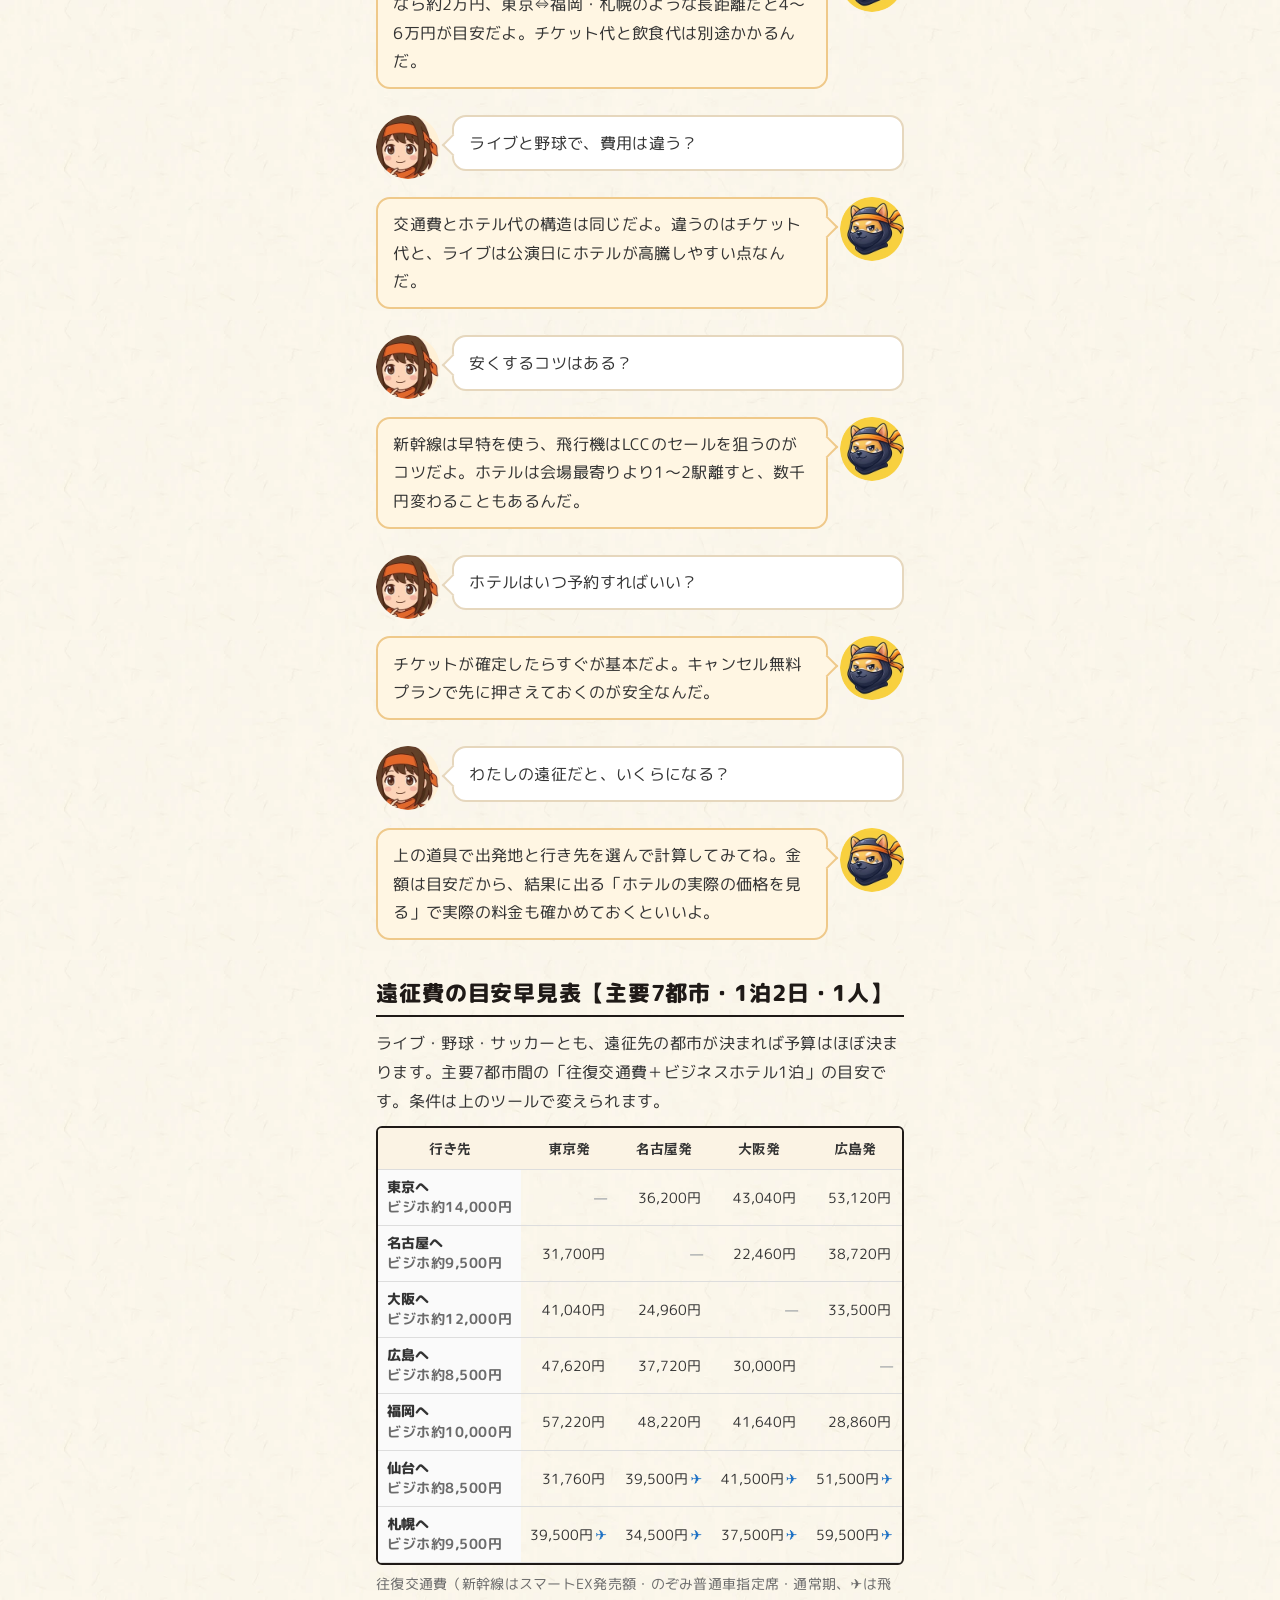
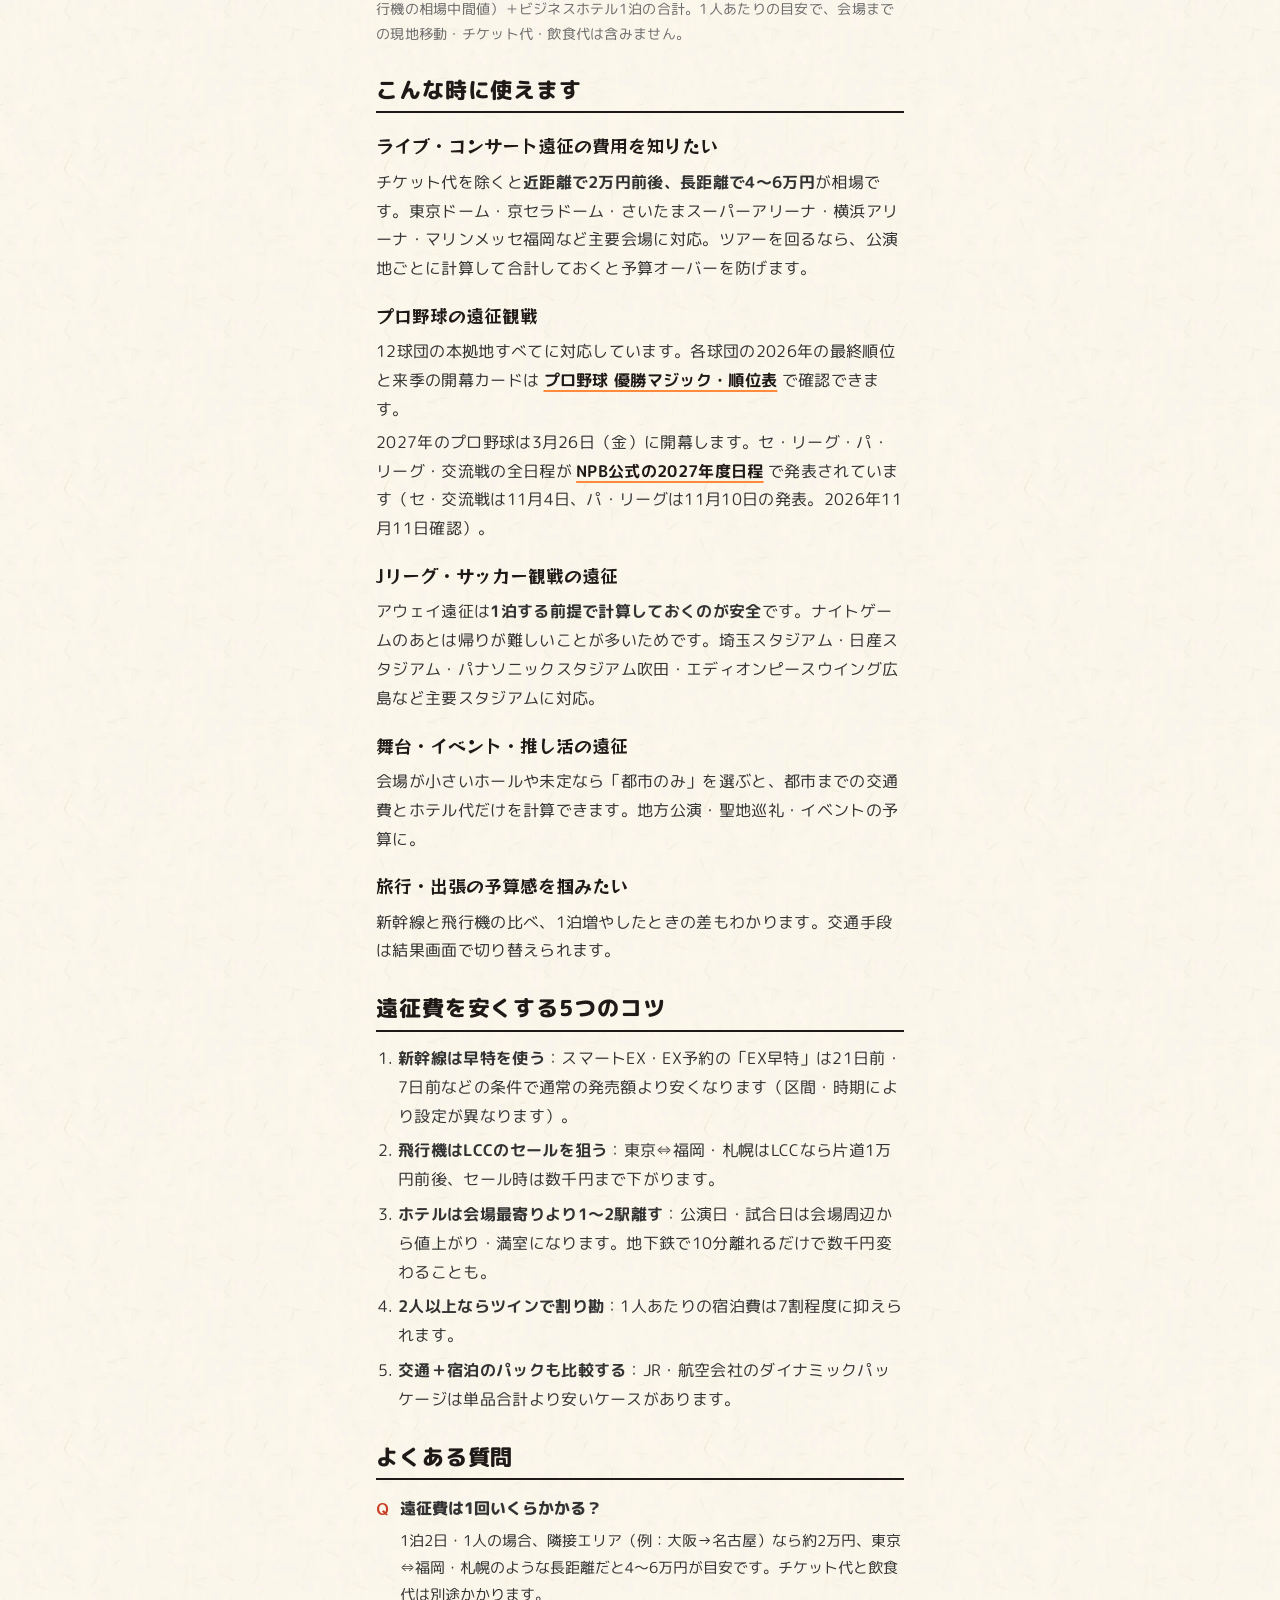
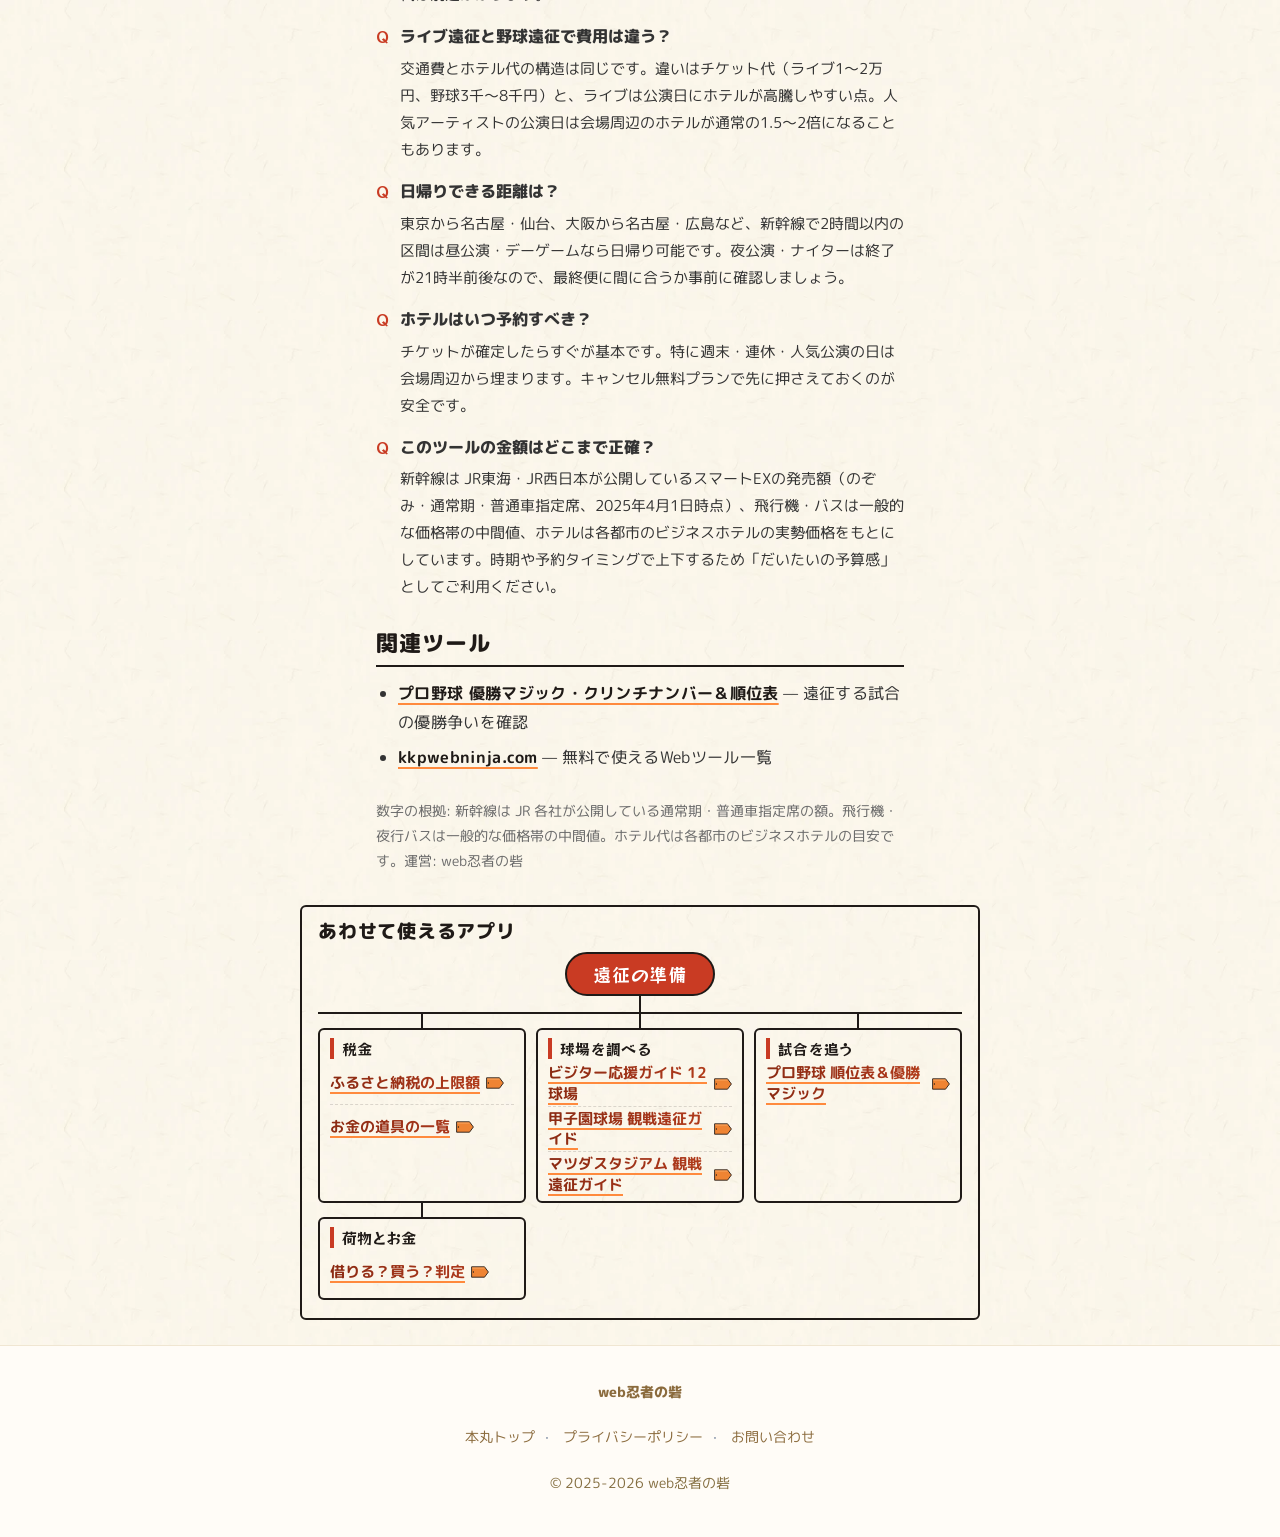
==== commit 9420d178: "双眼鏡のカードの下に、遠征に持っていく関連商品2つ（モバイルバッテリー・スタジアムクッション。楽天の画像・PR） Co-Authored-By: Claude Opus 5.5 <noreply@an" ====
--- a/index.html
+++ b/index.html
@@ -319,9 +319,23 @@
   <aside class="k-aff" data-zone="affiliate_ensei_top">
     <p class="k-aff-h"><span class="k-aff-pr">PR</span>遠征に持っていく1つ</p>
     <div class="k-aff-item">
-      <a class="k-aff-img" href="https://hb.afl.rakuten.co.jp/hgc/11008fdf.72a391c0.11008fe0.307a7b09/?pc=https%3A%2F%2Fitem.rakuten.co.jp%2Fr-kojima%2F4955295134342%2F&amp;m=https%3A%2F%2Fitem.rakuten.co.jp%2Fr-kojima%2F4955295134342%2F" target="_blank" rel="nofollow sponsored noopener" data-store="rakuten" data-item="vixen_arena8"><img src="https://thumbnail.image.rakuten.co.jp/@0_mall/r-kojima/cabinet/n0000001213/4955295134342_1.jpg?_ex=200x200" width="88" height="88" loading="lazy" alt="ビクセンの双眼鏡 アリーナH+"></a>
+      <a class="k-aff-img" href="https://hb.afl.rakuten.co.jp/hgc/11008fdf.72a391c0.11008fe0.307a7b09/_RTLink159750?pc=https%3A%2F%2Fitem.rakuten.co.jp%2Fr-kojima%2F4955295134342%2F&amp;m=https%3A%2F%2Fitem.rakuten.co.jp%2Fr-kojima%2F4955295134342%2F" target="_blank" rel="nofollow sponsored noopener" data-store="rakuten" data-item="vixen_arena8"><img src="https://thumbnail.image.rakuten.co.jp/@0_mall/r-kojima/cabinet/n0000001213/4955295134342_1.jpg?_ex=200x200" width="88" height="88" loading="lazy" alt="ビクセンの双眼鏡 アリーナH+"></a>
       <div class="k-aff-txt"><b>ビクセン 双眼鏡 アリーナH+ 8×21WP</b><span class="k-aff-desc">8倍・防水の小さな双眼鏡。遠い席でも選手や演者の表情が見やすくなります。</span>
-        <div class="k-aff-btns"><a class="k-aff-rakuten" href="https://hb.afl.rakuten.co.jp/hgc/11008fdf.72a391c0.11008fe0.307a7b09/?pc=https%3A%2F%2Fitem.rakuten.co.jp%2Fr-kojima%2F4955295134342%2F&amp;m=https%3A%2F%2Fitem.rakuten.co.jp%2Fr-kojima%2F4955295134342%2F" target="_blank" rel="nofollow sponsored noopener" data-store="rakuten" data-item="vixen_arena8">楽天で見る</a><a class="k-aff-amazon" href="https://www.amazon.co.jp/s?k=%E3%83%93%E3%82%AF%E3%82%BB%E3%83%B3+%E3%82%A2%E3%83%AA%E3%83%BC%E3%83%8AH%2B+8x21WP&amp;tag=kkp15-22" target="_blank" rel="nofollow sponsored noopener" data-store="amazon" data-item="vixen_arena8">Amazonで探す</a></div></div>
+        <div class="k-aff-btns"><a class="k-aff-rakuten" href="https://hb.afl.rakuten.co.jp/hgc/11008fdf.72a391c0.11008fe0.307a7b09/_RTLink159750?pc=https%3A%2F%2Fitem.rakuten.co.jp%2Fr-kojima%2F4955295134342%2F&amp;m=https%3A%2F%2Fitem.rakuten.co.jp%2Fr-kojima%2F4955295134342%2F" target="_blank" rel="nofollow sponsored noopener" data-store="rakuten" data-item="vixen_arena8">楽天で見る</a><a class="k-aff-amazon" href="https://www.amazon.co.jp/s?k=%E3%83%93%E3%82%AF%E3%82%BB%E3%83%B3+%E3%82%A2%E3%83%AA%E3%83%BC%E3%83%8AH%2B+8x21WP&amp;tag=kkp15-22" target="_blank" rel="nofollow sponsored noopener" data-store="amazon" data-item="vixen_arena8">Amazonで探す</a></div></div>
+    </div>
+  </aside>
+  <!-- 2026-11-26 関連商品（双眼鏡のカードの下・入力画面のいちばん下。主ボタンは押し下げない） -->
+  <aside class="k-aff" data-zone="affiliate_ensei_more">
+    <p class="k-aff-h"><span class="k-aff-pr">PR</span>あわせて持っていくなら</p>
+    <div class="k-aff-item">
+      <a class="k-aff-img" href="https://hb.afl.rakuten.co.jp/hgc/11008fdf.72a391c0.11008fe0.307a7b09/_RTLink159750?pc=https%3A%2F%2Fitem.rakuten.co.jp%2Fanker%2Fa1257%2F&amp;m=https%3A%2F%2Fitem.rakuten.co.jp%2Fanker%2Fa1257%2F" target="_blank" rel="nofollow sponsored noopener" data-store="rakuten" data-item="anker_a1257"><img src="https://thumbnail.image.rakuten.co.jp/@0_mall/anker/cabinet/tmb/a1/a1257_normal.jpg?_ex=200x200" width="88" height="88" loading="lazy" alt="Ankerのモバイルバッテリー"></a>
+      <div class="k-aff-txt"><b>Anker Power Bank（10000mAh・22.5W）</b><span class="k-aff-desc">電子チケット・地図・乗換で減るスマホの電池に。10000mAhの小型バッテリー。</span>
+        <div class="k-aff-btns"><a class="k-aff-rakuten" href="https://hb.afl.rakuten.co.jp/hgc/11008fdf.72a391c0.11008fe0.307a7b09/_RTLink159750?pc=https%3A%2F%2Fitem.rakuten.co.jp%2Fanker%2Fa1257%2F&amp;m=https%3A%2F%2Fitem.rakuten.co.jp%2Fanker%2Fa1257%2F" target="_blank" rel="nofollow sponsored noopener" data-store="rakuten" data-item="anker_a1257">楽天で見る</a><a class="k-aff-amazon" href="https://www.amazon.co.jp/s?k=Anker+Power+Bank+10000mAh+22.5W&amp;tag=kkp15-22" target="_blank" rel="nofollow sponsored noopener" data-store="amazon" data-item="anker_a1257">Amazonで探す</a></div></div>
+    </div>
+    <div class="k-aff-item">
+      <a class="k-aff-img" href="https://hb.afl.rakuten.co.jp/hgc/11008fdf.72a391c0.11008fe0.307a7b09/_RTLink159750?pc=https%3A%2F%2Fitem.rakuten.co.jp%2Fzakkanetonline-trans%2Ftr-0279%2F&amp;m=https%3A%2F%2Fitem.rakuten.co.jp%2Fzakkanetonline-trans%2Ftr-0279%2F" target="_blank" rel="nofollow sponsored noopener" data-store="rakuten" data-item="stadium_cushion"><img src="https://thumbnail.image.rakuten.co.jp/@0_mall/zakkanetonline-trans/cabinet/tw/tr/tr-0279/001.jpg?_ex=200x200" width="88" height="88" loading="lazy" alt="折りたたみのスタジアムクッション"></a>
+      <div class="k-aff-txt"><b>スタジアムクッション（折りたたみ）</b><span class="k-aff-desc">球場やホールの硬い席に敷く座布団。たたんでかばんに入ります。</span>
+        <div class="k-aff-btns"><a class="k-aff-rakuten" href="https://hb.afl.rakuten.co.jp/hgc/11008fdf.72a391c0.11008fe0.307a7b09/_RTLink159750?pc=https%3A%2F%2Fitem.rakuten.co.jp%2Fzakkanetonline-trans%2Ftr-0279%2F&amp;m=https%3A%2F%2Fitem.rakuten.co.jp%2Fzakkanetonline-trans%2Ftr-0279%2F" target="_blank" rel="nofollow sponsored noopener" data-store="rakuten" data-item="stadium_cushion">楽天で見る</a><a class="k-aff-amazon" href="https://www.amazon.co.jp/s?k=%E3%82%B9%E3%82%BF%E3%82%B8%E3%82%A2%E3%83%A0%E3%82%AF%E3%83%83%E3%82%B7%E3%83%A7%E3%83%B3+%E6%8A%98%E3%82%8A%E3%81%9F%E3%81%9F%E3%81%BF&amp;tag=kkp15-22" target="_blank" rel="nofollow sponsored noopener" data-store="amazon" data-item="stadium_cushion">Amazonで探す</a></div></div>
     </div>
   </aside>
 </div>
@@ -386,14 +400,14 @@
     <p class="bk-pr"><span>PR</span>Amazon・楽天のリンクです（表紙は楽天ブックス）。Amazonのアソシエイトとして、web忍者の砦は適格販売により収入を得ています。</p>
     <div class="k-aff" data-zone="affiliate_ensei_books">
       <div class="k-aff-item">
-        <a class="k-aff-img" href="https://hb.afl.rakuten.co.jp/hgc/11008fdf.72a391c0.11008fe0.307a7b09/?pc=https%3A%2F%2Fbooks.rakuten.co.jp%2Frb%2F15785761%2F&amp;m=https%3A%2F%2Fbooks.rakuten.co.jp%2Frb%2F15785761%2F" target="_blank" rel="nofollow sponsored noopener" data-store="rakuten" data-item="book_stadium100"><img src="https://thumbnail.image.rakuten.co.jp/@0_mall/book/cabinet/5669/9784779125669.jpg?_ex=200x200" width="88" height="88" loading="lazy" alt="本「日本の野球場100選巡礼」の表紙"></a>
+        <a class="k-aff-img" href="https://hb.afl.rakuten.co.jp/hgc/11008fdf.72a391c0.11008fe0.307a7b09/_RTLink159750?pc=https%3A%2F%2Fbooks.rakuten.co.jp%2Frb%2F15785761%2F&amp;m=https%3A%2F%2Fbooks.rakuten.co.jp%2Frb%2F15785761%2F" target="_blank" rel="nofollow sponsored noopener" data-store="rakuten" data-item="book_stadium100"><img src="https://thumbnail.image.rakuten.co.jp/@0_mall/book/cabinet/5669/9784779125669.jpg?_ex=200x200" width="88" height="88" loading="lazy" alt="本「日本の野球場100選巡礼」の表紙"></a>
         <div class="k-aff-txt"><b>日本の野球場100選巡礼</b><span class="k-aff-desc">久保田登志雄</span>
-          <div class="k-aff-btns"><a class="k-aff-rakuten" href="https://hb.afl.rakuten.co.jp/hgc/11008fdf.72a391c0.11008fe0.307a7b09/?pc=https%3A%2F%2Fbooks.rakuten.co.jp%2Frb%2F15785761%2F&amp;m=https%3A%2F%2Fbooks.rakuten.co.jp%2Frb%2F15785761%2F" target="_blank" rel="nofollow sponsored noopener" data-store="rakuten" data-item="book_stadium100">楽天で見る</a><a class="k-aff-amazon" href="https://www.amazon.co.jp/dp/B0847FMNQ5?tag=kkp15-22" target="_blank" rel="nofollow sponsored noopener" data-store="amazon" data-item="book_stadium100" onclick="if(typeof gtag==='function')gtag('event','aff_amazon_book')">Amazonで見る</a></div></div>
+          <div class="k-aff-btns"><a class="k-aff-rakuten" href="https://hb.afl.rakuten.co.jp/hgc/11008fdf.72a391c0.11008fe0.307a7b09/_RTLink159750?pc=https%3A%2F%2Fbooks.rakuten.co.jp%2Frb%2F15785761%2F&amp;m=https%3A%2F%2Fbooks.rakuten.co.jp%2Frb%2F15785761%2F" target="_blank" rel="nofollow sponsored noopener" data-store="rakuten" data-item="book_stadium100">楽天で見る</a><a class="k-aff-amazon" href="https://www.amazon.co.jp/dp/B0847FMNQ5?tag=kkp15-22" target="_blank" rel="nofollow sponsored noopener" data-store="amazon" data-item="book_stadium100" onclick="if(typeof gtag==='function')gtag('event','aff_amazon_book')">Amazonで見る</a></div></div>
       </div>
       <div class="k-aff-item">
-        <a class="k-aff-img" href="https://hb.afl.rakuten.co.jp/hgc/11008fdf.72a391c0.11008fe0.307a7b09/?pc=https%3A%2F%2Fbooks.rakuten.co.jp%2Frb%2F14707083%2F&amp;m=https%3A%2F%2Fbooks.rakuten.co.jp%2Frb%2F14707083%2F" target="_blank" rel="nofollow sponsored noopener" data-store="rakuten" data-item="book_stadium877"><img src="https://thumbnail.image.rakuten.co.jp/@0_mall/book/cabinet/8006/9784768458006.jpg?_ex=200x200" width="88" height="88" loading="lazy" alt="本「全国野球場巡り 877カ所訪問観戦記」の表紙"></a>
+        <a class="k-aff-img" href="https://hb.afl.rakuten.co.jp/hgc/11008fdf.72a391c0.11008fe0.307a7b09/_RTLink159750?pc=https%3A%2F%2Fbooks.rakuten.co.jp%2Frb%2F14707083%2F&amp;m=https%3A%2F%2Fbooks.rakuten.co.jp%2Frb%2F14707083%2F" target="_blank" rel="nofollow sponsored noopener" data-store="rakuten" data-item="book_stadium877"><img src="https://thumbnail.image.rakuten.co.jp/@0_mall/book/cabinet/8006/9784768458006.jpg?_ex=200x200" width="88" height="88" loading="lazy" alt="本「全国野球場巡り 877カ所訪問観戦記」の表紙"></a>
         <div class="k-aff-txt"><b>全国野球場巡り 877カ所訪問観戦記</b><span class="k-aff-desc">斉藤振一郎</span>
-          <div class="k-aff-btns"><a class="k-aff-rakuten" href="https://hb.afl.rakuten.co.jp/hgc/11008fdf.72a391c0.11008fe0.307a7b09/?pc=https%3A%2F%2Fbooks.rakuten.co.jp%2Frb%2F14707083%2F&amp;m=https%3A%2F%2Fbooks.rakuten.co.jp%2Frb%2F14707083%2F" target="_blank" rel="nofollow sponsored noopener" data-store="rakuten" data-item="book_stadium877">楽天で見る</a><a class="k-aff-amazon" href="https://www.amazon.co.jp/dp/4768458009?tag=kkp15-22" target="_blank" rel="nofollow sponsored noopener" data-store="amazon" data-item="book_stadium877" onclick="if(typeof gtag==='function')gtag('event','aff_amazon_book')">Amazonで見る</a></div></div>
+          <div class="k-aff-btns"><a class="k-aff-rakuten" href="https://hb.afl.rakuten.co.jp/hgc/11008fdf.72a391c0.11008fe0.307a7b09/_RTLink159750?pc=https%3A%2F%2Fbooks.rakuten.co.jp%2Frb%2F14707083%2F&amp;m=https%3A%2F%2Fbooks.rakuten.co.jp%2Frb%2F14707083%2F" target="_blank" rel="nofollow sponsored noopener" data-store="rakuten" data-item="book_stadium877">楽天で見る</a><a class="k-aff-amazon" href="https://www.amazon.co.jp/dp/4768458009?tag=kkp15-22" target="_blank" rel="nofollow sponsored noopener" data-store="amazon" data-item="book_stadium877" onclick="if(typeof gtag==='function')gtag('event','aff_amazon_book')">Amazonで見る</a></div></div>
       </div>
     </div>
   </section>
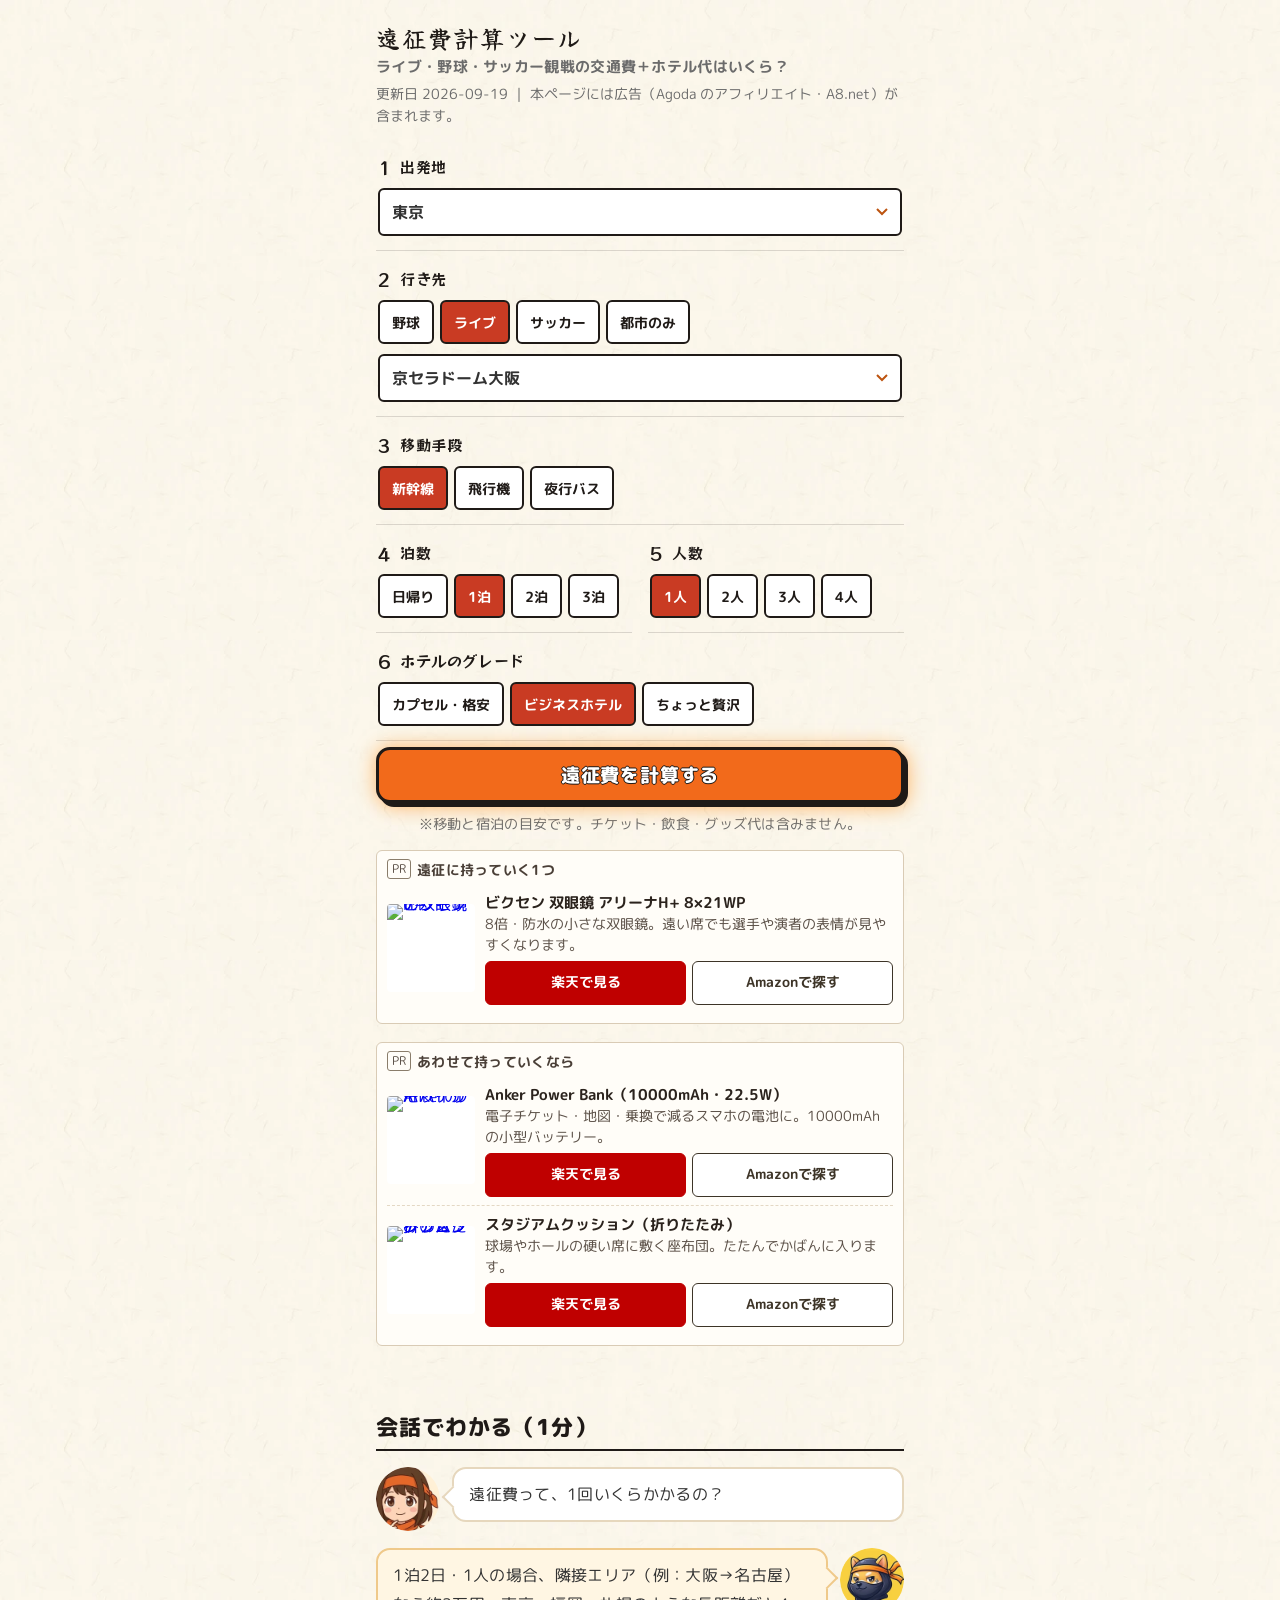
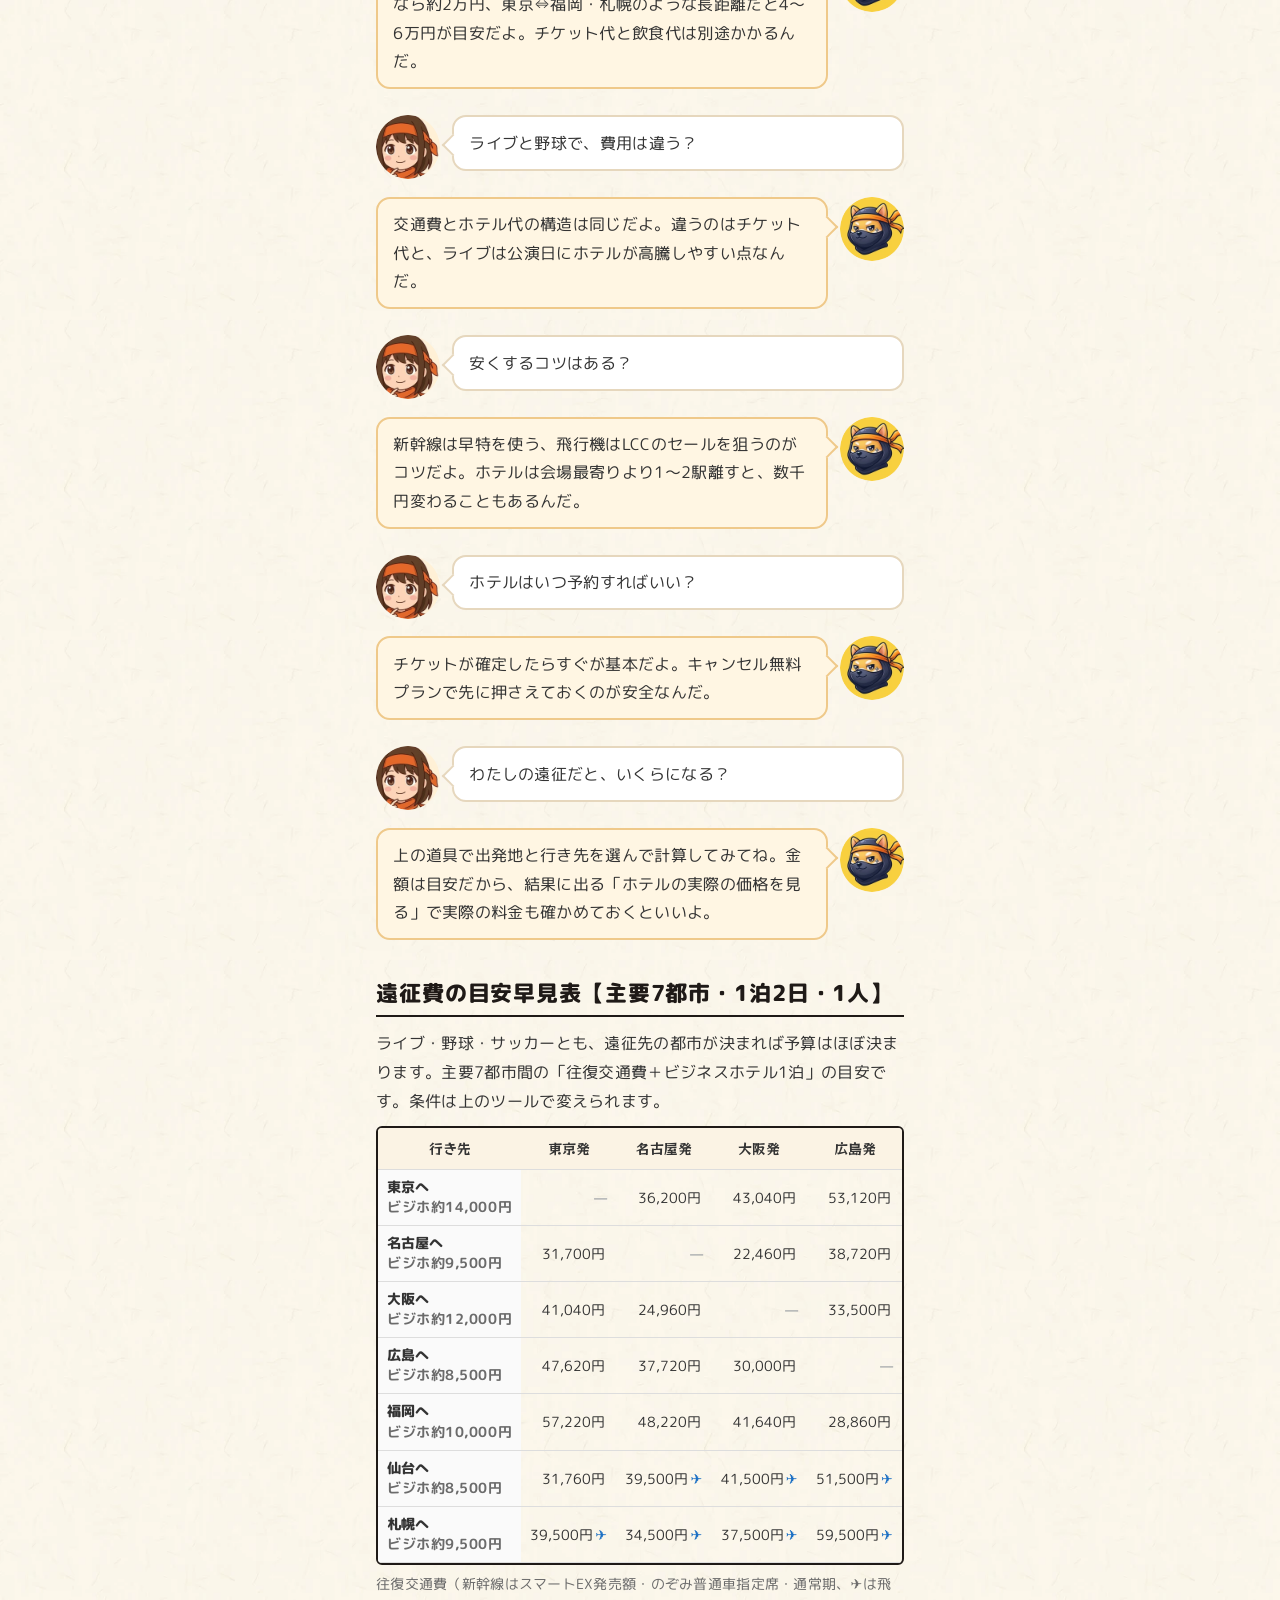
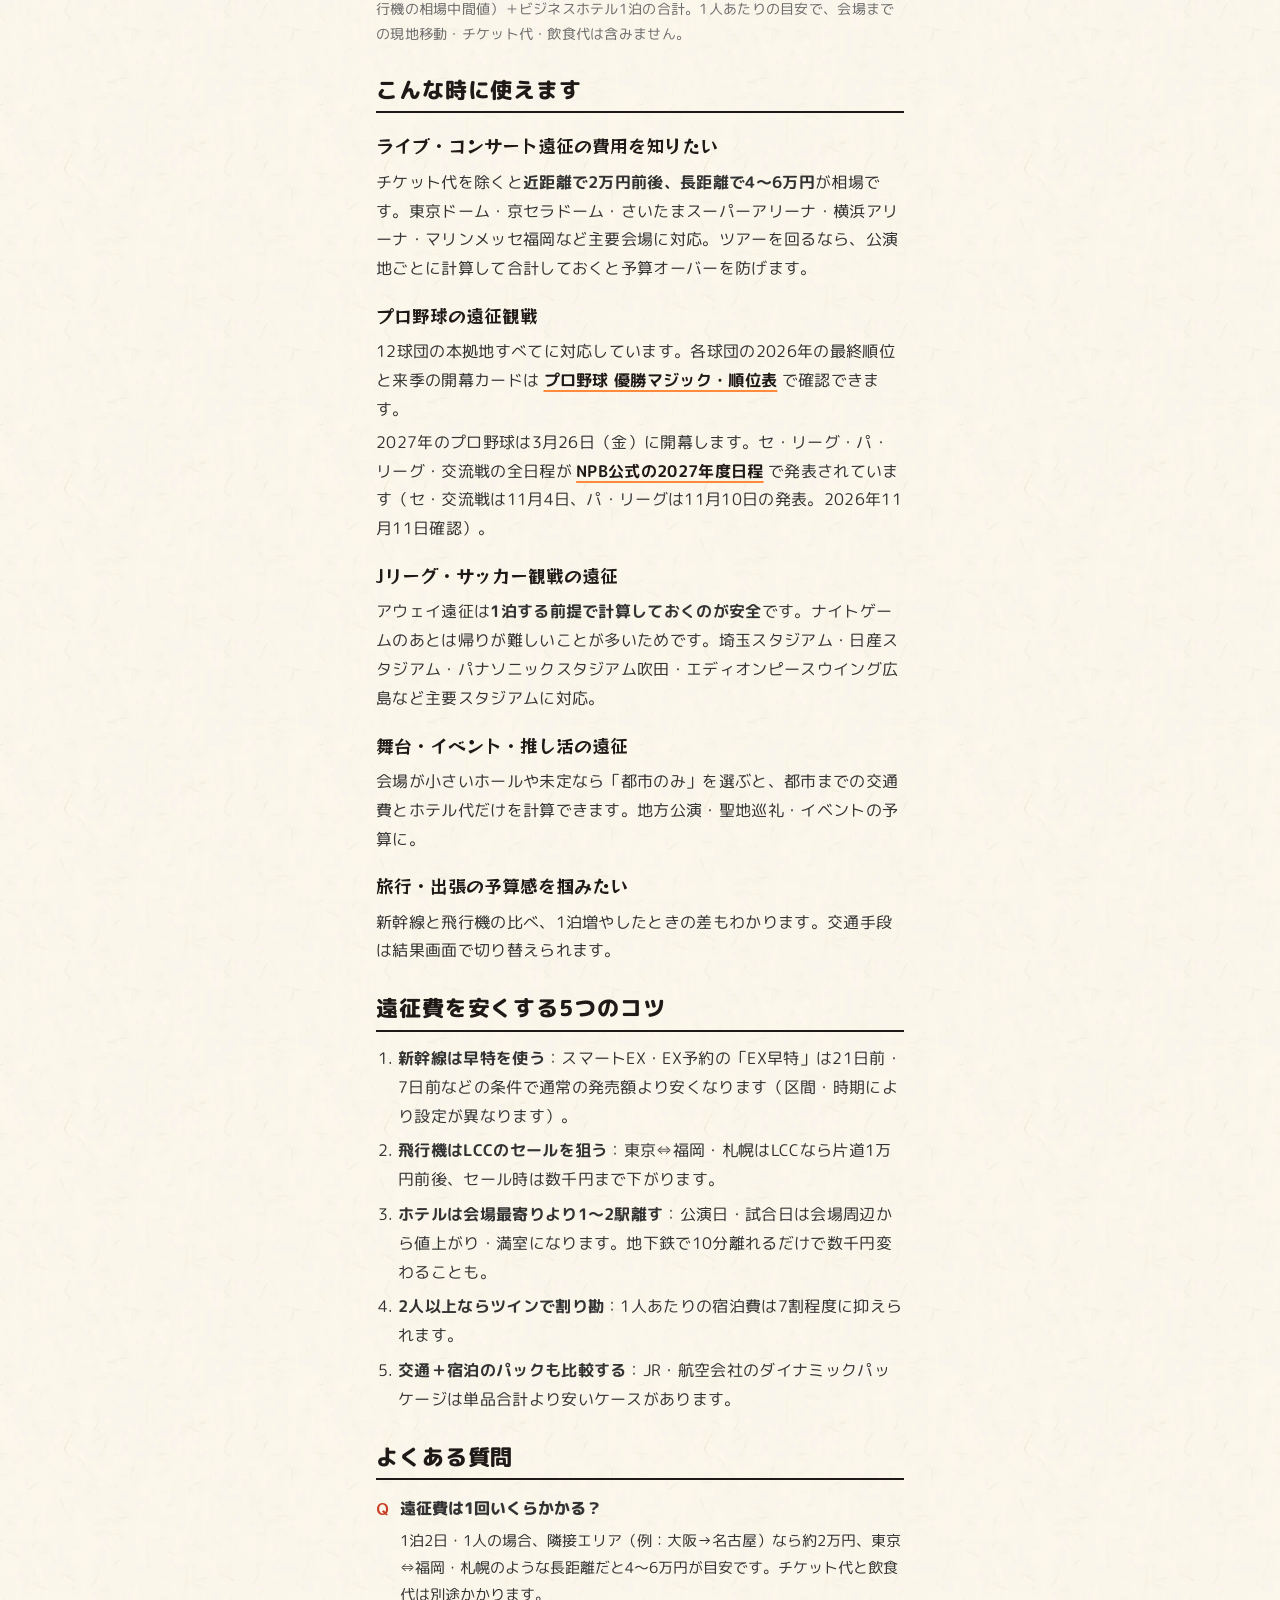
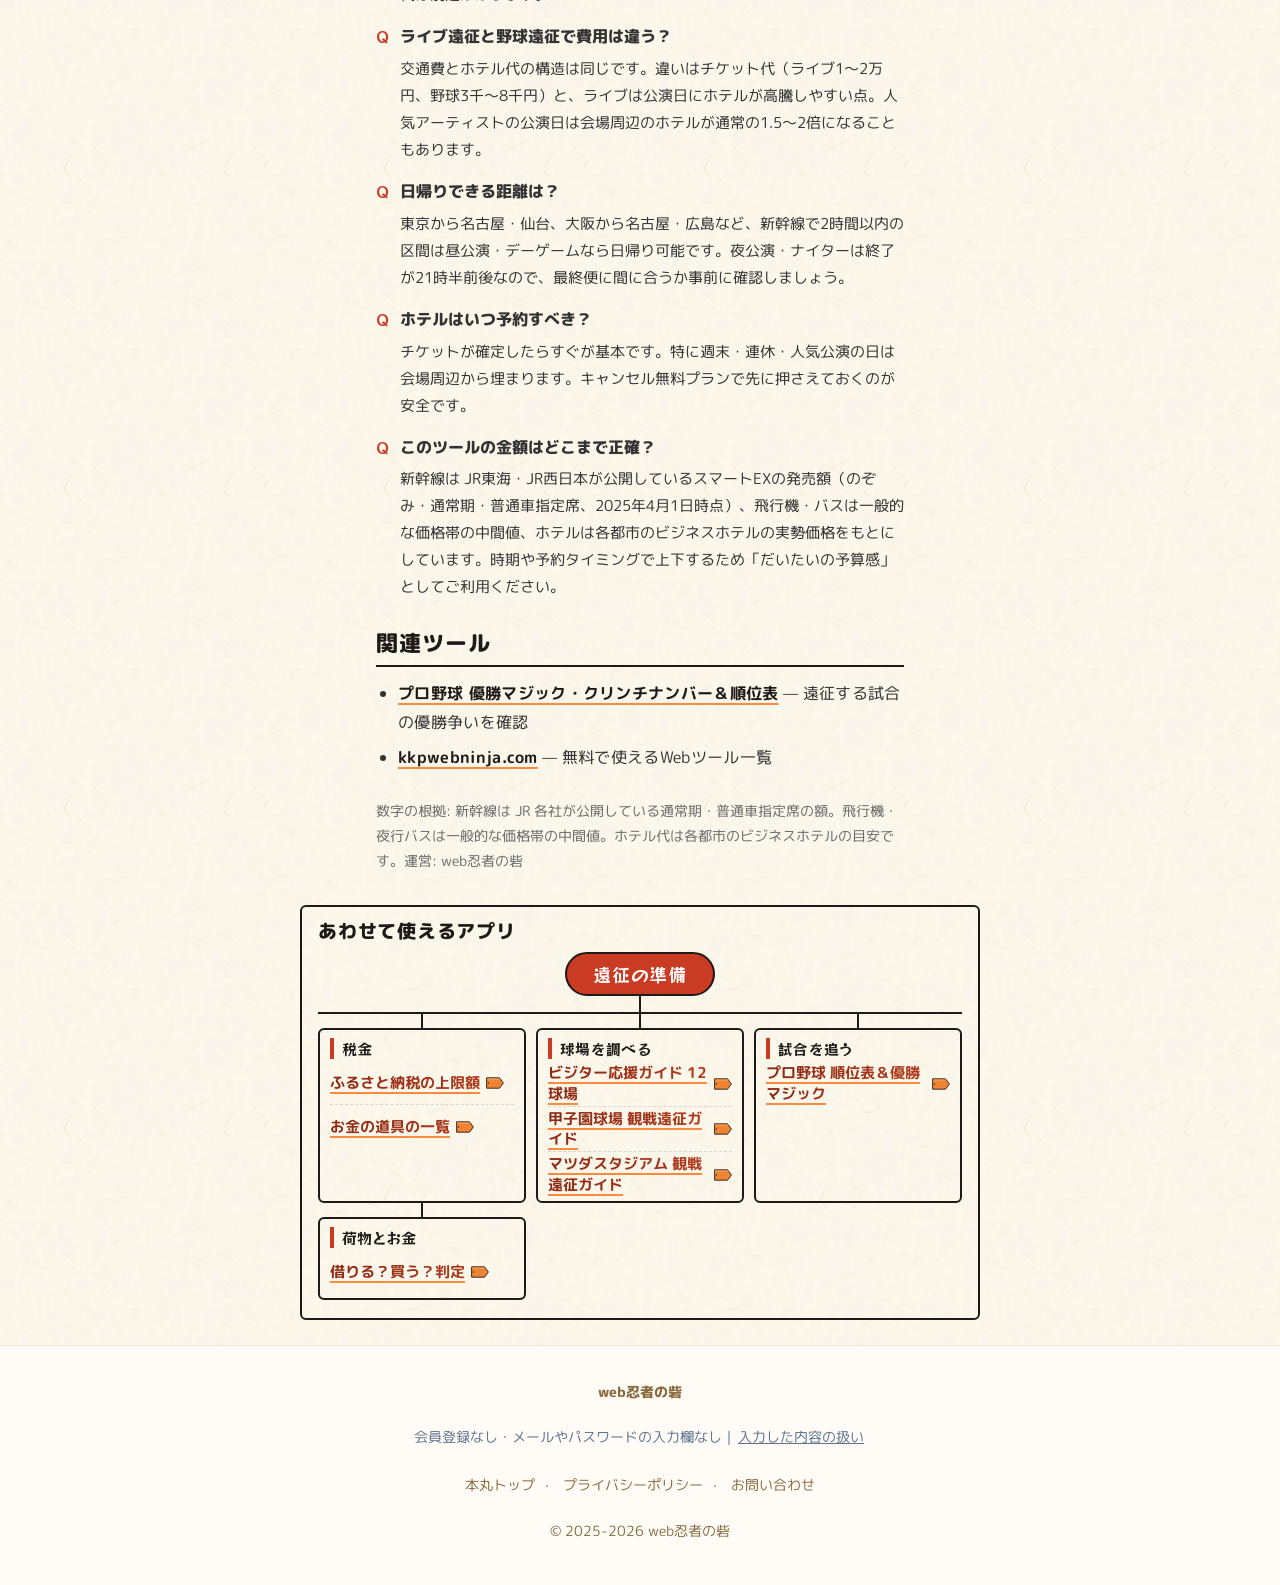
==== commit 75dd0203: "共通フッターに「会員登録なし・メールやパスワードの入力欄なし」の1行を足す プライバシーポリシーの新しい節「入力した内容と端末への保存」へのリンクつき。  Co-Authored-By: Claude" ====
--- a/index.html
+++ b/index.html
@@ -514,6 +514,7 @@
 <!-- WEBNINJA_UNIFIED_FOOTER -->
 <footer style="text-align:center;padding:2rem 1rem 2.5rem;font-size:.875rem;color:#607490;line-height:2;border-top:1px solid #f0e6d2;margin-top:1.6rem;background:#fffcf7;">
   <div style="font-weight:800;color:#8b6b3d;font-size:.875rem;margin-bottom:0.4rem;">web忍者の砦</div>
+  <div class="kkp-anshin">会員登録なし・メールやパスワードの入力欄なし｜<a href="https://privacypolicy.kkpwebninja.com/#nyuryoku" target="_blank" rel="noopener" style="color:inherit;text-decoration:underline;display:inline-block;padding:10px 2px;">入力した内容の扱い</a></div>
   <div>
     <a href="https://kkpwebninja.com/" target="_blank" rel="noopener" style="display:inline-block;padding:10px 2px;color:#8b6b3d;text-decoration:none;margin:0 0.5rem;">本丸トップ</a>·
     <a href="https://privacypolicy.kkpwebninja.com/" target="_blank" rel="noopener" style="display:inline-block;padding:10px 2px;color:#8b6b3d;text-decoration:none;margin:0 0.5rem;">プライバシーポリシー</a>·
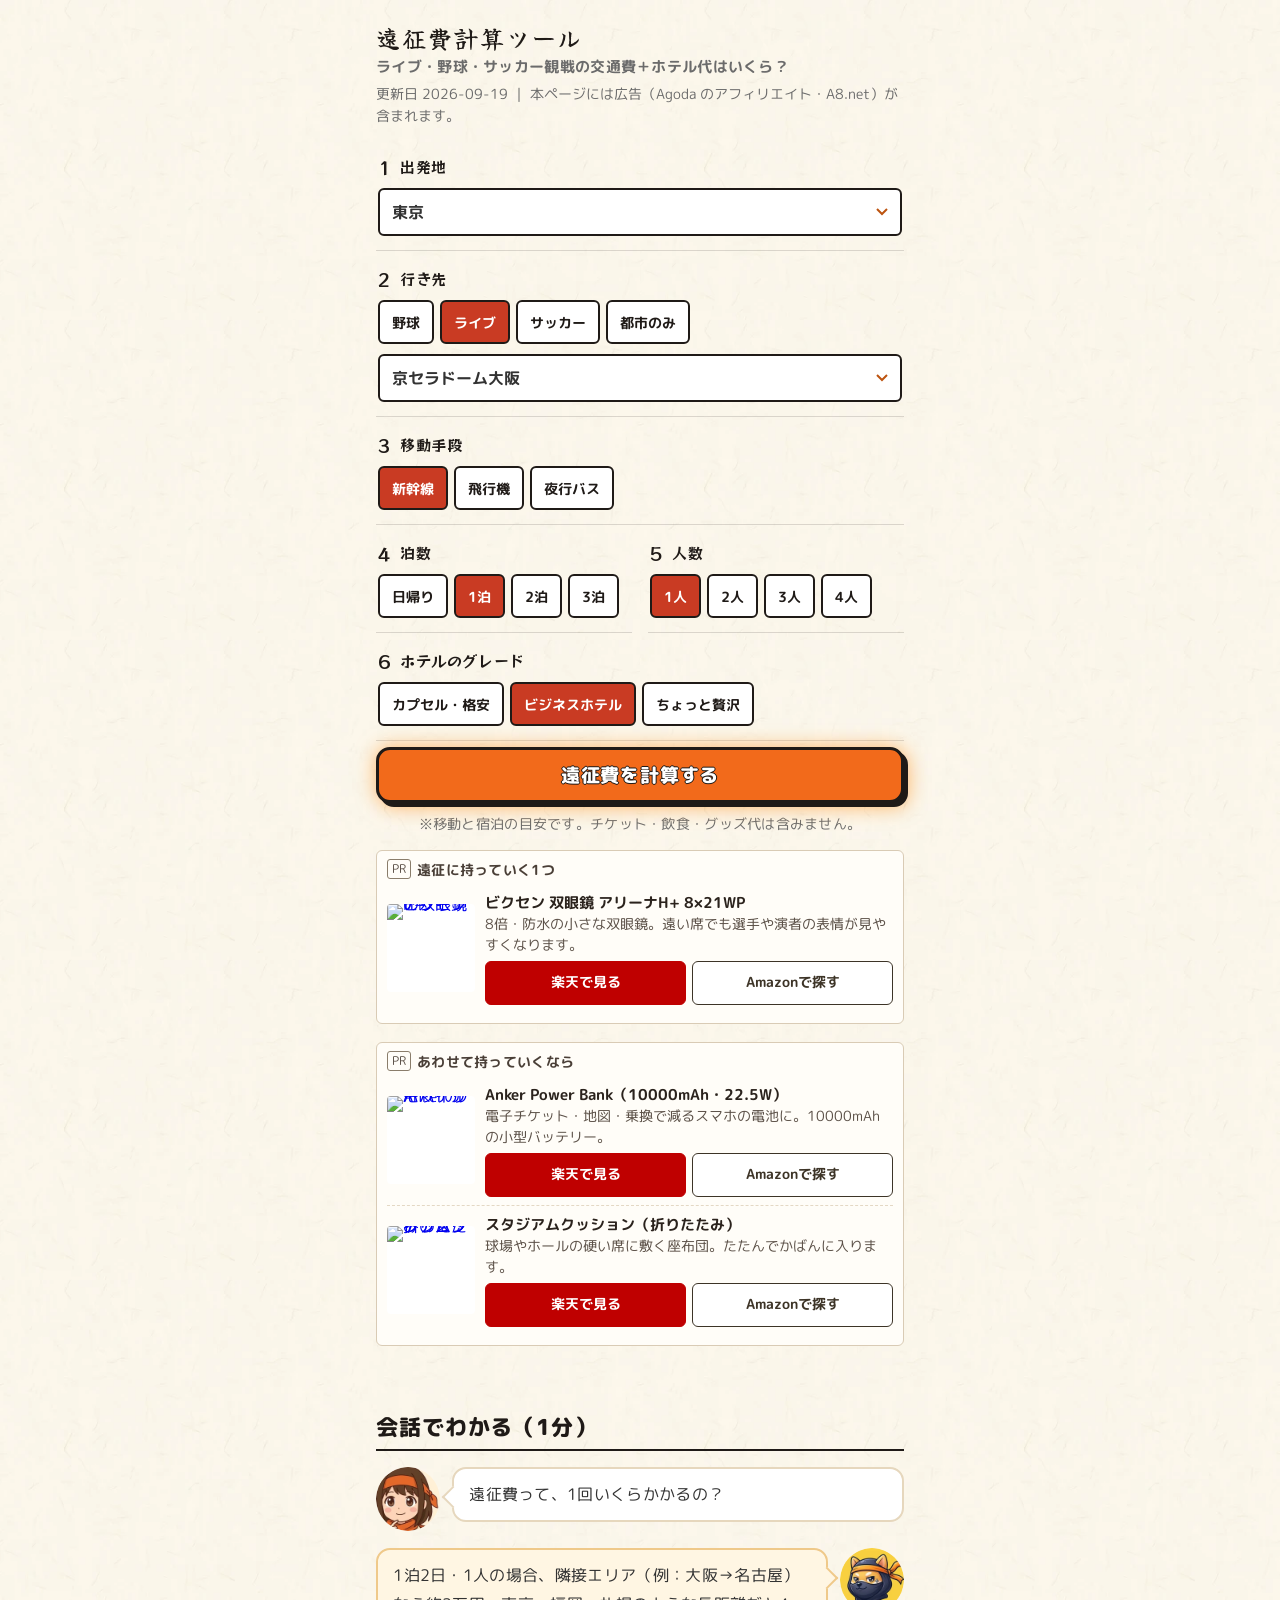
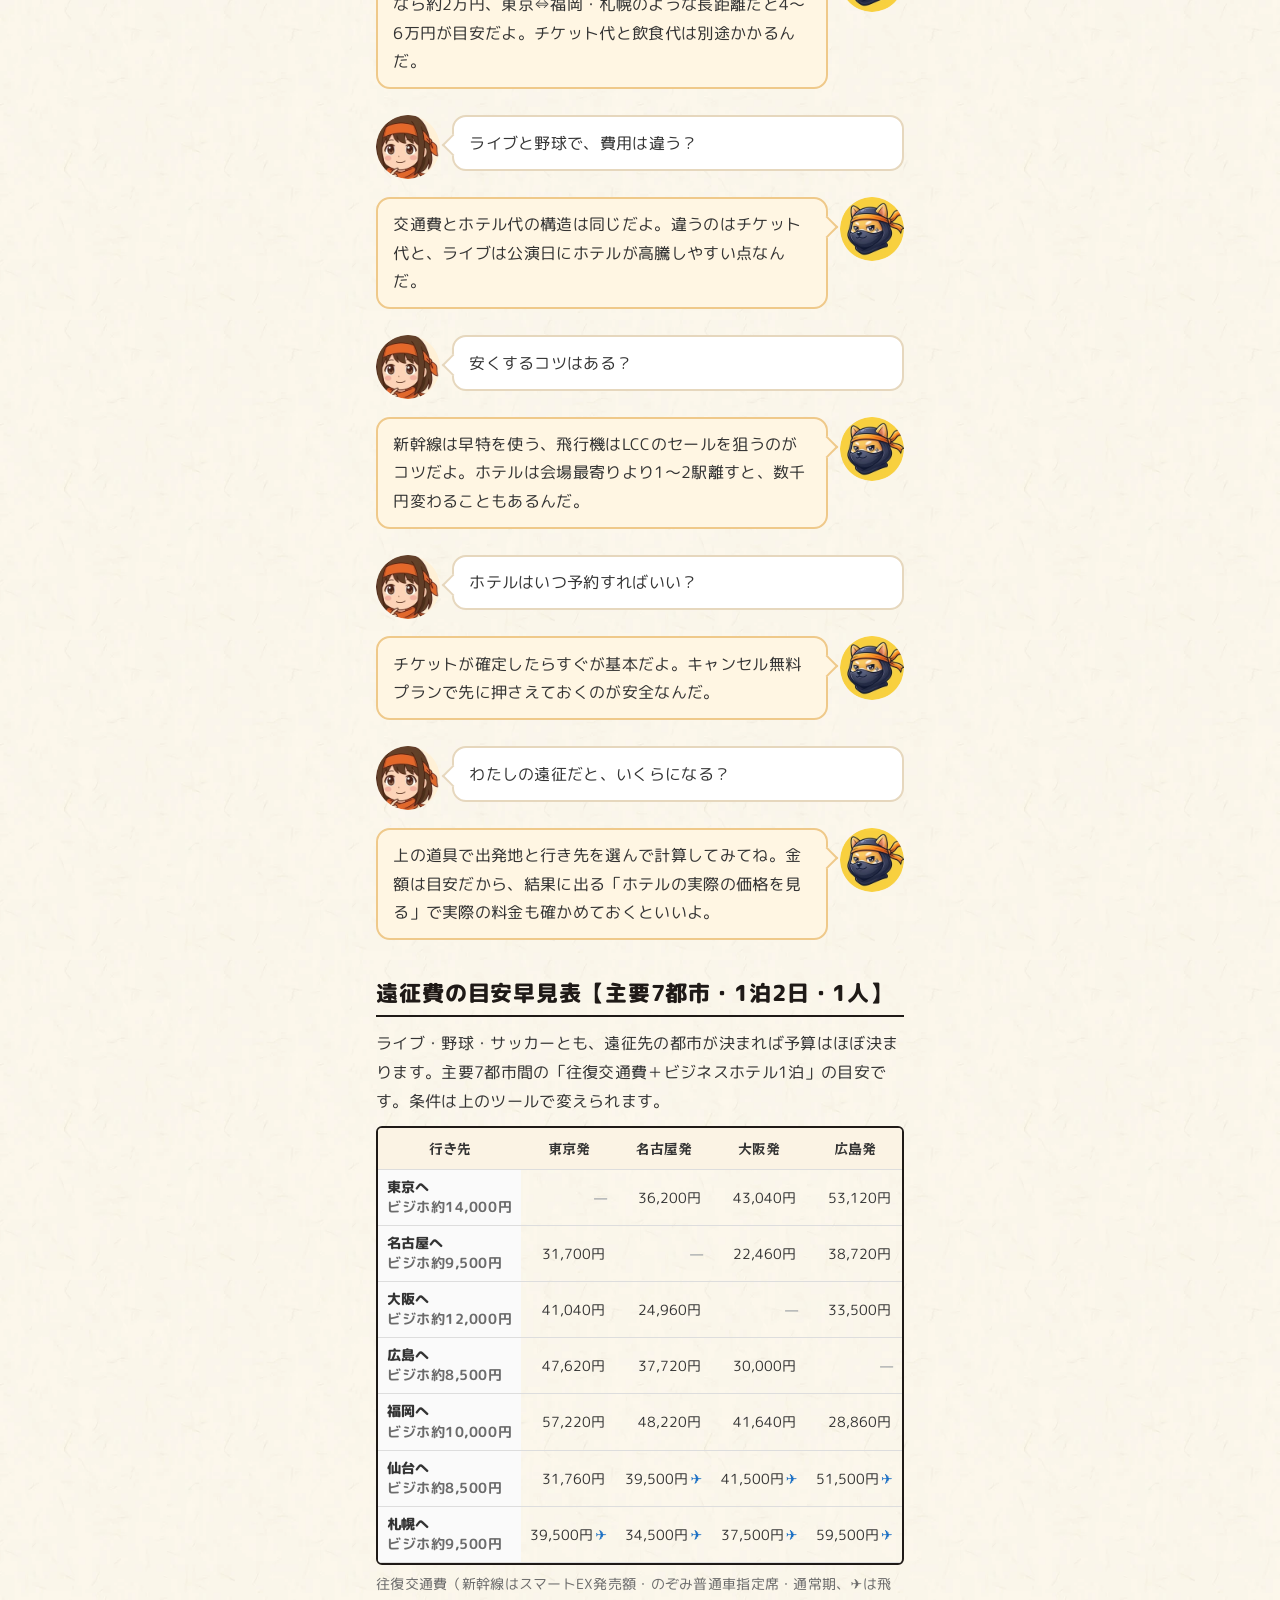
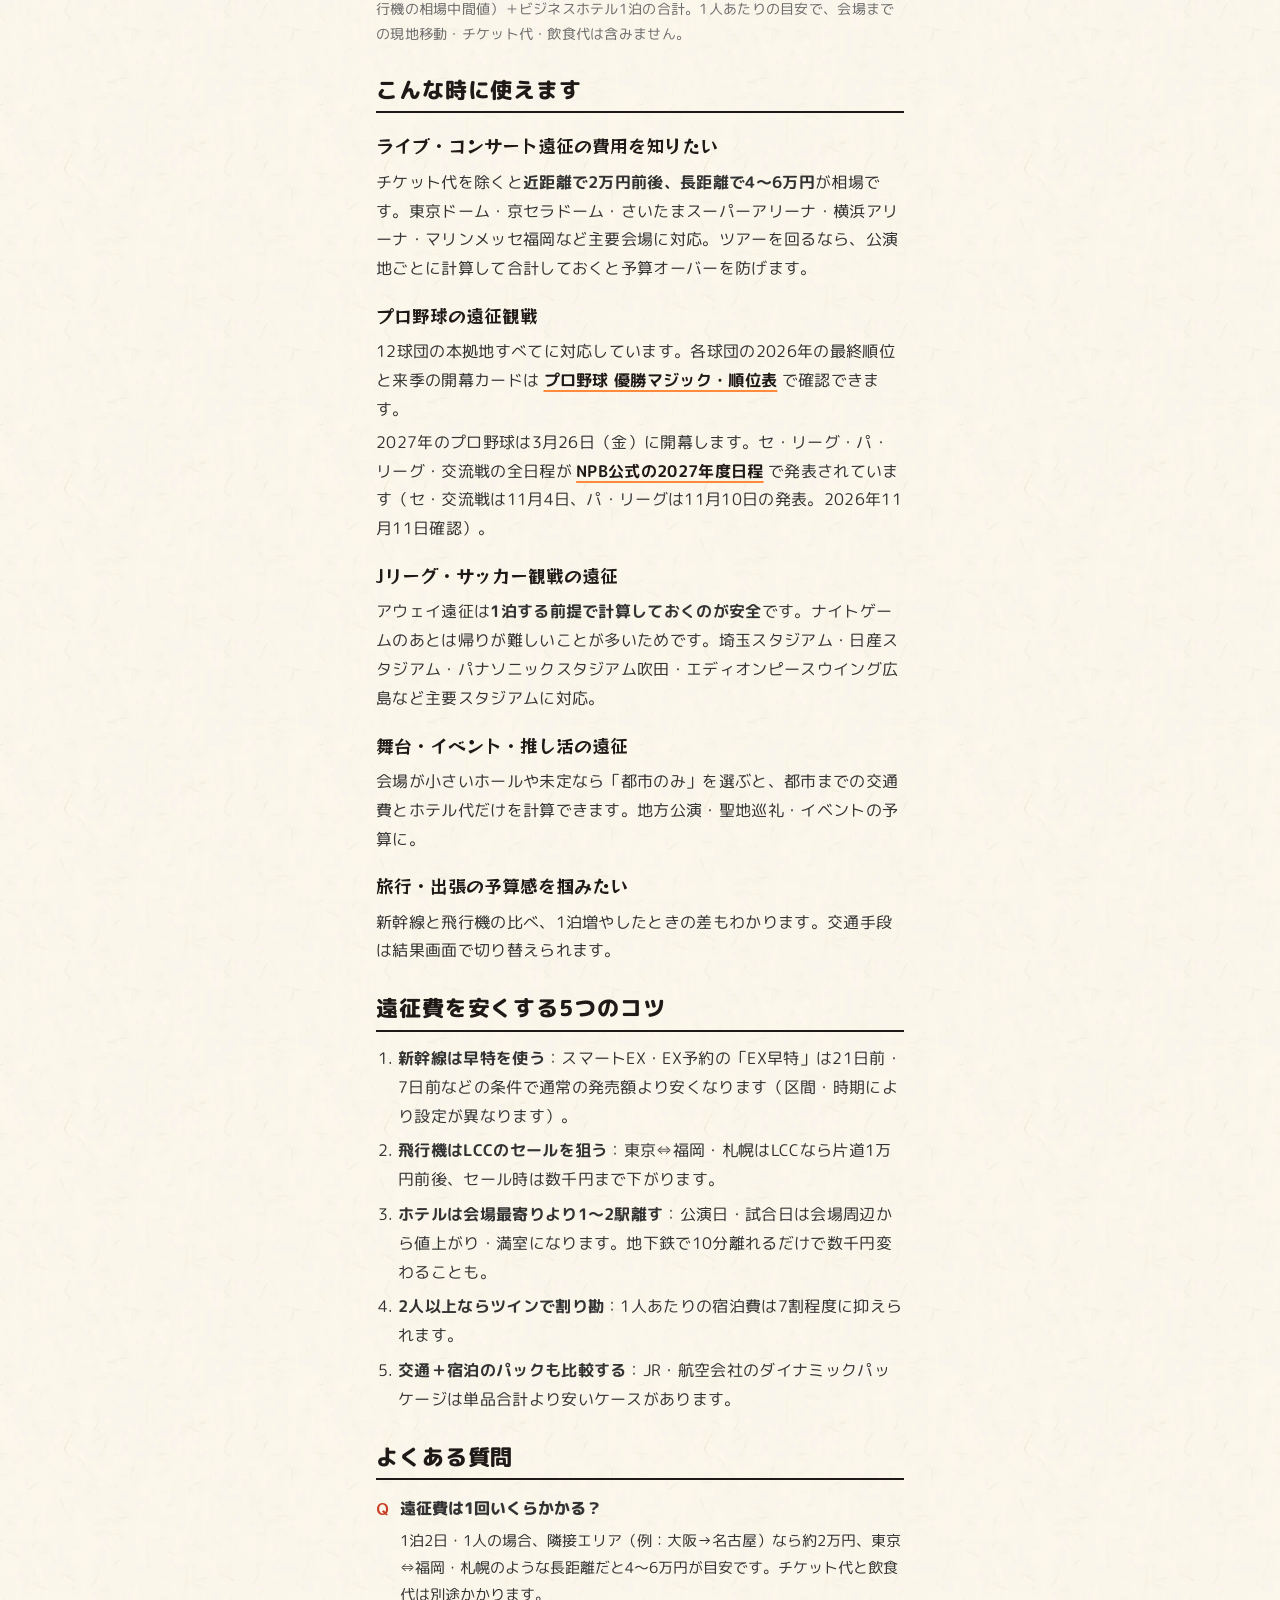
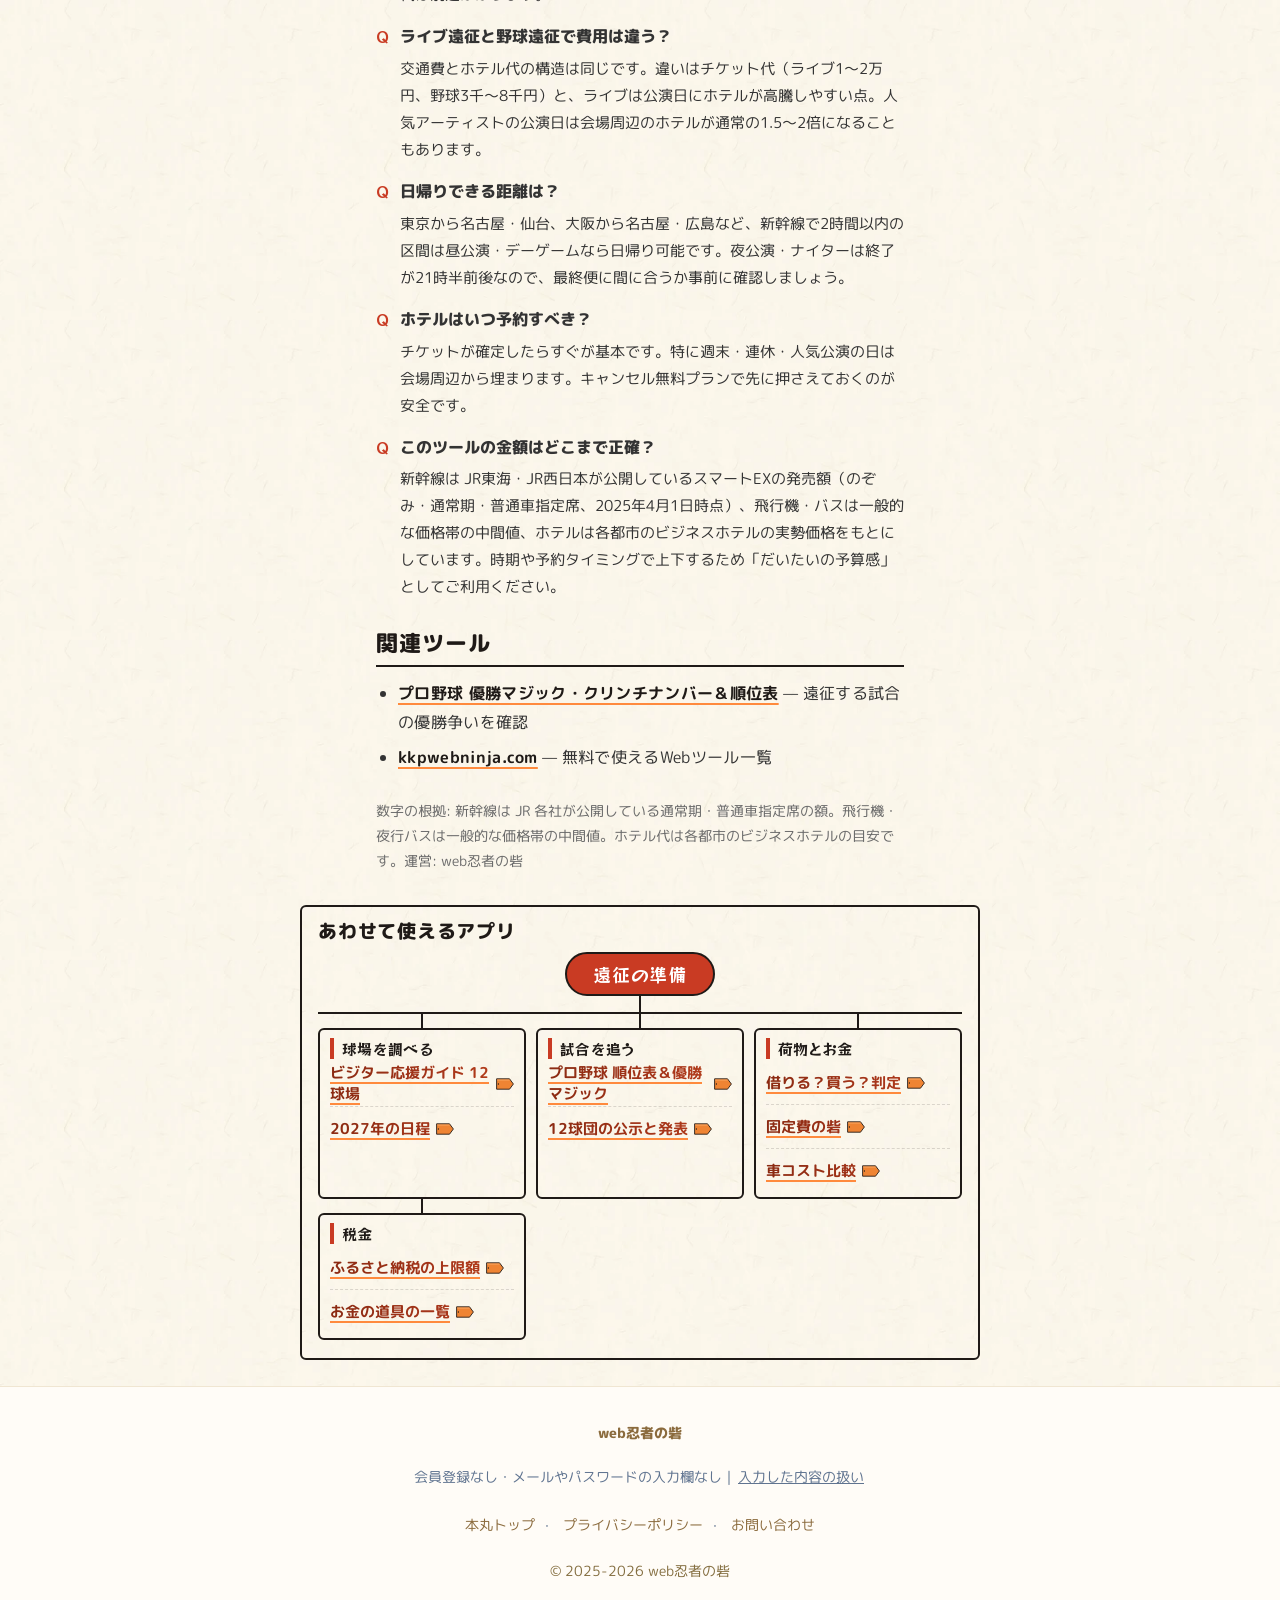
==== commit 13135177: "関連のk-mapから非表示の球場ガイド2つを外し、日程・公示と発表・固定費・車を足す Co-Authored-By: Claude Opus 5.5 <noreply@anthropic.com>" ====
--- a/index.html
+++ b/index.html
@@ -508,7 +508,7 @@
 <!-- WEBNINJA_RELATED_APPS -->
 <div class="kkp-rel" style="max-width:680px;margin:2rem auto 0;padding:1rem 1.2rem;background:#fffcf7;border:1px solid #f0e6d2;border-radius:12px;font-family:inherit;">
   <div style="font-weight:800;color:#8b6b3d;font-size:0.9rem;margin-bottom:0.3rem;">あわせて使えるアプリ</div>
-  <div class="k-map"><div class="k-map-core"><span>遠征の準備</span></div><div class="k-map-b"><div class="k-map-br"><p class="k-map-h">税金</p><a class="k-link" href="https://kkpwebninja.com/furusato/">ふるさと納税の上限額</a><a class="k-link" href="https://kkpwebninja.com/money/">お金の道具の一覧</a></div><div class="k-map-br"><p class="k-map-h">球場を調べる</p><a class="k-link" href="https://npb-magic.kkpwebninja.com/stadium/">ビジター応援ガイド 12球場</a><a class="k-link" href="https://koshien-guide.kkpwebninja.com/">甲子園球場 観戦遠征ガイド</a><a class="k-link" href="https://mazda.kkpwebninja.com/">マツダスタジアム 観戦遠征ガイド</a></div><div class="k-map-br"><p class="k-map-h">試合を追う</p><a class="k-link" href="https://npb-magic.kkpwebninja.com/">プロ野球 順位表＆優勝マジック</a></div><div class="k-map-br"><p class="k-map-h">荷物とお金</p><a class="k-link" href="https://rentbuy.kkpwebninja.com/">借りる？買う？判定</a></div></div></div>
+  <div class="k-map"><div class="k-map-core"><span>遠征の準備</span></div><div class="k-map-b"><div class="k-map-br"><p class="k-map-h">球場を調べる</p><a class="k-link" href="https://npb-magic.kkpwebninja.com/stadium/">ビジター応援ガイド 12球場</a><a class="k-link" href="https://npb-magic.kkpwebninja.com/schedule/">2027年の日程</a></div><div class="k-map-br"><p class="k-map-h">試合を追う</p><a class="k-link" href="https://npb-magic.kkpwebninja.com/">プロ野球 順位表＆優勝マジック</a><a class="k-link" href="https://kkpwebninja.com/npb-news/">12球団の公示と発表</a></div><div class="k-map-br"><p class="k-map-h">荷物とお金</p><a class="k-link" href="https://rentbuy.kkpwebninja.com/">借りる？買う？判定</a><a class="k-link" href="https://kotei.kkpwebninja.com/">固定費の砦</a><a class="k-link" href="https://car.kkpwebninja.com/">車コスト比較</a></div><div class="k-map-br"><p class="k-map-h">税金</p><a class="k-link" href="https://kkpwebninja.com/furusato/">ふるさと納税の上限額</a><a class="k-link" href="https://kkpwebninja.com/money/">お金の道具の一覧</a></div></div></div>
 </div>
 
 <!-- WEBNINJA_UNIFIED_FOOTER -->
